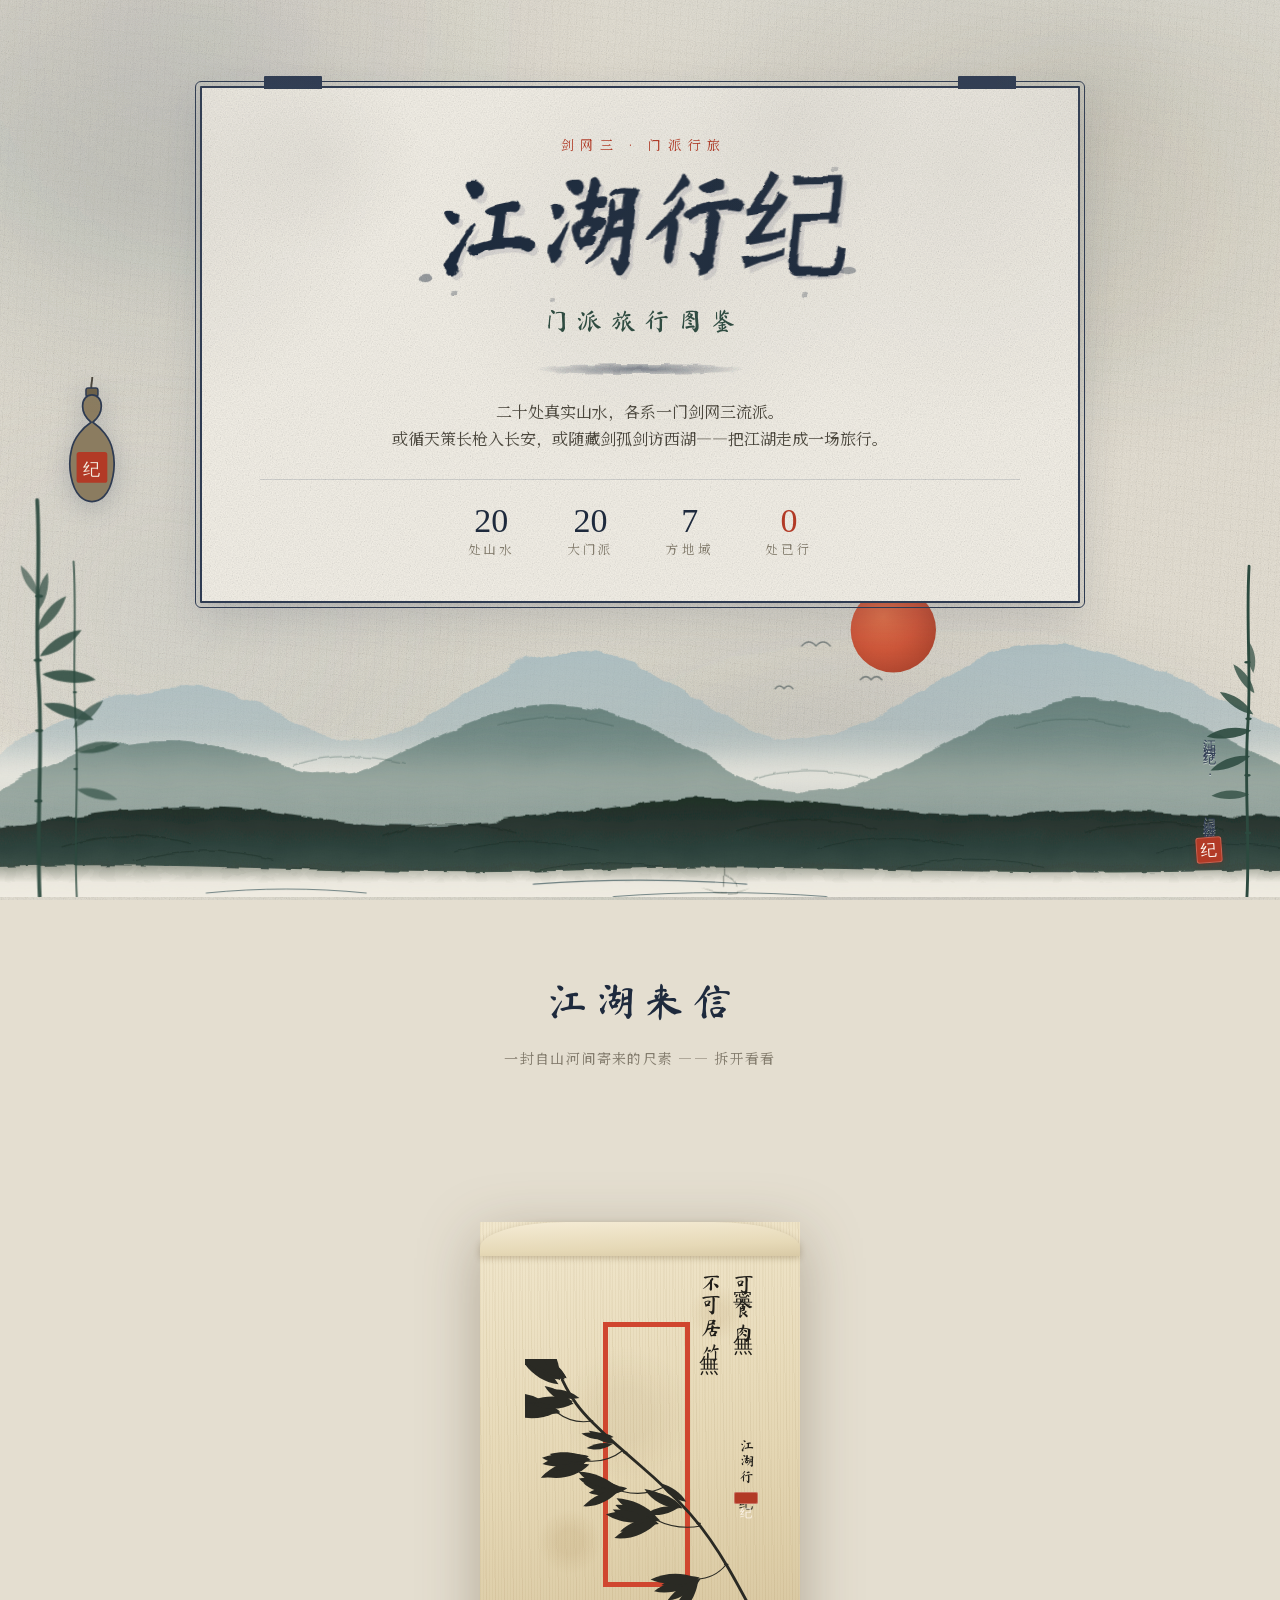
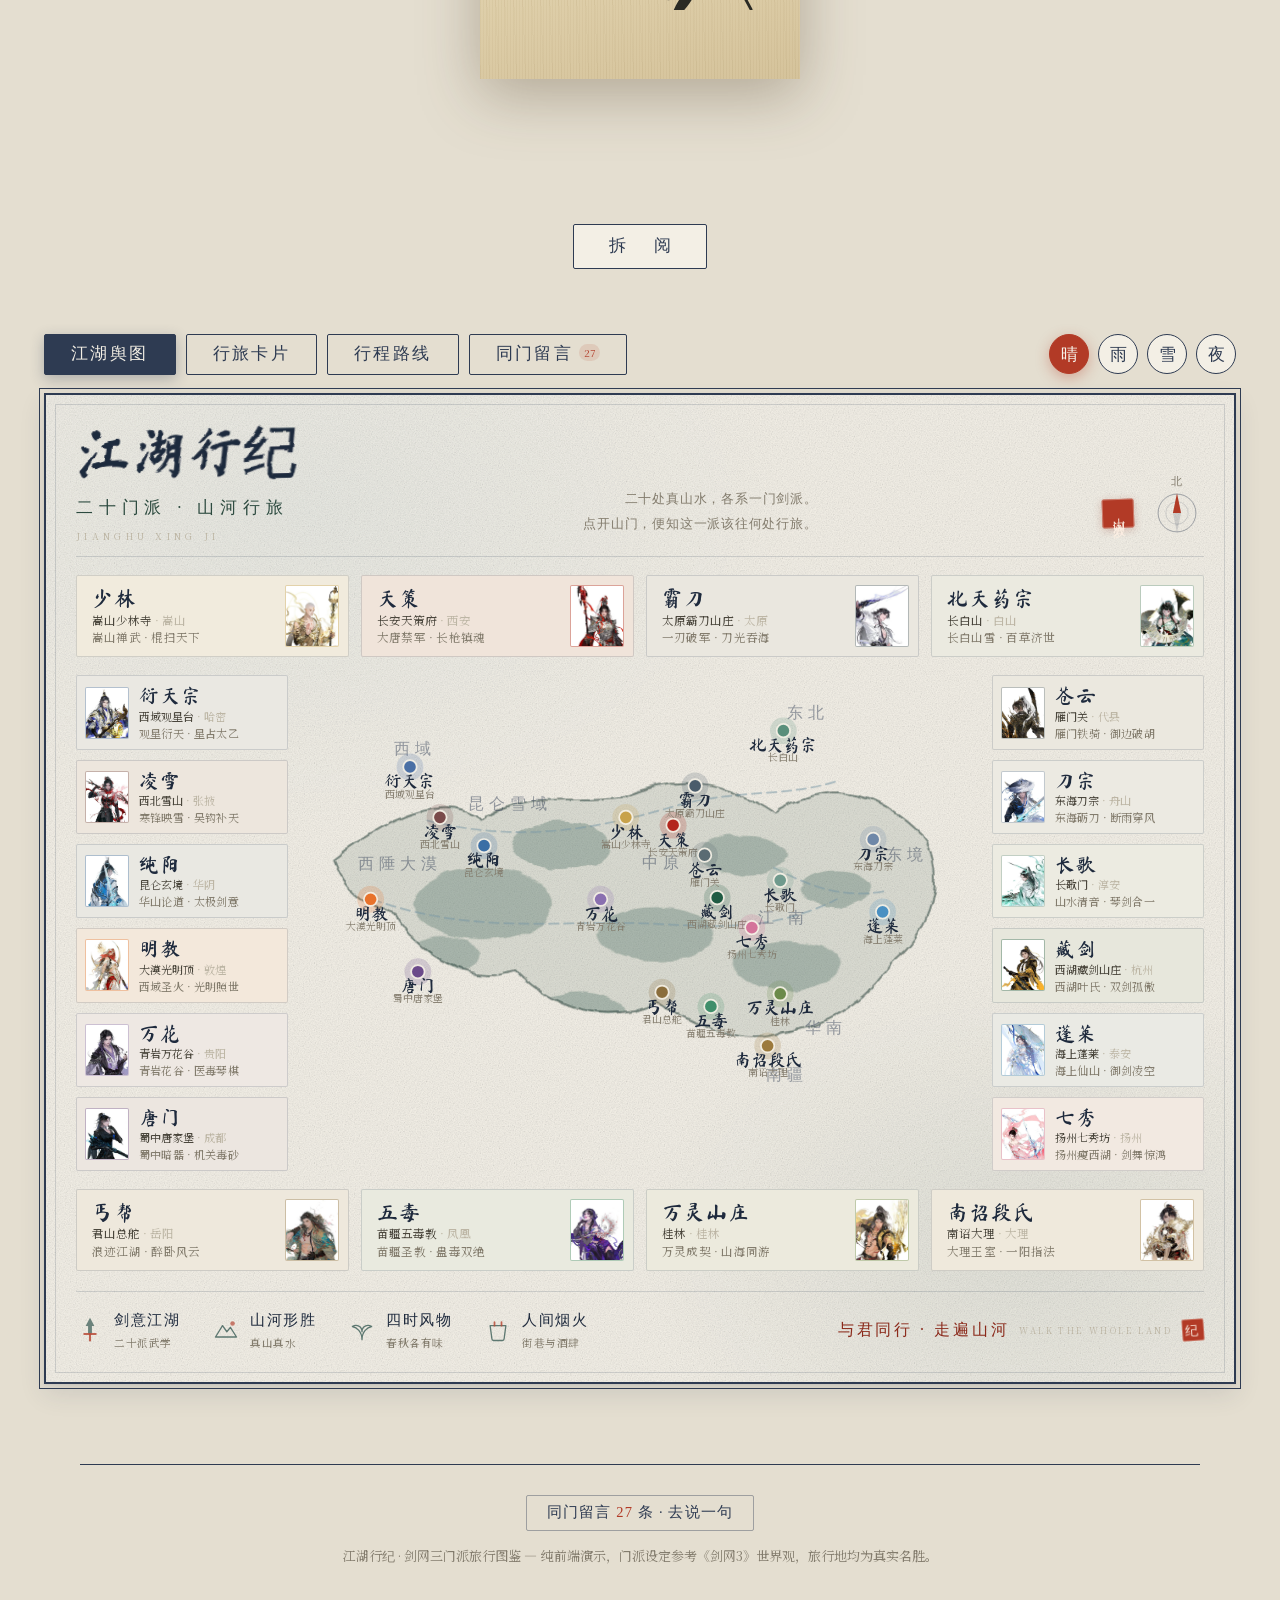
==== index.html @ 39c9c481 "江湖行纪：剑网3 门派旅行图鉴（纯静态站点）" ====
<!DOCTYPE html>
<html lang="zh-CN">
<head>
  <meta charset="UTF-8" />
  <meta name="viewport" content="width=device-width, initial-scale=1.0" />
  <title>江湖行纪 · 剑网三门派旅行图鉴</title>
  <meta name="description" content="各地旅行地指南 × 剑网三门派特色：20 处真实旅行地与 20 个门派的江湖渊源。" />

  <!-- 站点图标：朱砂「江」字印。SVG 为主（矢量、随系统深浅色都清晰），
       PNG 兜底老浏览器与 iOS 主屏图标 -->
  <link rel="icon" href="assets/favicon.svg" type="image/svg+xml" />
  <link rel="icon" href="assets/icon-32.png" sizes="32x32" type="image/png" />
  <link rel="apple-touch-icon" href="assets/icon-180.png" />
  <meta name="theme-color" content="#e6e0d2" />

  <!-- 分享卡：微信 / X / 微博 / Slack 等抓取的第一屏。
       上线后若要被外部平台正确解析，把 og:url 与 og:image 换成带域名的绝对地址。 -->
  <meta property="og:type" content="website" />
  <meta property="og:site_name" content="江湖行纪" />
  <meta property="og:title" content="江湖行纪 · 剑网三门派旅行图鉴" />
  <meta property="og:description" content="二十处真实山水，各系一门剑网三流派。或循天策长枪入长安，或随藏剑孤剑访西湖——把江湖走成一场旅行。" />
  <meta property="og:image" content="assets/share-1200x630.jpg" />
  <meta property="og:image:width" content="1200" />
  <meta property="og:image:height" content="630" />
  <meta property="og:image:alt" content="江湖行纪 · 剑网三门派旅行图鉴" />
  <meta property="og:locale" content="zh_CN" />
  <meta name="twitter:card" content="summary_large_image" />
  <meta name="twitter:title" content="江湖行纪 · 剑网三门派旅行图鉴" />
  <meta name="twitter:description" content="二十处真实山水，各系一门剑网三流派。把江湖走成一场旅行。" />
  <meta name="twitter:image" content="assets/share-1200x630.jpg" />

  <!-- 毛笔笔触字体：已按用字子集化并自托管（见 style.css 顶部 @font-face），无需外链 -->
  <link rel="stylesheet" href="assets/style.css" />
</head>
<body>
  <!-- 天气画布：雨/雪物理粒子 -->
  <canvas id="weather-canvas" aria-hidden="true"></canvas>

  <!-- 纸底：泼墨晕染（不拦截交互，固定于视口） -->
  <div class="ink-bed" aria-hidden="true">
    <span class="blot blot--a"></span>
    <span class="blot blot--b"></span>
    <span class="blot blot--c"></span>
    <span class="blot blot--d"></span>
    <span class="blot blot--e"></span>
  </div>

  <!-- 复用水墨滤镜与图元 -->
  <svg class="ink-filters" width="0" height="0" aria-hidden="true" focusable="false">
    <defs>
      <filter id="inkRough" x="-15%" y="-15%" width="130%" height="130%">
        <feTurbulence type="fractalNoise" baseFrequency="0.021 0.028" numOctaves="4" seed="13" result="t" />
        <feDisplacementMap in="SourceGraphic" in2="t" scale="14" xChannelSelector="R" yChannelSelector="G" />
      </filter>
      <filter id="inkRoughSoft" x="-12%" y="-12%" width="124%" height="124%">
        <feTurbulence type="fractalNoise" baseFrequency="0.045 0.055" numOctaves="3" seed="6" result="t" />
        <feDisplacementMap in="SourceGraphic" in2="t" scale="5" xChannelSelector="R" yChannelSelector="G" />
      </filter>
      <filter id="inkBleed"><feGaussianBlur stdDeviation="9" /></filter>
      <filter id="inkMist"><feGaussianBlur stdDeviation="16" /></filter>
      <!-- 狂墨：标题用，制造飞白与枯笔的不规则边缘 -->
      <filter id="wildInk" x="-16%" y="-16%" width="132%" height="132%">
        <feTurbulence type="fractalNoise" baseFrequency="0.026 0.038" numOctaves="4" seed="17" result="t" />
        <feDisplacementMap in="SourceGraphic" in2="t" scale="6.5" xChannelSelector="R" yChannelSelector="G" />
      </filter>
      <!-- 竹叶：细长尖叶 -->
      <path id="leaf" d="M 0 0 C 24 -14, 58 -16, 84 -3 C 58 9, 24 11, 0 0 Z" />
    </defs>
  </svg>

  <!-- 页头 -->
  <header class="hero">
    <div class="hero__paper" aria-hidden="true"></div>

    <!-- 青绿山水：蓝灰远山 / 云雾留白 / 青绿中景 / 墨绿近坡皴擦 / 孤舟飞鸟 / 朱砂日轮 -->
    <svg class="hero__scene" viewBox="0 0 1440 400" preserveAspectRatio="xMidYMax slice" aria-hidden="true" focusable="false">
      <defs>
        <radialGradient id="gSun" cx="38%" cy="34%" r="72%">
          <stop offset="0" stop-color="#e0663c" />
          <stop offset=".55" stop-color="#cd4a2b" />
          <stop offset="1" stop-color="#a8351d" />
        </radialGradient>
        <linearGradient id="gFar" x1="0" y1="0" x2="0" y2="1">
          <stop offset="0" stop-color="#97b3bd" stop-opacity=".66" />
          <stop offset="1" stop-color="#97b3bd" stop-opacity=".10" />
        </linearGradient>
        <linearGradient id="gMid" x1="0" y1="0" x2="0" y2="1">
          <stop offset="0" stop-color="#4e6c65" stop-opacity=".74" />
          <stop offset="1" stop-color="#4e6c65" stop-opacity=".15" />
        </linearGradient>
        <linearGradient id="gNear" x1="0" y1="0" x2="0" y2="1">
          <stop offset="0" stop-color="#14261f" stop-opacity=".94" />
          <stop offset=".6" stop-color="#14261f" stop-opacity=".72" />
          <stop offset="1" stop-color="#14261f" stop-opacity=".52" />
        </linearGradient>
        <linearGradient id="gWater" x1="0" y1="0" x2="0" y2="1">
          <stop offset="0" stop-color="#e6e0d1" stop-opacity=".58" />
          <stop offset=".35" stop-color="#f3efe5" stop-opacity=".96" />
          <stop offset="1" stop-color="#f3efe5" stop-opacity="1" />
        </linearGradient>
        <linearGradient id="gMist" x1="0" y1="0" x2="0" y2="1">
          <stop offset="0" stop-color="#f3efe5" stop-opacity="0" />
          <stop offset=".48" stop-color="#f3efe5" stop-opacity=".97" />
          <stop offset="1" stop-color="#f3efe5" stop-opacity="0" />
        </linearGradient>

        <!-- ============ 夜航版：同一组山影的夜色，由 body.w-night 切换引用 ============ -->
        <radialGradient id="gSunN" cx="40%" cy="36%" r="70%">
          <stop offset="0" stop-color="#f4f1e2" />
          <stop offset=".62" stop-color="#d8dfdf" />
          <stop offset="1" stop-color="#a9b7bf" />
        </radialGradient>
        <linearGradient id="gFarN" x1="0" y1="0" x2="0" y2="1">
          <stop offset="0" stop-color="#4a5a6e" stop-opacity=".72" />
          <stop offset="1" stop-color="#4a5a6e" stop-opacity=".08" />
        </linearGradient>
        <linearGradient id="gMidN" x1="0" y1="0" x2="0" y2="1">
          <stop offset="0" stop-color="#2f3d4c" stop-opacity=".88" />
          <stop offset="1" stop-color="#2f3d4c" stop-opacity=".16" />
        </linearGradient>
        <linearGradient id="gNearN" x1="0" y1="0" x2="0" y2="1">
          <stop offset="0" stop-color="#0a0e14" stop-opacity=".97" />
          <stop offset=".6" stop-color="#0a0e14" stop-opacity=".82" />
          <stop offset="1" stop-color="#0a0e14" stop-opacity=".62" />
        </linearGradient>
        <linearGradient id="gWaterN" x1="0" y1="0" x2="0" y2="1">
          <stop offset="0" stop-color="#232c37" stop-opacity=".62" />
          <stop offset=".35" stop-color="#1b232c" stop-opacity=".96" />
          <stop offset="1" stop-color="#171e26" stop-opacity="1" />
        </linearGradient>
        <linearGradient id="gMistN" x1="0" y1="0" x2="0" y2="1">
          <stop offset="0" stop-color="#8ea3b6" stop-opacity="0" />
          <stop offset=".48" stop-color="#7e94a8" stop-opacity=".26" />
          <stop offset="1" stop-color="#8ea3b6" stop-opacity="0" />
        </linearGradient>
      </defs>

      <!-- 朱砂日轮（半掩于远山之后） -->
      <circle class="ink-sun" cx="1005" cy="100" r="48" fill="url(#gSun)" />

      <!-- 远山：蓝灰 -->
      <path class="ink-far" fill="url(#gFar)" filter="url(#inkRough)"
        d="M -40 268 C 110 162, 214 132, 330 202 C 424 258, 474 198, 566 146
           C 656 96, 738 142, 828 204 C 906 256, 986 196, 1086 140
           C 1188 84, 1300 138, 1480 230 L 1480 420 L -40 420 Z" />

      <!-- 云雾带（远山与中景之间的大留白） -->
      <path class="ink-mist" fill="url(#gMist)" filter="url(#inkMist)"
        d="M -40 238 C 260 214, 620 262, 900 232 C 1120 208, 1330 240, 1480 224 L 1480 300 L -40 312 Z" />

      <!-- 中景：青绿 -->
      <path class="ink-mid" fill="url(#gMid)" filter="url(#inkRough)"
        d="M -40 302 C 96 220, 196 200, 306 250 C 388 288, 446 236, 546 198
           C 648 158, 730 208, 830 262 C 930 316, 1012 248, 1122 200
           C 1246 146, 1352 198, 1480 276 L 1480 420 L -40 420 Z" />

      <!-- 近坡：墨绿，带皴笔 -->
      <path class="ink-near" fill="url(#gNear)" filter="url(#inkRough)"
        d="M -40 330 C 118 296, 238 290, 358 312 C 502 338, 622 300, 762 292
           C 902 284, 1022 318, 1162 306 C 1302 294, 1402 318, 1480 306
           L 1480 420 L -40 420 Z" />
      <g class="ink-texture" stroke="#14261f" fill="none" stroke-linecap="round" opacity=".42" filter="url(#inkRoughSoft)">
        <path d="M 70 344 C 118 328, 166 328, 214 340" stroke-width="1.7" />
        <path d="M 150 360 C 204 344, 256 346, 306 358" stroke-width="1.3" />
        <path d="M 250 378 C 306 364, 358 366, 410 376" stroke-width="1.1" />
        <path d="M 430 332 C 480 314, 530 314, 580 328" stroke-width="1.7" />
        <path d="M 510 350 C 566 334, 620 336, 672 348" stroke-width="1.2" />
        <path d="M 600 372 C 656 358, 710 360, 762 370" stroke-width="1.1" />
        <path d="M 830 326 C 882 308, 934 310, 986 324" stroke-width="1.7" />
        <path d="M 920 346 C 976 330, 1030 332, 1084 344" stroke-width="1.2" />
        <path d="M 1010 368 C 1066 354, 1120 356, 1174 366" stroke-width="1.1" />
        <path d="M 1220 328 C 1272 312, 1324 314, 1376 326" stroke-width="1.6" />
        <path d="M 1300 350 C 1352 336, 1402 338, 1450 348" stroke-width="1.1" />
      </g>
      <g class="ink-texture ink-texture--mid" stroke="#3d5a53" fill="none" stroke-linecap="round" opacity=".30" filter="url(#inkRoughSoft)">
        <path d="M 330 252 C 372 238, 414 240, 456 250" stroke-width="1.4" />
        <path d="M 560 208 C 604 194, 648 196, 690 208" stroke-width="1.4" />
        <path d="M 848 268 C 892 254, 936 256, 980 268" stroke-width="1.4" />
        <path d="M 1140 210 C 1184 196, 1228 198, 1272 210" stroke-width="1.3" />
      </g>

      <!-- 水面：以大留白为水 -->
      <path class="ink-water" fill="url(#gWater)" filter="url(#inkRoughSoft)"
        d="M -40 368 C 200 356, 420 380, 660 370 C 900 360, 1120 382, 1480 368 L 1480 420 L -40 420 Z" />
      <g class="ink-wave" stroke="#6d7f80" fill="none" stroke-linecap="round" opacity=".38">
        <path d="M 600 386 C 680 380, 760 380, 840 386" stroke-width="1.3" />
        <path d="M 690 400 C 770 394, 850 394, 930 400" stroke-width="1.1" />
        <path d="M 232 396 C 292 390, 352 390, 412 396" stroke-width="1.1" />
      </g>

      <!-- 孤舟 -->
      <g class="ink-boat" opacity=".78" filter="url(#inkRoughSoft)" transform="translate(788,376)">
        <path d="M 0 14 C 15 23, 41 23, 56 14 C 45 21, 11 21, 0 14 Z" fill="#14261f" />
        <path d="M 27 -8 L 27 12" stroke="#14261f" stroke-width="1.5" />
        <path d="M 27 -2 C 38 3, 42 8, 42 13" fill="none" stroke="#14261f" stroke-width="1.1" />
      </g>

      <!-- 飞鸟 -->
      <g class="ink-birds" stroke="#37474a" fill="none" stroke-width="1.8" stroke-linecap="round" opacity=".55">
        <path d="M 902 118 q 8 -9 16 0 M 918 118 q 8 -9 16 0" />
        <path d="M 968 156 q 6 -7 12 0 M 980 156 q 6 -7 12 0" />
        <path d="M 872 166 q 5 -6 10 0 M 882 166 q 5 -6 10 0" />
      </g>
    </svg>

    <!-- 左右竹林 -->
    <svg class="hero__bamboo hero__bamboo--l" viewBox="0 0 240 620" preserveAspectRatio="xMinYMax meet" aria-hidden="true" focusable="false">
      <g class="bamboo-stalk" fill="none" stroke="#2c4a3f" stroke-linecap="round">
        <path d="M 62 620 C 56 500 68 390 60 280 C 54 190 64 96 58 0" stroke-width="6" />
        <path d="M 120 620 C 115 520 124 430 118 340 C 113 262 120 176 115 96" stroke-width="3.2" opacity=".8" />
      </g>
      <g class="bamboo-node" fill="#2c4a3f">
        <ellipse cx="60" cy="470" rx="6.4" ry="2.6" /><ellipse cx="61" cy="360" rx="6.4" ry="2.6" />
        <ellipse cx="59" cy="250" rx="6.4" ry="2.6" /><ellipse cx="61" cy="150" rx="6.4" ry="2.6" />
        <ellipse cx="118" cy="420" rx="3.4" ry="1.5" /><ellipse cx="117" cy="300" rx="3.4" ry="1.5" />
      </g>
      <g class="bamboo-leaf" fill="#2c4a3f">
        <use href="#leaf" transform="translate(66,272) rotate(8)" opacity=".95" />
        <use href="#leaf" transform="translate(62,244) rotate(-30) scale(.92)" opacity=".9" />
        <use href="#leaf" transform="translate(68,318) rotate(20) scale(.98)" opacity=".92" />
        <use href="#leaf" transform="translate(58,204) rotate(-48) scale(.84)" opacity=".84" />
        <use href="#leaf" transform="translate(60,172) rotate(-74) scale(.72)" opacity=".76" />
        <use href="#leaf" transform="translate(60,150) rotate(-118) scale(.66)" opacity=".66" />
        <use href="#leaf" transform="translate(116,392) rotate(-6) scale(.86)" opacity=".8" />
        <use href="#leaf" transform="translate(114,356) rotate(-40) scale(.76)" opacity=".72" />
        <use href="#leaf" transform="translate(120,452) rotate(16) scale(.78)" opacity=".7" />
      </g>
    </svg>
    <svg class="hero__bamboo hero__bamboo--r" viewBox="0 0 240 620" preserveAspectRatio="xMaxYMax meet" aria-hidden="true" focusable="false">
      <g fill="none" stroke="#2c4a3f" stroke-linecap="round">
        <path d="M 178 620 C 184 510 172 400 180 292 C 186 200 176 104 182 0" stroke-width="5.4" />
      </g>
      <g fill="#2c4a3f">
        <ellipse cx="180" cy="500" rx="6" ry="2.5" /><ellipse cx="179" cy="392" rx="6" ry="2.5" />
        <ellipse cx="181" cy="286" rx="6" ry="2.5" /><ellipse cx="179" cy="180" rx="6" ry="2.5" />
      </g>
      <g fill="#2c4a3f" transform="translate(360,0) scale(-1,1)">
        <use href="#leaf" transform="translate(174,308) rotate(10)" opacity=".9" />
        <use href="#leaf" transform="translate(170,278) rotate(-32) scale(.9)" opacity=".84" />
        <use href="#leaf" transform="translate(176,356) rotate(22) scale(.94)" opacity=".86" />
        <use href="#leaf" transform="translate(168,238) rotate(-52) scale(.8)" opacity=".78" />
        <use href="#leaf" transform="translate(170,200) rotate(-80) scale(.7)" opacity=".7" />
        <use href="#leaf" transform="translate(178,428) rotate(4) scale(.84)" opacity=".76" />
      </g>
    </svg>

    <!-- 画心：藏青双线框 + 米色纸 -->
    <div class="hero__panel">
      <span class="hero__tab hero__tab--l" aria-hidden="true"></span>
      <span class="hero__tab hero__tab--r" aria-hidden="true"></span>
      <div class="hero__inner">
        <p class="hero__kicker">剑网三 · 门派行旅</p>
        <div class="hero__titlewrap">
          <h1 class="hero__title">
            <span class="hero__title-ink ink-write is-ready" data-text="江湖行纪" aria-label="江湖行纪"><span class="ink-g" aria-hidden="true">江</span><span class="ink-g" aria-hidden="true">湖</span><span class="ink-g" aria-hidden="true">行</span><span class="ink-g" aria-hidden="true">纪</span></span>
          </h1>
          <!-- 飞白墨点 -->
          <span class="hero__splatter" aria-hidden="true"><i></i><i></i><i></i><i></i><i></i><i></i></span>
        </div>
        <p class="hero__sub">门派旅行图鉴</p>
        <div class="hero__rule" aria-hidden="true"></div>
        <p class="hero__lede">
          二十处真实山水，各系一门剑网三流派。<br />
          或循天策长枪入长安，或随藏剑孤剑访西湖——把江湖走成一场旅行。
        </p>
        <ul class="hero__stats" id="stats"></ul>
      </div>
    </div>

    <!-- 葫芦印挂饰 -->
    <svg class="hero__gourd" viewBox="0 0 96 172" aria-hidden="true" focusable="false">
      <path class="gourd-cord" d="M48 -6 C 50 4, 45 11, 48 17" fill="none" />
      <rect class="gourd-cork" x="41" y="13" width="14" height="10" rx="2.5" />
      <path class="gourd-body" d="M48 21 C 42 21, 37 26, 37 34 C 37 42, 42 49, 47 53
          C 38 59, 27 71, 24 85 C 19 105, 24 130, 34 140 C 42 148, 54 148, 62 140
          C 72 130, 77 105, 72 85 C 69 71, 58 59, 49 53 C 54 49, 59 42, 59 34 C 59 26, 54 21, 48 21 Z" />
      <rect class="gourd-seal" x="30" y="88" width="36" height="36" rx="3" />
      <text class="gourd-seal-text" x="48" y="115" text-anchor="middle">纪</text>
    </svg>

    <!-- 画角题款 + 闲章 -->
    <div class="hero__colophon" aria-hidden="true">
      <span class="hero__colophon-text">江湖行纪 · 门派行旅图</span>
      <span class="hero__seal">纪</span>
    </div>
  </header>

  <!-- 江湖来信：拆封 · 尺素 -->
  <section class="letter" id="letter">
    <div class="letter__head">
      <h2 class="letter__title">江湖来信</h2>
      <p class="letter__hint">一封自山河间寄来的尺素 —— 拆开看看</p>
    </div>

    <div class="letter__stage">
      <!-- 信封：竖长封套，朱红长方框 + 墨竹 + 竖排题字 + 朱砂小印 -->
      <button class="envelope" type="button" id="envelope" aria-label="拆开这封信">
        <span class="envelope__body"></span>
        <span class="envelope__inside"></span>
        <span class="envelope__frame"></span>
        <svg class="envelope__bamboo" viewBox="0 0 470 530" aria-hidden="true" focusable="false">
          <g fill="none" stroke="#2a2a24" stroke-linecap="round">
            <path d="M 462 528 Q 430 468 413 439 Q 396 410 376 381 Q 356 352 333 326 Q 310 300 284 275 Q 258 250 230 226 Q 202 202 176 179 Q 150 156 129 135 Q 108 114 94 95 Q 80 76 72 60 L 64 44" stroke-width="6" />
            <path d="M 356 352 Q 306.24 361.164 260.934 338.639" stroke-width="2.4" />
            <path d="M 278.8 270 Q 236.713 290.512 191.282 279.199" stroke-width="2.4" />
            <path d="M 191.6 192.8 Q 157.56 219.206 114.699 214.851" stroke-width="2.4" />
            <path d="M 124.8 130.8 Q 85.0283 137.374 52.9981 112.898" stroke-width="2.4" />
            <path d="M 409.6 433.2 Q 385.156 462.924 346.684 463.886" stroke-width="2.4" />
          </g>
          <g fill="#2a2a24">
            <ellipse cx="409.6" cy="433.2" rx="5" ry="2.2" />
            <ellipse cx="351.4" cy="346.8" rx="5" ry="2.2" />
            <ellipse cx="278.8" cy="270" rx="5" ry="2.2" />
            <ellipse cx="196.8" cy="197.4" rx="5" ry="2.2" />
            <ellipse cx="124.8" cy="130.8" rx="5" ry="2.2" />
            <ellipse cx="80" cy="76" rx="5" ry="2.2" />
          </g>
          <g fill="#2a2a24">
            <use href="#leaf" transform="translate(72.5 39.1) rotate(-140.7) scale(1.1)" />
            <use href="#leaf" transform="translate(70.7 37.3) rotate(-143.4) scale(1.21)" />
            <use href="#leaf" transform="translate(58.9 43.4) rotate(-146.9) scale(1.03)" />
            <use href="#leaf" transform="translate(56 53.4) rotate(-143.2) scale(1.12)" />
            <use href="#leaf" transform="translate(56.9 35.8) rotate(-148.4) scale(1.05)" />
            <use href="#leaf" transform="translate(69.7 42.5) rotate(-148.9) scale(1.43)" />
            <use href="#leaf" transform="translate(65 35.6) rotate(-151.6) scale(1.23)" />
            <use href="#leaf" transform="translate(73.4 40.4) rotate(-145) scale(1.22)" />
            <use href="#leaf" transform="translate(58.9 44.9) rotate(-110.8) scale(1.39)" />
            <use href="#leaf" transform="translate(270.3 340.2) rotate(-158.9) scale(1.19)" />
            <use href="#leaf" transform="translate(259 336.3) rotate(-172.8) scale(1.23)" />
            <use href="#leaf" transform="translate(253.9 345.5) rotate(-159.3) scale(1.05)" />
            <use href="#leaf" transform="translate(267.8 347.8) rotate(-160.8) scale(1.12)" />
            <use href="#leaf" transform="translate(256.9 335.4) rotate(-199.5) scale(0.91)" />
            <use href="#leaf" transform="translate(265 342.9) rotate(-198.8) scale(1.16)" />
            <use href="#leaf" transform="translate(262.7 332.8) rotate(-152.9) scale(1.11)" />
            <use href="#leaf" transform="translate(193.5 278.4) rotate(-162.2) scale(1.17)" />
            <use href="#leaf" transform="translate(200.9 272.3) rotate(-184.6) scale(0.97)" />
            <use href="#leaf" transform="translate(184.9 277.6) rotate(-159.3) scale(0.84)" />
            <use href="#leaf" transform="translate(183.2 276.9) rotate(-202.1) scale(0.98)" />
            <use href="#leaf" transform="translate(194.2 278.8) rotate(-162.3) scale(0.84)" />
            <use href="#leaf" transform="translate(184.6 280.2) rotate(-164.5) scale(0.93)" />
            <use href="#leaf" transform="translate(190.9 274.1) rotate(-164.5) scale(0.86)" />
            <use href="#leaf" transform="translate(183.5 274.8) rotate(-154.5) scale(1.11)" />
            <use href="#leaf" transform="translate(120 204.9) rotate(-187.6) scale(1.18)" />
            <use href="#leaf" transform="translate(108.5 209.9) rotate(-202.1) scale(1.17)" />
            <use href="#leaf" transform="translate(124.5 212.9) rotate(-175.3) scale(1.23)" />
            <use href="#leaf" transform="translate(113.8 216.8) rotate(-198.9) scale(1)" />
            <use href="#leaf" transform="translate(121.6 210.9) rotate(-170.8) scale(1.01)" />
            <use href="#leaf" transform="translate(121.1 222.4) rotate(-195.2) scale(1.08)" />
            <use href="#leaf" transform="translate(43.6 105.9) rotate(-153.1) scale(0.95)" />
            <use href="#leaf" transform="translate(48.2 113.6) rotate(-176.8) scale(1.2)" />
            <use href="#leaf" transform="translate(60.1 114.6) rotate(-157.8) scale(1.2)" />
            <use href="#leaf" transform="translate(59.7 110.7) rotate(-164.2) scale(0.92)" />
            <use href="#leaf" transform="translate(47.6 106.2) rotate(-173.2) scale(1.04)" />
            <use href="#leaf" transform="translate(50.2 104.2) rotate(-182.3) scale(1.17)" />
            <use href="#leaf" transform="translate(353.7 460.7) rotate(-188.8) scale(0.98)" />
            <use href="#leaf" transform="translate(339.9 459.8) rotate(-181.1) scale(1.07)" />
            <use href="#leaf" transform="translate(347 466.2) rotate(-192.6) scale(1.1)" />
            <use href="#leaf" transform="translate(350.5 464.8) rotate(-178.7) scale(0.93)" />
            <use href="#leaf" transform="translate(355.6 463) rotate(-211.3) scale(0.99)" />
            <use href="#leaf" transform="translate(350.1 469.7) rotate(-232.3) scale(1.19)" />
            <use href="#leaf" transform="translate(325.1 300.9) rotate(-142.5) scale(0.79)" />
            <use href="#leaf" transform="translate(309.4 312.5) rotate(-188.9) scale(0.83)" />
            <use href="#leaf" transform="translate(309.5 315.2) rotate(-148.3) scale(0.99)" />
            <use href="#leaf" transform="translate(317.4 315) rotate(-145.9) scale(0.73)" />
            <use href="#leaf" transform="translate(164.1 166) rotate(-169.6) scale(0.72)" />
            <use href="#leaf" transform="translate(172.2 164.6) rotate(-170.8) scale(0.66)" />
            <use href="#leaf" transform="translate(170.1 179.2) rotate(-186.8) scale(0.66)" />
            <use href="#leaf" transform="translate(173.7 178.5) rotate(-151) scale(0.72)" />
            <use href="#leaf" transform="translate(87.8 93.6) rotate(-179.8) scale(0.99)" />
            <use href="#leaf" transform="translate(100.1 82.4) rotate(-162.5) scale(0.81)" />
            <use href="#leaf" transform="translate(86.7 89.3) rotate(-175.5) scale(0.97)" />
            <use href="#leaf" transform="translate(87.2 95.3) rotate(-145.7) scale(0.85)" />
          </g>
        </svg>
        <span class="envelope__inscribe"><i>寧可食無肉</i><i>不可居無竹</i></span>
        <span class="envelope__sign">江湖行纪<b>纪</b></span>
        <span class="envelope__flap"></span>
      </button>

      <!-- 信笺 -->
      <article class="missive" id="missive" aria-label="江湖行纪来信" aria-hidden="true">
        <span class="missive__paper" aria-hidden="true"></span>
        <span class="missive__frame" aria-hidden="true"></span>
        <div class="missive__text">
          <p class="missive__body">江湖行纪启　前者偶得舆图一册，凡二十处真山水，各系一门剑派，皆在四海之内。或循天策长枪入长安，看长河落日；或随藏剑孤剑访西湖，听小桥流水；或携五毒之笛渡苗疆，共千蝶绕身。山河为笺，门派为印，不敢自秘，敬付君前。愿君行遍江湖，遇山见山，遇水见水，各得其所。<small class="missive__note">凡二十门，遍布西北·华北·华东·华中·西南·华南·东北七方</small></p>
          <p class="missive__sign">大唐 · 江湖行纪　谨启<span class="missive__seal" aria-hidden="true"><i>江湖</i><i>行纪</i></span></p>
        </div>
      </article>
    </div>

    <button class="letter__btn" type="button" id="letter-btn" aria-expanded="false" aria-controls="missive">拆　阅</button>
  </section>

  <!-- 视图切换 + 天气系统 -->
  <nav class="viewswitch" id="viewswitch">
    <div class="viewswitch__group">
      <button class="vbtn is-on" data-view="map">江湖舆图</button>
      <button class="vbtn" data-view="cards">行旅卡片</button>
      <button class="vbtn" data-view="routes">行程路线</button>
      <button class="vbtn" data-view="comments">同门留言<span class="vbtn__n" id="cmt-total">0</span></button>
    </div>
    <div class="weather" id="weather" role="group" aria-label="天气系统">
      <button class="wbtn is-on" data-weather="sunny" title="晴">晴</button>
      <button class="wbtn" data-weather="rain" title="雨">雨</button>
      <button class="wbtn" data-weather="snow" title="雪">雪</button>
      <button class="wbtn wbtn--night" data-weather="night" title="夜">夜</button>
    </div>
  </nav>

  <!-- 地图视图 -->
  <section class="mapview" id="mapview">
    <div class="atlas">
      <!-- 题名 -->
      <header class="atlas__head">
        <div class="atlas__titlewrap">
          <h2 class="atlas__title"><span class="atlas__title-ink ink-write" data-text="江湖行纪" aria-label="江湖行纪"><span class="ink-g" aria-hidden="true">江</span><span class="ink-g" aria-hidden="true">湖</span><span class="ink-g" aria-hidden="true">行</span><span class="ink-g" aria-hidden="true">纪</span></span></h2>
          <p class="atlas__sub">二十门派 · 山河行旅</p>
          <p class="atlas__rom">JIANGHU XING JI</p>
        </div>
        <p class="atlas__lede">二十处真山水，各系一门剑派。<br />点开山门，便知这一派该往何处行旅。</p>
        <div class="atlas__marks">
          <span class="atlas__stamp">山河入梦</span>
          <span class="atlas__compass" aria-hidden="true">
            <svg viewBox="0 0 60 60" focusable="false">
              <circle class="cmp-ring" cx="30" cy="30" r="21" />
              <circle class="cmp-ring cmp-ring--thin" cx="30" cy="30" r="12.5" />
              <path class="cmp-needle" d="M30 8 L34.5 30 L30 52 L25.5 30 Z" />
              <path class="cmp-north" d="M30 8 L34.5 30 L25.5 30 Z" />
            </svg>
            <b>北</b>
          </span>
        </div>
      </header>

      <!-- 北地四派 -->
      <div class="atlas__band" id="atlas-top" aria-label="北地门派"></div>

      <!-- 西陲六派 -->
      <div class="atlas__col" id="atlas-left" aria-label="西陲门派"></div>

      <!-- 舆图 -->
      <div class="atlas__map">
        <svg id="map-svg" viewBox="26 104 848 452" role="group" aria-label="剑网三江湖舆图"></svg>
      </div>

      <!-- 东境六派 -->
      <div class="atlas__col" id="atlas-right" aria-label="东境门派"></div>

      <!-- 南疆四派 -->
      <div class="atlas__band" id="atlas-bot" aria-label="南疆门派"></div>

      <!-- 图注：四美 + 落款 -->
      <footer class="atlas__foot">
        <ul class="atlas__badges">
          <li>
            <svg viewBox="0 0 32 32" aria-hidden="true" focusable="false"><path d="M16 2 L21 11.5 L18.2 11.5 L18.2 20 L13.8 20 L13.8 11.5 L11 11.5 Z" class="bd-solid" /><path d="M9.5 20.6 H22.5" class="bd-hilt bd-thick" /><path d="M16 21 V28" class="bd-hilt bd-thick" /></svg>
            <b>剑意江湖</b><span>二十派武学</span>
          </li>
          <li>
            <svg viewBox="0 0 32 32" aria-hidden="true" focusable="false"><path d="M4 24 L12 11 L17 18 L21 13 L28 24 Z" /><circle cx="23.5" cy="8.5" r="2.6" class="bd-dot" /></svg>
            <b>山河形胜</b><span>真山真水</span>
          </li>
          <li>
            <svg viewBox="0 0 32 32" aria-hidden="true" focusable="false"><path d="M16 27 C16 18, 10 13, 5 12 C10 9, 16 12, 16 18 C16 12, 22 9, 27 12 C22 13, 16 18, 16 27 Z" /></svg>
            <b>四时风物</b><span>春秋各有味</span>
          </li>
          <li>
            <svg viewBox="0 0 32 32" aria-hidden="true" focusable="false"><path d="M7 11 h18 l-2 15 a2 2 0 0 1 -2 2 h-10 a2 2 0 0 1 -2 -2 Z" /><path d="M12 7 v4 M20 7 v4" class="bd-hilt" /></svg>
            <b>人间烟火</b><span>街巷与酒肆</span>
          </li>
        </ul>
        <p class="atlas__sign">与君同行 · 走遍山河<small>WALK THE WHOLE LAND</small><span class="atlas__seal">纪</span></p>
      </footer>
    </div>
  </section>

  <!-- 行程视图：自拟行程 + 现成行程 -->
  <section class="routesview" id="routesview" hidden>
    <div class="routes-head">
      <h2 class="routes-title">江湖程途</h2>
      <p class="routes-sub">JIANGHU CHENGTU · 行程</p>
      <p class="routes-hint">九条现成线路可以照走；也可以自己从二十处去处里点几处，按点选的先后串成一条只属于你的线路。</p>
    </div>

    <!-- 自拟行程：点选 → 排序 → 存下 -->
    <section class="mk" id="mk" aria-labelledby="mk-title">
      <header class="mk-head">
        <h3 class="mk-title" id="mk-title">自拟行程</h3>
        <p class="mk-sub">MAKE YOUR OWN · 自己拣去处</p>
        <p class="mk-count" id="mk-count"></p>
      </header>

      <div class="mk-body">
        <!-- 左：草稿 -->
        <div class="mk-draft">
          <div class="mk-draft__head">
            <span class="mk-label">我的路线</span>
            <span class="mk-stat" id="mk-stat">尚无去处</span>
          </div>
          <ol class="mk-chain" id="mk-chain" aria-label="已选去处，按先后排列"></ol>
          <p class="mk-empty" id="mk-empty">还没有去处。从二十处里点选，点选的先后就是行程的次序。</p>

          <div class="mk-fields">
            <label class="mk-field">
              <span>行程名</span>
              <input id="mk-name" type="text" maxlength="12" placeholder="不填则按首末二城取名" />
            </label>
            <label class="mk-field">
              <span>一句话</span>
              <input id="mk-hook" type="text" maxlength="46" placeholder="留给同行者的一句话（可空）" />
            </label>
          </div>

          <div class="mk-acts">
            <button class="mk-save" id="mk-save" type="button" disabled>存下此程</button>
            <button class="mk-clear" id="mk-clear" type="button" disabled>重来</button>
            <button class="mk-cancel" id="mk-cancel" type="button" hidden>取消修改</button>
          </div>
          <p class="mk-note" id="mk-note">每城按留一晚推算，天数自己长出来；城市之间的车次船班未计入。</p>
        </div>

        <!-- 右：二十处挑选格 -->
        <div class="mk-pick">
          <div class="mk-pick__head">
            <span class="mk-label">二十处去处</span>
            <span class="mk-pick__hint">点一次加入，再点一次移出</span>
          </div>
          <div class="mk-grid" id="mk-grid" role="group" aria-label="点选去处"></div>
        </div>
      </div>

      <div class="mk-saved" id="mk-saved" aria-live="polite"></div>
    </section>

    <!-- 现成行程 -->
    <div class="routes-sec">
      <header class="sec-head">
        <h3 class="sec-title">现成行程</h3>
        <p class="sec-sub">九条线路，把二十处去处串成能照着走的日程</p>
      </header>
      <div class="routes-filter" id="routes-filter" role="group" aria-label="按行程天数筛选"></div>
      <div class="routes-list" id="routes-list" aria-live="polite"></div>
    </div>
  </section>

  <!-- 同门留言：全站留言板 -->
  <section class="cmtview" id="cmtview" hidden>
    <header class="cmt-head">
      <h2 class="cmt-title">江湖客话</h2>
      <p class="cmt-sub">JIANGHU KEHUA · 同门留言</p>
      <p class="cmt-lede">走过的人留一句路引，未走的人来问一声。<br />二十处去处的留言都归在这本簿子里。</p>
      <ul class="cmt-stats" id="cmt-stats"></ul>
    </header>

    <div class="cmt-body">
      <!-- 左：落款 -->
      <aside class="cmt-side">
        <form class="cmt-form" id="cmt-form" novalidate>
          <p class="cmt-form__head"><span>落　款</span><small>一百四十字以内</small></p>
          <label class="cmt-field">
            <span>名号</span>
            <input id="cmt-name" name="name" type="text" maxlength="10"
                   autocomplete="nickname" placeholder="你的江湖名号" />
          </label>
          <label class="cmt-field">
            <span>门派</span>
            <select id="cmt-school" name="school"></select>
          </label>
          <label class="cmt-field">
            <span>何处</span>
            <select id="cmt-city" name="city"></select>
          </label>
          <label class="cmt-field cmt-field--area">
            <span>留言</span>
            <textarea id="cmt-text" name="text" rows="4" maxlength="140"
                      placeholder="路怎么走、什么时候去、值不值得……"></textarea>
          </label>
          <div class="cmt-form__foot">
            <span class="cmt-form__count"><b>0</b>/140</span>
            <span class="cmt-form__hint" id="cmt-hint" role="status" aria-live="polite"></span>
            <button class="cmt-form__send" type="submit">落　款</button>
          </div>
        </form>
        <p class="cmt-note">留言只存在这台设备的浏览器里，不上传、他人看不到。若要人人可见，需另接一个后端。</p>
      </aside>

      <!-- 右：留言流 -->
      <div class="cmt-main">
        <div class="cmt-toolbar">
          <div class="cmt-scope" id="cmt-scope" role="group" aria-label="留言范围">
            <button class="cmt-chip is-on" data-scope="all" aria-pressed="true">全部</button>
            <button class="cmt-chip" data-scope="mine" aria-pressed="false">我写的</button>
            <button class="cmt-chip" data-scope="liked" aria-pressed="false">我赞过</button>
          </div>
          <div class="cmt-sort" id="cmt-sort" role="group" aria-label="排序">
            <button class="cmt-sortbtn is-on" data-sort="new" aria-pressed="true">最新</button>
            <button class="cmt-sortbtn" data-sort="hot" aria-pressed="false">最热</button>
          </div>
        </div>
        <div class="cmt-cities" id="cmt-cities" role="group" aria-label="按去处筛选"></div>
        <ol class="cmt-list" id="cmt-list" aria-live="polite"></ol>
      </div>
    </div>
  </section>

  <!-- 卡片视图 -->
  <section class="cardsview" id="cardsview" hidden>
  <section class="board" id="board">
    <div class="board__bar">
      <div class="search">
        <span class="search__icon" aria-hidden="true">⌕</span>
        <input id="search" type="search" placeholder="搜城市、古称、门派或门派诗…" autocomplete="off" />
      </div>
      <p class="board__count" id="count"></p>
      <div class="board__journey" id="journey" aria-live="polite"></div>
    </div>
    <div class="filters" id="filters"></div>
  </section>

  <!-- 卡片网格 -->
  <main class="grid" id="grid" aria-live="polite"></main>
  <p class="empty" id="empty" hidden>江湖辽阔，暂无符合此条件的去处。试试放宽筛选。</p>
  </section>

  <footer class="foot">
    <p class="foot__cta">
      <button class="foot__btn" type="button" data-goto="comments">同门留言 <b id="foot-cmt-n">0</b> 条 · 去说一句</button>
    </p>
    <p>江湖行纪 · 剑网三门派旅行图鉴 — 纯前端演示，门派设定参考《剑网3》世界观，旅行地均为真实名胜。</p>
  </footer>

  <!-- 详情弹层 -->
  <div class="modal" id="modal" hidden role="dialog" aria-modal="true" aria-labelledby="m-city">
    <div class="modal__mask" data-close></div>
    <div class="modal__panel" id="modal-panel" role="document"></div>
  </div>

  <script src="assets/data.js"></script>
  <script src="assets/map.js"></script>
  <script src="assets/app.js"></script>
  <script src="assets/weather.js"></script>
  <script src="assets/letter.js"></script>
</body>
</html>
---- assets/style.css ----
/* =========================================================================
 * 江湖行纪 · 剑网三门派旅行图鉴  —  样式（藏青水墨本）
 * 参考调性：旧纸米色 + 深藏青双线框 + 青绿/蓝灰山水 + 亮朱砂点染
 *   · 纸：暖白旧宣，带做旧水渍与纤维
 *   · 框：藏青双线（内向粗线 + 外向细线，线间透出纸色）
 *   · 山：蓝灰远山 → 青绿中景 → 墨绿近坡
 *   · 印：朱砂只用于印章、题签、强调，面积取小
 * 双线框统一用 border(粗) + outline(细) + outline-offset 绘制，
 * 不占布局、不随容器滚动跑位。
 * ========================================================================= */

/* 字体：按站点实际用字（1193 字）子集化后自托管，不再请求 fonts.googleapis.com。
   Noto Serif SC 覆盖全部正文；Ma Shan Zheng 只在系统无行楷时兜底（Windows 会用华文行楷，
   不会下载这个文件）。font-display: swap，字体未到位先用系统字体渲染，不阻塞首屏。 */
@font-face {
  font-family: "Noto Serif SC";
  font-style: normal;
  font-weight: 400;
  font-display: swap;
  src: url("fonts/NotoSerifSC.woff2") format("woff2");
}
@font-face {
  font-family: "Ma Shan Zheng";
  font-style: normal;
  font-weight: 400;
  font-display: swap;
  src: url("fonts/MaShanZheng.woff2") format("woff2");
}

:root {
  /* ---------- 纸：暖白旧宣 ---------- */
  --paper:        #e4ded0;
  --paper-2:      #ece7db;
  --paper-panel:  #f3efe5;   /* 画心纸 */
  --paper-card:   #f4f0e6;   /* 卡片纸面 */
  --paper-deep:   #d4cebf;
  --paper-bar:    rgba(229, 223, 209, .94);

  /* ---------- 藏青：框架主色 ---------- */
  --indigo:        #2e3b52;
  --indigo-deep:   #1e2a3d;
  --indigo-soft:   rgba(46, 59, 82, .38);
  --indigo-faint:  rgba(46, 59, 82, .17);
  --indigo-wash:   rgba(46, 59, 82, .07);

  /* ---------- 墨分五色 ---------- */
  --ink-jiao:  #16150f;
  --ink-nong:  #26241d;
  --ink-zhong: #4a463c;
  --ink-dan:   #837c6d;
  --ink-qing:  #bdb6a5;

  /* ---------- 青绿 / 蓝灰（山水） ---------- */
  --jade-deep:  #18302a;
  --jade:       #2c4a3f;
  --jade-mid:   #4e6c65;
  --jade-light: #8c9d9b;
  --mist-blue:  #97b3bd;
  --mist-blue-2:#b9c8ce;

  /* ---------- 朱砂 ---------- */
  --seal:        #b23a26;
  --seal-bright: #cd4a2b;
  --seal-deep:   #8b2a1b;
  --seal-soft:   rgba(178, 58, 38, .12);
  --ember:       #c9622c;    /* 暖橘：极少量提亮 */
  --rule:        #d0462f;    /* 信笺朱红格线（版框 / 界行） */
  --rule-soft:   rgba(208, 70, 47, .78);

  /* ---------- 双线框 ---------- */
  --frame-outer: 1.5px;
  --frame-gap:   4px;
  --frame-inner: 2.5px;

  /* ---------- 派生 ---------- */
  --ink: var(--ink-nong);
  --ink-soft: var(--ink-zhong);
  --line: var(--indigo-soft);
  --line-soft: var(--indigo-faint);
  --accent: #6b4a8a;                        /* 由 JS 按门派注入 */
  --shadow:      0 1px 2px rgba(46, 59, 82, .07), 0 10px 24px rgba(46, 59, 82, .12);
  --shadow-lift: 0 3px 7px rgba(46, 59, 82, .10), 0 20px 44px rgba(46, 59, 82, .20);

  /* ---------- 字体 ---------- */
  /* 狂墨：标题专用，行楷打底（本机自带华文行楷，缺失时回退 Google 行草） */
  --font-wild:  "STXingkai", "华文行楷", "Ma Shan Zheng", "Kaiti SC", "STKaiti", "KaiTi", serif;
  /* 毛笔：题名 / 城市 / 门派等展示级文字 */
  --font-brush: "STXingkai", "华文行楷", "Ma Shan Zheng", "Kaiti SC", "STKaiti", "KaiTi", serif;
  --font-serif: "Noto Serif SC", "Songti SC", "STSong", "SimSun", serif;
  /* 楷：界面按钮、标签等需要清晰度的地方 */
  --font-kai:   "Kaiti SC", "STKaiti", "KaiTi", serif;

  /* ---------- 纸面颗粒 ---------- */
  --grain: url("data:image/svg+xml,%3Csvg%20xmlns='http://www.w3.org/2000/svg'%20width='200'%20height='200'%3E%3Cfilter%20id='n'%3E%3CfeTurbulence%20type='fractalNoise'%20baseFrequency='0.82'%20numOctaves='4'%20stitchTiles='stitch'/%3E%3CfeColorMatrix%20type='saturate'%20values='0'/%3E%3C/filter%3E%3Crect%20width='200'%20height='200'%20filter='url(%23n)'%20opacity='0.36'/%3E%3C/svg%3E");
}

* { box-sizing: border-box; }

html { scroll-behavior: smooth; }

/* =========================================================================
 * 纸：暖白旧宣 —— 做旧水渍 + 纤维 + 颗粒 + 极淡青绿墨韵
 * ========================================================================= */
body {
  margin: 0;
  font-family: var(--font-serif);
  color: var(--ink-nong);
  background-color: var(--paper);
  background-image:
    /* 做旧水渍 */
    radial-gradient(1100px 560px at 86% -10%, rgba(151, 179, 189, .16), transparent 62%),
    radial-gradient(820px 620px at 2% 16%, rgba(140, 157, 155, .13), transparent 60%),
    radial-gradient(1240px 880px at 52% 114%, rgba(78, 108, 101, .10), transparent 64%),
    radial-gradient(520px 420px at 18% 62%, rgba(46, 59, 82, .05), transparent 68%),
    radial-gradient(420px 340px at 72% 34%, rgba(140, 128, 100, .07), transparent 68%),
    /* 宣纸纤维 */
    repeating-linear-gradient(93deg, rgba(120, 112, 94, .036) 0 1px, transparent 1px 8px),
    repeating-linear-gradient(7deg, rgba(120, 112, 94, .026) 0 1px, transparent 1px 12px),
    /* 纸面颗粒 */
    var(--grain);
  background-attachment: fixed;
  line-height: 1.72;
  -webkit-font-smoothing: antialiased;
  transition: filter .8s ease;
}
body.w-rain { filter: saturate(.80) brightness(.97) hue-rotate(-4deg); }
body.w-snow { filter: saturate(.66) brightness(1.03); }

/* =========================================================================
 * 夜航：第四种天气 —— 纸转深、墨转淡、月出山影、萤火隐现
 * 做法：整体翻转语义变量（纸 / 藏青 / 墨分五色 / 朱砂），再用少量规则
 *      修补硬编码处。比按组件逐个写暗色样式可靠，也不会漏掉页面下半部分。
 * ========================================================================= */
body.w-night {
  /* 纸 → 夜纸 */
  --paper:        #151a21;
  --paper-2:      #1a2028;
  --paper-panel:  #1e252d;
  --paper-card:   #1c232b;
  --paper-deep:   #10151b;
  --paper-bar:    rgba(21, 26, 33, .94);

  /* 藏青 → 月色淡墨（线框与字都转浅） */
  --indigo:       #93a6bb;
  --indigo-deep:  #e3e9ef;
  --indigo-soft:  rgba(147, 166, 187, .40);
  --indigo-faint: rgba(147, 166, 187, .20);
  --indigo-wash:  rgba(147, 166, 187, .10);

  /* 墨分五色 → 夜里的五层亮 */
  --ink-jiao:  #f4f2ea;
  --ink-nong:  #e5e2d8;
  --ink-zhong: #c1bdb0;
  --ink-dan:   #928d7d;
  --ink-qing:  #6b6759;

  /* 山水 */
  --jade-deep:  #0b1210;
  --jade:       #26433a;
  --jade-mid:   #4a6861;
  --jade-light: #8c9d9b;
  --mist-blue:  #6e8b96;

  /* 朱砂：夜里提亮，才立得住 */
  --seal:        #e2573a;
  --seal-bright: #f4703f;
  --seal-deep:   #a63620;
  --seal-soft:   rgba(226, 87, 58, .16);
  --rule:        #c9543c;
  --rule-soft:   rgba(201, 84, 60, .78);

  --shadow:      0 1px 2px rgba(0, 0, 0, .42), 0 10px 26px rgba(0, 0, 0, .50);
  --shadow-lift: 0 3px 8px rgba(0, 0, 0, .52), 0 22px 46px rgba(0, 0, 0, .62);

  background-color: #0f141a;
  background-image:
    /* 月华 */
    radial-gradient(1100px 620px at 84% -6%, rgba(226, 233, 236, .10), transparent 62%),
    radial-gradient(760px 520px at 6% 12%, rgba(120, 150, 175, .07), transparent 60%),
    radial-gradient(1000px 720px at 52% 112%, rgba(60, 90, 100, .10), transparent 66%),
    /* 一点暖灯气 */
    radial-gradient(460px 360px at 50% 44%, rgba(226, 87, 58, .045), transparent 70%),
    repeating-linear-gradient(93deg, rgba(255, 255, 255, .014) 0 1px, transparent 1px 8px),
    repeating-linear-gradient(7deg, rgba(255, 255, 255, .010) 0 1px, transparent 1px 12px),
    var(--grain);
}

/* 山影换夜色：渐变 stop 只能换引用，不能改色 */
body.w-night .ink-sun  { fill: url(#gSunN); filter: drop-shadow(0 0 26px rgba(238, 244, 246, .50)) drop-shadow(0 0 64px rgba(198, 218, 232, .28)); }
body.w-night .ink-far  { fill: url(#gFarN); }
body.w-night .ink-mid  { fill: url(#gMidN); }
body.w-night .ink-near { fill: url(#gNearN); }
body.w-night .ink-mist { fill: url(#gMistN); }
body.w-night .ink-water { fill: url(#gWaterN); }

body.w-night .hero__paper {
  background:
    radial-gradient(620px 380px at 84% 8%, rgba(226, 233, 236, .09), transparent 66%),
    radial-gradient(700px 420px at 18% 30%, rgba(90, 120, 145, .07), transparent 70%),
    radial-gradient(760px 460px at 50% 98%, rgba(40, 70, 80, .10), transparent 72%);
}
body.w-night .blot {
  background: radial-gradient(circle at 42% 38%, rgba(150, 175, 200, .13), rgba(150, 175, 200, .03) 60%, transparent 74%);
}
body.w-night .atlas {
  background-image:
    radial-gradient(700px 460px at 22% 12%, rgba(147, 166, 187, .10), transparent 68%),
    radial-gradient(560px 400px at 82% 86%, rgba(70, 110, 120, .13), transparent 68%),
    var(--grain);
}
/* 夜间：卡的染色要压住，否则门派色在深底上发荧光 */
body.w-night .pcard { background: color-mix(in srgb, var(--accent) 12%, var(--paper-card)); }
body.w-night .pcard:hover, body.w-night .pcard.is-active {
  background: color-mix(in srgb, var(--accent) 22%, var(--paper-card));
}
/* 疆域与河川在夜里要提亮，否则整块大陆糊成一片黑 */
body.w-night .map-land { fill: rgba(116, 150, 168, .12); }
/* 夜里疆域的边线要反过来提亮，否则深描边糊在深底上等于没有 */
body.w-night .map-land-edge { stroke: rgba(158, 192, 210, .56); }
body.w-night .map-relief { fill: rgba(120, 160, 184, .22); }
body.w-night .map-land-edge {
  fill: none; stroke: rgba(24, 48, 42, .52); stroke-width: 2.4; stroke-linejoin: round;
  filter: url(#inkRough); pointer-events: none;
  animation: fadeIn 1.2s ease .3s both;
}
.map-river { stroke: rgba(140, 176, 196, .46); }
body.w-night .map-area { fill: rgba(186, 206, 220, .40); }
body.w-night .map-sub { fill: var(--ink-dan); }

/* 照片压暗，像月光下的实景 */
body.w-night .card__img { filter: saturate(.60) brightness(.70) contrast(1.06); }
body.w-night .card:hover .card__img { filter: saturate(.74) brightness(.82) contrast(1.06); }
body.w-night .card__media::after {
  background:
    radial-gradient(120% 100% at 50% 120%, rgba(6, 10, 14, .52), transparent 58%),
    linear-gradient(180deg, rgba(10, 16, 22, .30), transparent 34%);
}
body.w-night .card__schoolname { color: rgba(240, 244, 246, .95); }
body.w-night .card__mark--wish { background: rgba(226, 232, 238, .16); box-shadow: inset 0 0 0 1px rgba(246, 241, 229, .82); }

/* 信笺：整页最亮的一处，如灯下展读 */
body.w-night .missive { filter: drop-shadow(0 0 46px rgba(240, 192, 122, .22)) drop-shadow(0 16px 44px rgba(0, 0, 0, .55)); }
body.w-night .missive__paper { filter: brightness(.90) saturate(.92) sepia(.05); }

/* 副题原本是深青绿，夜里必须换月色青，否则等于消失 */
body.w-night .hero__sub { color: #9fb7ac; }
body.w-night .hero__kicker { color: var(--seal-bright); }

/* 「夜」按钮自己就是一轮月 */
body.w-night .wbtn--night.is-on {
  background: #e8eef1; color: #1b2430; border-color: #e8eef1;
  box-shadow: 0 0 0 3px rgba(232, 238, 241, .18), 0 4px 18px rgba(232, 238, 241, .34);
}

#weather-canvas { position: fixed; inset: 0; z-index: 80; pointer-events: none; }
.ink-filters { position: absolute; width: 0; height: 0; overflow: hidden; }

.hero, .letter, .viewswitch, .mapview, .cardsview, .foot { position: relative; z-index: 1; }

/* =========================================================================
 * 泼墨底：远处化开的墨
 * ========================================================================= */
.ink-bed { position: fixed; inset: 0; z-index: 0; pointer-events: none; overflow: hidden; }
.blot {
  position: absolute; display: block;
  border-radius: 52% 48% 44% 56% / 46% 54% 46% 54%;
  background: radial-gradient(circle at 42% 38%, rgba(46, 59, 82, .16), rgba(46, 59, 82, .04) 60%, transparent 74%);
  filter: url(#inkRough) blur(32px);
}
.blot--a { top: -14vh; left: -10vw;  width: 62vw; height: 46vh; opacity: .55; }
.blot--b { top: 4vh;   right: -14vw; width: 56vw; height: 42vh; opacity: .46;
           background: radial-gradient(circle at 50% 50%, rgba(78, 108, 101, .20), rgba(78, 108, 101, .05) 62%, transparent 76%); }
.blot--c { top: 46vh;  left: -16vw;  width: 58vw; height: 44vh; opacity: .40;
           background: radial-gradient(circle at 50% 50%, rgba(151, 179, 189, .22), rgba(151, 179, 189, .05) 62%, transparent 76%); }
.blot--d { bottom: -18vh; right: -8vw; width: 68vw; height: 48vh; opacity: .50; }
.blot--e { top: 26vh;  left: 32vw;   width: 40vw; height: 34vh; opacity: .26; }

/* =========================================================================
 * 页头：旧纸 + 竹林 + 双线框画心 + 葫芦印 + 青绿山水
 * ========================================================================= */
.hero {
  position: relative; overflow: hidden;
  padding: clamp(48px, 7vw, 86px) 24px clamp(182px, 23vw, 306px);
  text-align: center;
}
.hero__paper {
  position: absolute; inset: 0; z-index: 0; pointer-events: none;
  background:
    radial-gradient(620px 380px at 16% 22%, rgba(151, 179, 189, .10), transparent 68%),
    radial-gradient(520px 340px at 84% 16%, rgba(178, 138, 92, .07), transparent 70%),
    radial-gradient(700px 420px at 50% 96%, rgba(78, 108, 101, .08), transparent 70%);
}

/* --- 青绿山水 --- */
.hero__scene {
  display: block; position: absolute; z-index: 1;
  left: 0; right: 0; bottom: 0;
  width: 100%; height: clamp(220px, 27vw, 360px);
}
.ink-sun {
  opacity: .9; transform-origin: 1005px 100px;
  animation: sunFloat 10s ease-in-out infinite;
  transition: opacity .8s ease, filter .8s ease;
}
body.w-rain .ink-sun { opacity: .14; filter: blur(7px) grayscale(.4); }
body.w-snow .ink-sun { opacity: .36; filter: blur(3px) saturate(.55); }
.ink-far  { opacity: 0; animation: inkFade 1.6s ease .15s forwards; }
.ink-mid  { opacity: 0; animation: inkFade 1.6s ease .35s forwards; }
.ink-near { opacity: 0; animation: inkFade 1.6s ease .55s forwards; }
.ink-mist { opacity: 0; animation: inkFade 2.2s ease .75s forwards; }
.ink-texture, .ink-wave, .ink-boat, .ink-birds { opacity: 0; animation: inkFade 1.4s ease 1s forwards; }
.ink-texture { animation-name: inkFadeSoft; }
.ink-boat { animation-name: inkFadeSoft; animation-delay: 1.2s; }
.ink-birds { animation-name: birdGlide; animation-duration: 2.4s; animation-delay: 1s; animation-fill-mode: forwards; }

/* --- 竹林 --- */
.hero__bamboo { position: absolute; z-index: 2; bottom: 0; height: 100%; pointer-events: none; }
.hero__bamboo--l { left: 0; width: clamp(96px, 12vw, 190px); }
.hero__bamboo--r { right: 0; width: clamp(84px, 10vw, 168px); }
.bamboo-stalk, .bamboo-node, .bamboo-leaf { opacity: 0; animation: bambooIn 1.2s ease both; }
.bamboo-stalk { animation-delay: .35s; }
.bamboo-node  { animation-delay: .55s; }
.bamboo-leaf  { animation-delay: .75s; }
.hero__bamboo--r .bamboo-stalk { animation-delay: .45s; }
.hero__bamboo--r .bamboo-node  { animation-delay: .65s; }
.hero__bamboo--r .bamboo-leaf  { animation-delay: .85s; }

/* --- 画心：藏青双线框 --- */
.hero__panel {
  position: relative; z-index: 3;
  max-width: 880px; margin: 0 auto;
  padding: clamp(28px, 4vw, 46px) clamp(22px, 4.5vw, 66px) clamp(24px, 3.4vw, 40px);
  background-color: var(--paper-panel);
  background-image: var(--grain);
  border: var(--frame-inner) solid var(--indigo);
  outline: var(--frame-outer) solid var(--indigo);
  outline-offset: var(--frame-gap);
  border-radius: 1px;
  box-shadow: 0 14px 40px rgba(46, 59, 82, .16), 0 2px 4px rgba(46, 59, 82, .06);
  opacity: 0; animation: panelIn .9s ease .1s both;
}
/* 顶部书签小签 */
.hero__tab {
  position: absolute; top: calc(-1 * (var(--frame-inner) + 10px));
  width: 58px; height: 13px; background: var(--indigo); border-radius: 1px 1px 0 0;
  opacity: 0; animation: fadeIn .6s ease 1.1s both;
}
.hero__tab--l { left: clamp(24px, 5vw, 62px); }
.hero__tab--r { right: clamp(24px, 5vw, 62px); }

.hero__inner { position: relative; }
.hero__kicker {
  letter-spacing: .5em; font-size: 13px; color: var(--seal);
  margin: 0 0 14px; text-indent: .5em;
  opacity: 0; animation: fadeInUp .7s ease .35s both;
}
/* --- 标题：狂墨处理（行楷打底 + 侧掠 + 加锋 + 渗墨 + 飞白 + 墨点） --- */
.hero__titlewrap { position: relative; display: inline-block; }
.hero__title {
  margin: 0; font-weight: 400;
  opacity: 0; animation: fadeInDown .9s ease .2s both;
}
.hero__title-ink {
  display: inline-block;
  font-family: var(--font-wild);
  font-size: clamp(54px, 10.5vw, 104px);
  line-height: 1.06;
  letter-spacing: -.015em;
  color: var(--indigo-deep);
  /* 侧掠：整体前倾，带出攻击性 */
  transform: skewX(-6.5deg) rotate(-1.1deg) scaleY(1.1);
  transform-origin: 50% 78%;
  /* 加锋：描边垫在字面之下，只加粗不改形 */
  -webkit-text-stroke: 1.4px var(--indigo-deep);
  paint-order: stroke fill;
  /* 渗墨：枯笔、飞白的不规则边缘 */
  filter: url(#wildInk);
  /* 飞白：斜向细纹透出纸色（两道不同角度交错，避免规律感） */
  -webkit-mask-image:
    repeating-linear-gradient(102deg, #000 0 15px, rgba(0, 0, 0, .58) 15px 16.3px, #000 16.3px 26px),
    repeating-linear-gradient(74deg, #000 0 23px, rgba(0, 0, 0, .74) 23px 24.4px, #000 24.4px 41px);
  mask-image:
    repeating-linear-gradient(102deg, #000 0 15px, rgba(0, 0, 0, .58) 15px 16.3px, #000 16.3px 26px),
    repeating-linear-gradient(74deg, #000 0 23px, rgba(0, 0, 0, .74) 23px 24.4px, #000 24.4px 41px);
  text-shadow: .045em .04em 0 rgba(46, 59, 82, .12);
}

/* --- 狂墨的动态：逐字落笔 → 墨点溅开 → 常在墨韵 ---
 * 结构：.ink-write〔整串，管 filter/飞白/倾侧〕> .ink-g×4〔单字，管落笔〕
 * 单字只用 clip-path + transform，父级的渗墨与飞白照旧作用在整串上，笔锋不被拆散。
 */
.ink-write { position: relative; }
.ink-g {
  display: inline-block;
  transform-origin: 50% 88%;
}
/* 字粒序号：落笔次序从左到右，每字晚 120ms */
.ink-g:nth-of-type(1) { --i: 0; }
.ink-g:nth-of-type(2) { --i: 1; }
.ink-g:nth-of-type(3) { --i: 2; }
.ink-g:nth-of-type(4) { --i: 3; }

.is-ready .ink-g {
  animation: inkStroke .62s cubic-bezier(.2, .72, .24, 1) calc(380ms + var(--i) * 120ms) both;
}
/* 图册题名是「滚到哪里才写」，不必等首屏节奏，起笔更利落 */
.atlas__title-ink.is-ready .ink-g {
  animation-delay: calc(var(--i) * 110ms);
}
/* 笔锋自上而下压过：一道微斜的湿边从字顶推到字底，收笔时微微回弹。
 * 用 clip-path 而不是 mask —— Chromium 里 -webkit-text-stroke 画在 mask 之外，
 * 用 mask 会留下「只有轮廓没有墨」的空心字；几何裁剪才能连描边一起裁。
 * 斜边 + 父级 wildInk 位移滤镜，硬线会被打散成洇开的墨迹。 */
@keyframes inkStroke {
  0% {
    opacity: 0;
    transform: translateY(-.05em) scale(.975);
    -webkit-clip-path: polygon(-8% -10%, 108% -10%, 106% -16%, -6% -6%);
    clip-path: polygon(-8% -10%, 108% -10%, 106% -16%, -6% -6%);
  }
  28% { opacity: 1; }
  78% { transform: translateY(.006em) scale(1.003); }
  100% {
    opacity: 1;
    transform: none;
    -webkit-clip-path: polygon(-8% -10%, 108% -10%, 106% 112%, -6% 106%);
    clip-path: polygon(-8% -10%, 108% -10%, 106% 112%, -6% 106%);
  }
}

/* 墨未干：一道极淡的湿润反光，自左向右缓慢掠过笔画 */
.ink-write::after {
  content: attr(data-text);
  position: absolute; inset: 0;
  color: transparent;
  /* 描边是继承属性：不清掉的话，这层复制文字会带着 1.4px 轮廓一直显形，变成空心字 */
  -webkit-text-stroke-width: 0;
  -webkit-text-stroke-color: transparent;
  text-shadow: none;
  background-image: linear-gradient(103deg,
    rgba(255, 255, 255, 0) 47%,
    rgba(220, 240, 248, .34) 50%,
    rgba(255, 255, 255, 0) 53%);
  background-size: 250% 100%;
  background-repeat: no-repeat;
  background-position: 140% 0;
  -webkit-background-clip: text; background-clip: text;
  pointer-events: none;
  mix-blend-mode: screen;
  animation: inkSheen 13s cubic-bezier(.42, 0, .58, 1) 2.5s infinite;
}
@keyframes inkSheen {
  0%, 70% { background-position: 140% 0; }
  100% { background-position: -40% 0; }
}

/* 整串常在：极缓的墨韵呼吸（只动 transform，走合成，不重绘笔锋） */
.hero__title-ink.is-ready { animation: inkBreath 7.5s ease-in-out 1.6s infinite; }
@keyframes inkBreath {
  0%, 100% { transform: skewX(-6.5deg) rotate(-1.1deg) scaleY(1.1); }
  50% { transform: skewX(-6.85deg) rotate(-1.3deg) scaleY(1.104); }
}

/* 首页标题滚出视口后休眠，别让反光白烧电 */
body.hero-far .hero__title-ink,
body.hero-far .hero__title-ink::after { animation-play-state: paused; }

/* 飞白墨点 */
.hero__splatter { position: absolute; inset: -8% -5%; pointer-events: none; }
.hero__splatter i {
  position: absolute; display: block; background: var(--indigo-deep);
  border-radius: 52% 48% 56% 44% / 50% 54% 46% 50%;
  filter: url(#inkRoughSoft);
  box-shadow: 0 0 0 .5px rgba(30, 42, 61, .35);
  animation: splat .66s cubic-bezier(.18, .9, .3, 1.15) var(--d, 1.05s) both;
}
/* 末字收笔时溅开，比字落稍晚，像笔尾甩出的墨 */
@keyframes splat {
  0%   { opacity: 0; transform: scale(.15) translateY(-8px); }
  55%  { opacity: 1; }
  100% { transform: none; }
}
.hero__splatter i:nth-child(1) { width: 13px; height: 8px;  left: 1%;   bottom: 6%;  opacity: .42; --d: 1.02s; }
.hero__splatter i:nth-child(2) { width: 6px;  height: 4px;  left: 8%;   bottom: -4%; opacity: .30; --d: 1.16s; }
.hero__splatter i:nth-child(3) { width: 4px;  height: 3px;  left: 30%;  bottom: -9%; opacity: .22; --d: 1.28s; }
.hero__splatter i:nth-child(4) { width: 16px; height: 7px;  right: 2%;  bottom: 12%; opacity: .36; --d: 1.09s; }
.hero__splatter i:nth-child(5) { width: 5px;  height: 5px;  right: 13%; bottom: -6%; opacity: .26; --d: 1.22s; }
.hero__splatter i:nth-child(6) { width: 7px;  height: 4px;  right: 6%;  top: 4%;     opacity: .22; --d: 1.34s; }

/* 副题：同族行楷，收敛处理，与标题形成动静对比 */
.hero__sub {
  margin: 18px 0 0;
  font-family: var(--font-brush);
  font-size: clamp(16px, 2.3vw, 25px);
  font-weight: 400; letter-spacing: .34em; text-indent: .34em;
  color: var(--jade);
  opacity: 0; animation: fadeInUp .7s ease .45s both;
}
.hero__rule {
  width: clamp(120px, 20vw, 220px); height: 10px; margin: 22px auto 0;
  background: radial-gradient(60% 100% at 50% 50%, rgba(46, 59, 82, .58), rgba(46, 59, 82, .16) 62%, transparent 78%);
  filter: url(#inkRoughSoft);
  border-radius: 50%;
  opacity: 0; animation: fadeInUp .7s ease .55s both;
}
.hero__lede {
  margin: 24px auto 0; max-width: 620px; color: var(--ink-zhong); font-size: 16px;
  opacity: 0; animation: fadeInUp .7s ease .62s both;
}
.hero__stats {
  list-style: none; display: flex; gap: clamp(18px, 5vw, 52px);
  justify-content: center; padding: 22px 0 0; margin: 26px 0 0;
  border-top: 1px solid var(--indigo-faint);
}
.hero__stats li { display: flex; flex-direction: column; align-items: center; opacity: 0; animation: fadeInUp .6s ease both; }
.hero__stats li:nth-child(1) { animation-delay: .76s; }
.hero__stats li:nth-child(2) { animation-delay: .89s; }
.hero__stats li:nth-child(3) { animation-delay: 1.02s; }
.hero__stats b {
  font-family: var(--font-kai); font-weight: 400;
  font-size: 34px; color: var(--indigo-deep); line-height: 1.1;
}
.hero__stats span { font-size: 12.5px; color: var(--ink-dan); letter-spacing: .22em; }

/* --- 葫芦印挂饰 --- */
.hero__gourd {
  position: absolute; z-index: 3;
  left: clamp(10px, 4vw, 64px); top: 42%;
  width: clamp(62px, 6.4vw, 92px); height: auto;
  filter: drop-shadow(0 6px 12px rgba(46, 59, 82, .24));
  opacity: 0; animation: gourdSway 9s ease-in-out 1.4s infinite, fadeIn 1s ease 1.2s both;
  transform-origin: 50% 0;
}
.gourd-cord { stroke: #4a463c; stroke-width: 2.2; }
.gourd-cork { fill: #6d6149; stroke: var(--indigo); stroke-width: 1.8; }
.gourd-body { fill: #8b7c60; stroke: var(--indigo); stroke-width: 2; stroke-linejoin: round; }
.gourd-seal { fill: var(--seal); }
.gourd-seal-text { font-family: var(--font-kai); font-size: 20px; fill: #f4efe2; }

/* --- 画角题款 + 闲章 --- */
.hero__colophon {
  position: absolute; z-index: 3;
  right: clamp(18px, 4.5vw, 76px); bottom: clamp(14px, 3vw, 34px);
  display: flex; flex-direction: column; align-items: center; gap: 10px;
  opacity: 0; animation: fadeIn .9s ease 1.6s both;
}
.hero__colophon-text {
  writing-mode: vertical-rl; text-orientation: upright;
  font-family: var(--font-kai); font-size: 13px; letter-spacing: .34em;
  color: var(--indigo); text-shadow: 0 1px 0 rgba(255, 255, 255, .55);
}
.hero__seal, .card__school, .m-head__school, .m-seal, .m-portrait.is-none::before {
  background: var(--seal);
}
.hero__seal {
  width: 26px; height: 26px; display: grid; place-items: center;
  font-family: var(--font-kai); font-size: 16px; line-height: 1; color: #fdfbf6;
  border-radius: 3px; transform: rotate(-4deg);
  box-shadow: inset 0 0 0 1px rgba(255, 255, 255, .22), 0 2px 6px rgba(139, 42, 27, .34);
}

/* =========================================================================
 * 江湖来信：信封 → 拆封 → 古籍信笺（做旧 · 烧毁）
 * 版式取自古籍刻本：厚黑版框 + 界行 + 竖排正文 + 双行夹注 + 朱砂印
 * ========================================================================= */
.letter {
  position: relative; z-index: 1;
  max-width: 1240px; margin: 0 auto;
  padding: clamp(38px, 5.5vw, 72px) 24px clamp(20px, 3vw, 40px);
  text-align: center;
}
.letter__head { margin-bottom: clamp(22px, 3.4vw, 40px); }
.letter__title {
  font-family: var(--font-brush); font-weight: 400;
  font-size: clamp(26px, 3.4vw, 40px); letter-spacing: .2em; text-indent: .2em;
  margin: 0; color: var(--indigo-deep);
}
.letter__hint { margin: 10px 0 0; color: var(--ink-dan); font-size: 14px; letter-spacing: .1em; }

/* 舞台：信封与信笺同格叠放 */
.letter__stage {
  position: relative; display: grid; place-items: center;
  min-height: min(78vh, 680px);
  perspective: 1500px;
}
.envelope, .missive { grid-area: 1 / 1; }

/* ---------- 信封：竖长封套 ---------- */
.envelope {
  position: relative; display: block;
  width: min(320px, 70vw); aspect-ratio: .70;
  padding: 0; border: 0; cursor: pointer; background: transparent;
  transform-style: preserve-3d; z-index: 3;
  filter: drop-shadow(0 16px 30px rgba(70, 52, 24, .32));
  transition: transform .75s cubic-bezier(.2,.72,.2,1), opacity .5s ease, visibility 0s linear 0s;
}
/* 封套纸：细密竖纹 + 做旧 */
.envelope__body {
  position: absolute; inset: 0; display: block;
  background-color: #e6d9b9;
  background-image:
    repeating-linear-gradient(90deg, rgba(150, 124, 76, .075) 0 1px, transparent 1px 3px),
    repeating-linear-gradient(88deg, rgba(150, 124, 76, .05) 0 1px, transparent 1px 9px),
    radial-gradient(circle at 28% 70%, rgba(152, 118, 62, .13) 0 12px, transparent 32px),
    radial-gradient(circle at 74% 20%, rgba(152, 118, 62, .10) 0 10px, transparent 28px),
    radial-gradient(circle at 46% 42%, rgba(120, 92, 48, .06) 0 26px, transparent 66px),
    linear-gradient(168deg, #f1e7cd 0%, #e5d7b4 54%, #d5c39b 100%),
    var(--grain);
}
/* 封口内的信纸：开盖后露出 */
.envelope__inside {
  position: absolute; left: 7%; right: 7%; top: 0; height: 13%; z-index: 4; display: block;
  background: linear-gradient(180deg, #faf6ea, #efe7d2);
  opacity: 0; transition: opacity .32s ease .18s;
}
.letter.is-open .envelope__inside { opacity: 1; }
/* 朱红长方框 */
.envelope__frame {
  position: absolute; left: 38.5%; top: 22%; width: 27%; height: 58%; z-index: 1; display: block;
  border: clamp(3px, 1.3vw, 5px) solid var(--rule);
}
/* 墨竹：压在朱红框之上 */
.envelope__bamboo {
  position: absolute; left: 14%; top: 30%; width: 74%; height: 55%; z-index: 2; display: block;
}
/* 竖排题字 */
.envelope__inscribe {
  position: absolute; right: 13%; top: 11%; z-index: 3;
  writing-mode: vertical-rl;
  display: flex; flex-direction: column; align-items: flex-start;
  height: 34%;
  font-family: var(--font-brush); font-size: clamp(15px, 5.2vw, 20px);
  letter-spacing: .12em; color: #201e19;
}
.envelope__inscribe i { display: block; font-style: normal; margin-left: .34em; }
/* 落款 + 朱砂小印 */
.envelope__sign {
  position: absolute; right: 13%; top: 47.5%; z-index: 3;
  writing-mode: vertical-rl;
  font-family: var(--font-brush); font-size: clamp(11px, 3.6vw, 14px);
  letter-spacing: .1em; color: #201e19;
}
.envelope__sign b {
  display: inline-block; font-weight: 400; font-size: .86em;
  color: #fdf5ec; background: var(--seal);
  padding: 5px 3.5px; margin-top: .5em; border-radius: 2px;
  box-shadow: inset 0 0 0 1px rgba(255, 245, 236, .3);
}
/* 顶部圆头封盖 */
.envelope__flap {
  position: absolute; left: 0; right: 0; top: 0; height: 7.6%; z-index: 5; display: block;
  border-radius: 27% 27% 0 0 / 74% 74% 0 0;
  background-color: #ece1c5;
  background-image: linear-gradient(178deg, #f5ecd6, #e6d9b7 68%, #d9caa6);
  box-shadow: 0 2px 6px rgba(110, 86, 46, .32);
  transform-origin: 50% 100%;
  transition: transform .66s cubic-bezier(.36,.05,.22,1);
}
.letter.is-open .envelope__flap { transform: rotateX(-168deg); }
.envelope:hover { transform: translateY(-5px); }
.envelope:focus-visible { outline: 2px solid var(--seal); outline-offset: 6px; }

/* 拆封后信封退场（淡出完成后彻底隐藏，避免键盘还能 Tab 到） */
.letter.is-open .envelope {
  transform: translateY(52%) scale(.82); opacity: 0; pointer-events: none; visibility: hidden;
  transition: transform .7s cubic-bezier(.2,.72,.2,1) .82s, opacity .5s ease .9s, visibility 0s linear 1.45s;
}

/* ---------- 信笺 ---------- */
.missive {
  position: relative; z-index: 1; --col: 36px;
  width: min(412px, 84vw); aspect-ratio: .7;
  opacity: 0; pointer-events: none;
  transform: translateY(26%) scale(.6) rotate(-1.5deg);
  transition: transform .85s cubic-bezier(.18,.76,.2,1) .3s, opacity .5s ease .32s;
  filter: drop-shadow(0 18px 34px rgba(44, 28, 12, .36));
}
.letter.is-open .missive {
  opacity: 1; transform: none; pointer-events: auto; z-index: 4;
}
/* 纸：做旧（霉斑 + 水渍 + 纤维，无烧毁） */
.missive__paper {
  position: absolute; inset: 0; display: block;
  background-color: #efe6cf;
  background-image:
    /* 泛黄斑 / 水渍 */
    radial-gradient(circle at 22% 26%, rgba(152, 118, 62, .13) 0 9px, transparent 24px),
    radial-gradient(circle at 66% 15%, rgba(152, 118, 62, .10) 0 13px, transparent 30px),
    radial-gradient(circle at 78% 58%, rgba(152, 118, 62, .09) 0 11px, transparent 26px),
    radial-gradient(circle at 38% 74%, rgba(152, 118, 62, .08) 0 15px, transparent 32px),
    radial-gradient(circle at 14% 62%, rgba(152, 118, 62, .07) 0 18px, transparent 38px),
    radial-gradient(circle at 88% 34%, rgba(152, 118, 62, .06) 0 12px, transparent 30px),
    radial-gradient(circle at 52% 40%, rgba(120, 92, 48, .05) 0 30px, transparent 70px),
    /* 四边轻微泛黄（旧纸边缘更重） */
    linear-gradient(90deg, rgba(150, 118, 66, .10), transparent 14% 86%, rgba(150, 118, 66, .10)),
    linear-gradient(180deg, rgba(150, 118, 66, .09), transparent 12% 88%, rgba(150, 118, 66, .11)),
    /* 纤维 */
    repeating-linear-gradient(92deg, rgba(122, 98, 58, .04) 0 1px, transparent 1px 7px),
    repeating-linear-gradient(4deg, rgba(122, 98, 58, .03) 0 1px, transparent 1px 11px),
    /* 纸基 */
    linear-gradient(158deg, #faf5ea 0%, #f4eddb 40%, #ebe1c9 72%, #dfd0b2 100%);
}
/* 版框：朱红双边（外细内粗）—— 取自红格信笺 */
.missive__frame {
  position: absolute; inset: clamp(11px, 3.4%, 19px); display: block; pointer-events: none;
  border: 1.5px solid var(--rule);
}
.missive__frame::after {
  content: ""; position: absolute; inset: clamp(7px, 2.4%, 13px);
  border: clamp(2px, .8vw, 3.5px) solid var(--rule);
}
/* 正文：竖排 + 朱红界行，铺满版框内区 */
.missive__text {
  position: absolute; inset: clamp(11px, 3.4%, 19px);
  writing-mode: vertical-rl;
  display: flex; flex-direction: column;
  padding: clamp(18px, 4.2vw, 28px);
  font-family: var(--font-kai); font-size: 17px; line-height: var(--col);
  letter-spacing: .1em; color: #221f18;
  text-align: justify; text-justify: inter-character;
  background-image: repeating-linear-gradient(to left,
    var(--rule-soft) 0 1px, transparent 1px var(--col));
  background-origin: content-box; background-clip: content-box;
}
.missive__body { margin: 0; }
.missive__note { font-size: .68em; line-height: .62em; letter-spacing: .04em; color: #4a4234; }
.missive__sign {
  margin: 0 0 0 1.1em; font-family: var(--font-brush); font-size: 19px;
  color: #1c1a14; letter-spacing: .16em;
}
/* 朱砂印：跟在落款之后，在竖排流里自然落到该列下方 */
.missive__seal {
  display: inline-block; writing-mode: horizontal-tb; text-align: center;
  margin-top: .6em; padding: 4px 3px;
  background: var(--seal); border-radius: 2px;
  box-shadow: inset 0 0 0 1.2px rgba(255, 250, 240, .34);
  transform: rotate(-3deg);
  font-family: var(--font-kai); font-size: 12px; line-height: 1.08;
  letter-spacing: .02em; color: #fbeee2;
}
.missive__seal i { display: block; font-style: normal; }

/* 拆阅按钮 */
.letter__btn {
  margin: clamp(18px, 3vw, 34px) auto 0;
  font-family: var(--font-kai); font-size: 17px; letter-spacing: .3em; text-indent: .3em;
  padding: 9px 30px 11px; border-radius: 2px; cursor: pointer;
  border: 1.5px solid var(--indigo); background: var(--paper-panel); color: var(--indigo);
  transition: .2s ease;
}
.letter__btn:hover { background: var(--indigo); color: var(--paper-panel); }

@media (max-width: 640px) {
  .letter__stage { min-height: 500px; }
  .missive { width: min(430px, 90vw); --col: 28px; }
  .missive__text { font-size: 14px; padding: 14px; }
  .missive__sign { font-size: 16px; }
  .missive__note { font-size: .66em; }
  .missive__seal { font-size: 11px; padding: 3px 2px; }
}

/* =========================================================================
 * 视图切换 + 天气
 * ========================================================================= */
.viewswitch {
  display: flex; flex-wrap: wrap; justify-content: space-between; align-items: center;
  gap: 10px; row-gap: 12px;
  padding: 26px 24px 4px; max-width: 1240px; margin: 0 auto;
}
.viewswitch__group { display: flex; gap: 10px; }
.vbtn {
  font-family: var(--font-kai); font-size: 17px; letter-spacing: .14em;
  padding: 7px 26px 9px; border-radius: 2px; cursor: pointer;
  border: 1px solid var(--indigo); background: transparent; color: var(--indigo);
  transition: .2s ease;
}
.vbtn:hover { background: var(--indigo-wash); color: var(--indigo-deep); }
.vbtn.is-on {
  background: var(--indigo); color: var(--paper-panel); border-color: var(--indigo);
  box-shadow: 0 4px 14px rgba(46, 59, 82, .3);
}

.weather { display: flex; gap: 9px; }
.wbtn {
  width: 40px; height: 40px; border-radius: 50%;
  font-family: var(--font-kai); font-size: 17px; line-height: 1;
  color: var(--indigo); cursor: pointer;
  border: 1.5px solid var(--indigo); background: var(--paper-panel);
  transition: .2s ease;
}
.wbtn:hover { background: var(--indigo-wash); transform: translateY(-2px); }
.wbtn.is-on {
  background: var(--seal); color: #f7f3ea; border-color: var(--seal);
  box-shadow: 0 4px 14px rgba(178, 58, 38, .34);
  animation: sealStamp .35s ease;
}

/* =========================================================================
 * 江湖舆图 · 图版
 * 取旅行图册的版式：中央手绘疆域，四方环列山门，下压图注与落款
 * ========================================================================= */
.mapview { max-width: 1240px; margin: 0 auto; padding: 14px 24px 40px; }

.atlas {
  position: relative;
  display: grid;
  grid-template-columns: 212px minmax(0, 1fr) 212px;
  grid-template-areas:
    "head head head"
    "top  top  top"
    "left map  right"
    "bot  bot  bot"
    "foot foot foot";
  gap: 18px;
  padding: clamp(18px, 2.4vw, 30px);
  background-color: var(--paper-panel);
  background-image:
    radial-gradient(700px 460px at 22% 12%, rgba(151, 179, 189, .13), transparent 68%),
    radial-gradient(560px 400px at 82% 86%, rgba(78, 108, 101, .11), transparent 68%),
    var(--grain);
  border: var(--frame-inner) solid var(--indigo);
  outline: var(--frame-outer) solid var(--indigo);
  outline-offset: var(--frame-gap);
  box-shadow: var(--shadow);
}
/* 内细框：图册的双线边 */
.atlas::before {
  content: ""; position: absolute; inset: 9px; pointer-events: none;
  border: 1px solid var(--indigo-faint);
}
.atlas > * { position: relative; z-index: 1; }

/* ---------- 题名 ---------- */
.atlas__head {
  grid-area: head;
  display: flex; align-items: flex-end; justify-content: space-between; gap: 22px;
  padding-bottom: 12px; border-bottom: 1px solid var(--indigo-faint);
}
.atlas__title { margin: 0; font-weight: 400; }
.atlas__title-ink {
  display: inline-block;
  font-family: var(--font-wild);
  font-size: clamp(34px, 4.2vw, 54px); line-height: 1.06; letter-spacing: .03em;
  color: var(--indigo-deep);
  transform: skewX(-6.5deg) rotate(-1.2deg) scaleY(1.06);
  transform-origin: 50% 78%;
  -webkit-text-stroke: .9px var(--indigo-deep);
  paint-order: stroke fill;
  filter: url(#wildInk);
}
.atlas__sub {
  margin: 10px 0 0; font-family: var(--font-kai);
  font-size: clamp(14px, 1.5vw, 17px); letter-spacing: .34em; color: var(--jade);
}
.atlas__rom {
  margin: 6px 0 0; font-family: var(--font-serif);
  font-size: 9.5px; letter-spacing: .46em; color: var(--ink-qing);
}
.atlas__lede {
  margin: 0 0 8px; max-width: 320px; text-align: right;
  font-family: var(--font-kai); font-size: 13px; line-height: 1.95;
  letter-spacing: .06em; color: var(--ink-dan);
}
.atlas__marks { display: flex; align-items: center; gap: 16px; padding-bottom: 4px; flex: none; }
.atlas__stamp {
  writing-mode: vertical-rl; text-orientation: upright;
  font-family: var(--font-kai); font-size: 12.5px; letter-spacing: .22em;
  color: #fbeee2; background: var(--seal);
  padding: 9px 5px; border-radius: 2px;
  box-shadow: inset 0 0 0 1px rgba(255, 250, 240, .34), 0 2px 8px rgba(139, 42, 27, .26);
  transform: rotate(-2deg);
}
.atlas__compass { position: relative; width: 54px; height: 54px; color: var(--indigo); flex: none; }
.atlas__compass svg { width: 100%; height: 100%; display: block; }
.cmp-ring { fill: none; stroke: currentColor; stroke-width: 1.1; opacity: .42; }
.cmp-ring--thin { stroke-width: .7; opacity: .26; }
.cmp-needle { fill: var(--indigo-faint); }
.cmp-north { fill: var(--seal); }
.atlas__compass b {
  position: absolute; left: 50%; top: -13px; transform: translateX(-50%);
  font-family: var(--font-kai); font-weight: 400; font-size: 10.5px; color: var(--ink-dan);
}

/* ---------- 环绕卡容器 ---------- */
.atlas__band { grid-column: 1 / -1; display: grid; gap: 12px; }
#atlas-top { grid-area: top; grid-template-columns: repeat(4, minmax(0, 1fr)); }
#atlas-bot { grid-area: bot; grid-template-columns: repeat(4, minmax(0, 1fr)); }
.atlas__col { display: grid; gap: 10px; align-content: start; }
#atlas-left { grid-area: left; }
#atlas-right { grid-area: right; }

/* ---------- 门派卡 ---------- */
.pcard {
  position: relative; display: grid;
  grid-template-columns: 44px minmax(0, 1fr); align-items: center; gap: 10px;
  padding: 8px 11px 8px 8px; text-align: left; cursor: pointer;
  border: 1px solid var(--indigo-faint); border-radius: 2px;
  background: color-mix(in srgb, var(--accent) 6%, var(--paper-card));
  font-family: var(--font-serif); color: var(--ink-nong);
  opacity: 0; transform: translateY(10px);
  animation: cardRise .5s cubic-bezier(.2, .7, .3, 1) forwards;
  transition: border-color .2s ease, box-shadow .2s ease, background .2s ease, transform .2s ease;
}
.pcard__ava {
  width: 44px; height: 52px; border-radius: 2px; overflow: hidden;
  display: grid; place-items: center; flex: none;
  background: color-mix(in srgb, var(--accent) 16%, var(--paper-panel));
  border: 1px solid color-mix(in srgb, var(--accent) 26%, transparent);
}
.pcard__ava img { width: 100%; height: 100%; object-fit: cover; object-position: top center; display: block; }
.pcard__ava i {
  font-style: normal; font-family: var(--font-kai); font-size: 17px;
  color: color-mix(in srgb, var(--accent) 72%, #000);
}
.pcard__body { display: grid; gap: 2px; min-width: 0; }
/* 上下两排横向更宽，字号与缩略都放大一档，免得显得空 */
#atlas-top .pcard, #atlas-bot .pcard {
  grid-template-columns: minmax(0, 1fr) 54px; padding: 9px 9px 9px 15px;
}
#atlas-top .pcard__ava, #atlas-bot .pcard__ava { width: 54px; height: 62px; order: 2; }
#atlas-top .pcard__body, #atlas-bot .pcard__body { order: 1; }
#atlas-top .pcard__name, #atlas-bot .pcard__name { font-size: 21px; }
#atlas-top .pcard__place, #atlas-top .pcard__tag,
#atlas-bot .pcard__place, #atlas-bot .pcard__tag { font-size: 11.5px; }

.pcard__name {
  font-family: var(--font-brush); font-size: 20px; line-height: 1.12; white-space: nowrap;
  color: var(--indigo-deep); letter-spacing: .04em;
}
.pcard__place, .pcard__tag {
  font-size: 11px; line-height: 1.36;
  overflow: hidden; text-overflow: ellipsis; white-space: nowrap;
}
.pcard__place { color: var(--ink-zhong); }
.pcard__tag { color: var(--ink-dan); }
.pcard__place em { font-style: normal; color: var(--ink-qing); }
.pcard__place em::before { content: " · "; }
.pcard__tag { letter-spacing: .02em; }
.pcard:hover, .pcard:focus-visible, .pcard.is-active {
  border-color: color-mix(in srgb, var(--accent) 58%, var(--indigo));
  background: color-mix(in srgb, var(--accent) 14%, var(--paper-card));
  box-shadow: 0 9px 22px -12px color-mix(in srgb, var(--accent) 78%, transparent);
  transform: translateY(-2px);
  outline: none;
}
.pcard:focus-visible { outline: 2px solid var(--indigo-soft); outline-offset: 2px; }
.pcard:hover .pcard__name, .pcard.is-active .pcard__name { color: var(--seal); }

/* ---------- 舆图 ---------- */
.atlas__map { grid-area: map; position: relative; min-width: 0; display: block; }
#map-svg { width: 100%; height: auto; display: block; position: relative; z-index: 1; }

@keyframes cardRise {
  from { opacity: 0; transform: translateY(10px); }
  to   { opacity: 1; transform: translateY(0); }
}
#map-svg { display: block; width: 100%; height: 100%; position: relative; z-index: 1; }

/* 疆域：青绿淡墨化开的大陆 */
/* 地形：晕开的墨块，深者近山、浅者近泽 */
.map-reliefs { pointer-events: none; }
.map-relief {
  fill: rgba(58, 96, 84, .30);
  filter: url(#inkRough);
  animation: fadeIn 1.8s ease .6s both;
}
.map-land {
  fill: rgba(96, 126, 116, .16);
  stroke: none;
  filter: url(#inkRough);
  opacity: 0; animation: fadeIn 1.2s ease .3s forwards;
}
.map-land-edge {
  fill: none; stroke: rgba(24, 48, 42, .52); stroke-width: 2.4; stroke-linejoin: round;
  filter: url(#inkRough); pointer-events: none;
  animation: fadeIn 1.2s ease .3s both;
}
.map-river {
  fill: none; stroke: rgba(120, 151, 166, .55); stroke-width: 2.2;
  stroke-linecap: round; stroke-dasharray: 12 7;
}
.map-area {
  font-family: var(--font-kai); font-size: 20px; fill: rgba(46, 59, 82, .46);
  letter-spacing: .32em; opacity: 0; animation: fadeIn 1.2s ease forwards;
}

.map-routes { pointer-events: none; }
.map-route {
  fill: none; stroke: rgba(178, 58, 38, .32); stroke-width: 1.5;
  stroke-linecap: round; stroke-dasharray: 7 5;
  transition: stroke .2s ease, stroke-width .2s ease;
}
.map-route.is-active { stroke: rgba(178, 58, 38, .95); stroke-width: 2.4; }

.map-node { cursor: pointer; outline: none; opacity: 0; transform-origin: center; }
.map-node.is-loaded { animation: nodePop .6s ease forwards; }
.map-halo { opacity: .20; transition: opacity .2s ease, r .2s ease; transform-origin: center;
  animation: haloPulse 2.8s ease-in-out infinite; }
.map-dot { stroke: rgba(244, 240, 230, .94); stroke-width: 2.2; transition: r .2s ease; }
.map-label { font-family: var(--font-brush); font-size: 22px; fill: var(--indigo-deep);
  text-anchor: middle; transition: fill .2s ease; }
.map-sub { font-family: var(--font-serif); font-size: 12.5px; fill: var(--ink-dan);
  text-anchor: middle; opacity: .9; }
.map-node:hover .map-halo, .map-node.is-active .map-halo { opacity: .52; }
.map-node:hover .map-dot, .map-node.is-active .map-dot { r: 11; }
.map-node:hover .map-label, .map-node.is-active .map-label { fill: var(--seal); }



/* ---------- 图注 ---------- */
.atlas__foot {
  grid-area: foot;
  display: flex; align-items: center; justify-content: space-between;
  gap: 20px 28px; flex-wrap: wrap;
  padding-top: 16px; margin-top: 2px; border-top: 1px solid var(--indigo-faint);
}
.atlas__badges {
  display: flex; flex-wrap: wrap; gap: 12px clamp(14px, 2.6vw, 32px);
  list-style: none; margin: 0; padding: 0;
}
.atlas__badges li {
  display: grid; grid-template-columns: 28px auto; grid-template-rows: auto auto;
  column-gap: 10px; align-items: center; align-content: center;
}
.atlas__badges svg {
  grid-row: 1 / 3; width: 28px; height: 28px;
  fill: none; stroke: var(--jade-mid); stroke-width: 1.5;
  stroke-linejoin: round; stroke-linecap: round; opacity: .9;
}
.atlas__badges .bd-solid { fill: var(--jade-mid); stroke: none; opacity: .9; }
.atlas__badges .bd-hilt { stroke: var(--seal); stroke-width: 2; opacity: .85; }
.atlas__badges .bd-thick { stroke-width: 2.4; }
.atlas__badges .bd-dot { fill: var(--seal); stroke: none; opacity: .7; }
.atlas__badges b {
  font-family: var(--font-kai); font-weight: 400; font-size: 15px;
  letter-spacing: .1em; color: var(--indigo-deep);
}
.atlas__badges span { font-size: 10.5px; color: var(--ink-dan); letter-spacing: .05em; }

.atlas__sign {
  margin: 0; display: flex; align-items: center; gap: 10px;
  font-family: var(--font-kai); font-size: 16px; letter-spacing: .18em; color: var(--seal-deep);
}
.atlas__sign small {
  font-family: var(--font-serif); font-size: 8.5px; letter-spacing: .28em; color: var(--ink-qing);
}
.atlas__seal {
  width: 22px; height: 22px; display: grid; place-items: center;
  background: var(--seal); color: #fbeee2; border-radius: 2px;
  font-family: var(--font-kai); font-size: 13px; line-height: 1;
  transform: rotate(-4deg);
  box-shadow: inset 0 0 0 1px rgba(255, 250, 240, .28);
}

/* 图版降级：窄屏改为「题名 → 疆域 → 卡片流 → 图注」 */
@media (max-width: 1120px) {
  .atlas {
    grid-template-columns: repeat(auto-fill, minmax(198px, 1fr));
    grid-template-areas: none;
    grid-template-rows: auto;
    gap: 12px;
  }
  .atlas__head, .atlas__map, .atlas__foot { grid-area: auto; }
  .atlas__head { grid-column: 1 / -1; order: -3; }
  .atlas__map { grid-column: 1 / -1; order: -2; }
  .atlas__foot { grid-column: 1 / -1; order: 9; }
  .atlas__band, .atlas__col { display: contents; }
  .pcard { opacity: 1; transform: none; animation: none; }
}
@media (max-width: 640px) {
  .atlas { grid-template-columns: repeat(2, minmax(0, 1fr)); padding: 16px 14px; }
  .atlas__head { gap: 12px; }
  .atlas__marks, .atlas__lede { display: none; }
  /* 疆域按原比例缩小后地名会小到看不清，改为可横滑，保住点位可读 */
  .atlas__map { overflow-x: auto; overflow-y: hidden; -webkit-overflow-scrolling: touch; }
  #map-svg { width: 560px; max-width: none; }
  .pcard,
  #atlas-top .pcard, #atlas-bot .pcard { grid-template-columns: 34px minmax(0, 1fr); gap: 7px; padding: 7px 8px; }
  .pcard__ava, #atlas-top .pcard__ava, #atlas-bot .pcard__ava { width: 34px; height: 42px; order: 0; }
  .pcard__body, #atlas-top .pcard__body, #atlas-bot .pcard__body { order: 0; }
  .pcard__name, #atlas-top .pcard__name, #atlas-bot .pcard__name { font-size: 16px; }
  .pcard__place {
    white-space: normal; overflow: visible; text-overflow: clip; font-size: 10.5px;
  }
  /* 手机上只留山门，城市名挤不下 */
  .pcard__place em { display: none; }
  .pcard__tag { display: none; }
  .atlas__foot { justify-content: center; }
  .atlas__sign { font-size: 14px; }
}

/* =========================================================================
 * 筛栏
 * ========================================================================= */
.board {
  position: sticky; top: 0; z-index: 20;
  padding: 16px 24px 14px;
  background: var(--paper-bar);
  backdrop-filter: blur(7px); -webkit-backdrop-filter: blur(7px);
  border-top: 1.5px solid var(--indigo);
  border-bottom: 1.5px solid var(--indigo);
}
.board__bar { max-width: 1120px; margin: 0 auto 12px; display: flex; align-items: center; gap: 16px; flex-wrap: wrap; }
.search { position: relative; flex: 1 1 280px; max-width: 460px; }
.search__icon { position: absolute; left: 13px; top: 50%; transform: translateY(-50%);
  font-size: 18px; color: var(--indigo); opacity: .7; }
.search input {
  width: 100%; padding: 10px 14px 10px 38px;
  border: 1px solid var(--indigo); border-radius: 2px;
  background: var(--paper-panel); color: var(--ink-nong);
  font-family: var(--font-serif); font-size: 15px; outline: none;
  transition: border-color .2s ease, box-shadow .2s ease;
}
.search input::placeholder { color: var(--ink-qing); }
.search input:focus { border-color: var(--seal); box-shadow: 0 0 0 3px var(--seal-soft); }
.board__count { margin: 0; color: var(--ink-dan); font-size: 14px; letter-spacing: .06em; }

.filters { max-width: 1120px; margin: 0 auto; display: flex; gap: 18px 26px; flex-wrap: wrap; }
.fgroup { display: flex; flex-direction: column; gap: 8px; position: relative; }
.fgroup__label { font-size: 12px; letter-spacing: .28em; color: var(--indigo); opacity: .8; }
.chips {
  display: flex; gap: 8px; flex-wrap: wrap;
  max-height: 34px; overflow: hidden; transition: max-height .35s ease;
}
.fgroup:hover .chips { max-height: 320px; }
.fgroup::after {
  content: ""; pointer-events: none; position: absolute; left: 0; right: 0; bottom: 0; height: 11px;
  background: linear-gradient(180deg, transparent, var(--paper-bar));
  opacity: 1; transition: opacity .25s ease;
}
.fgroup:hover::after { opacity: 0; }
.chip {
  border: 1px solid var(--indigo-soft); background: transparent; color: var(--ink-zhong);
  padding: 5px 12px 6px; border-radius: 2px;
  font-family: var(--font-serif); font-size: 14px; cursor: pointer;
  transition: .18s ease; position: relative;
}
.chip:hover { border-color: var(--indigo); background: var(--indigo-wash); color: var(--indigo-deep); }
.chip .n { font-size: 11px; color: var(--ink-dan); margin-left: 5px; font-family: var(--font-serif); }
.chip[aria-pressed="true"] { background: var(--indigo); color: var(--paper-panel); border-color: var(--indigo); }
.chip[aria-pressed="true"] .n { color: rgba(244, 240, 230, .62); }

/* =========================================================================
 * 我的行旅：已行 / 愿往 两方小印
 * ========================================================================= */
.fgroup--journey .fgroup__label { color: var(--seal); opacity: .92; }
.fgroup--journey .chip[aria-pressed="true"] { background: var(--seal); border-color: var(--seal); }

/* 卡片角上的印记：歪一点，像手盖的 */
.card__mark {
  position: absolute; z-index: 3; right: 10px; top: 47px;
  width: 30px; height: 30px; border-radius: 2px;
  display: flex; flex-direction: column; align-items: center; justify-content: center;
  font-family: var(--font-kai); font-size: 10.5px; line-height: 1.1;
  pointer-events: none; user-select: none;
}
.card__mark i { font-style: normal; display: block; }
.card__mark--done {
  color: #fdf7ef; background: var(--seal); transform: rotate(-6deg);
  box-shadow: inset 0 0 0 1px rgba(255, 255, 255, .3), 0 2px 9px rgba(20, 30, 40, .44);
}
.card__mark--wish {
  color: #f6f1e5; background: rgba(46, 59, 82, .44); transform: rotate(4deg);
  box-shadow: inset 0 0 0 1px rgba(246, 241, 229, .72);
}

/* 卡片区进度 */
.board__journey {
  display: flex; align-items: center; gap: 13px; margin-left: auto;
  font-size: 13px; letter-spacing: .06em; color: var(--ink-dan);
}
.board__journey .jr { white-space: nowrap; }
.board__journey .jr--hint { color: var(--ink-dan); letter-spacing: .08em; }
.board__journey .jr b {
  font-family: var(--font-kai); font-weight: 400; font-size: 18px;
  color: var(--seal); margin-right: 3px;
}
.jrbar {
  position: relative; display: block; width: 88px; height: 4px;
  background: var(--indigo-faint); overflow: hidden;
}
.jrbar i { display: block; height: 100%; width: 0; background: var(--seal); transition: width .5s ease; }

/* 卷首第四项统计 */
.hero__stats li:nth-child(4) { animation-delay: 1.15s; }
.hero__stats-j b { color: var(--seal) !important; }

/* 详情弹层：落印 */
.m-journey {
  display: flex; align-items: center; gap: 11px; flex-wrap: wrap;
  padding: 14px 26px 0;
}
.m-journey__label { font-size: 12px; letter-spacing: .26em; color: var(--indigo); opacity: .82; }
.m-seal-btn {
  width: 34px; height: 34px; border-radius: 2px; padding: 0;
  display: flex; flex-direction: column; align-items: center; justify-content: center;
  font-family: var(--font-kai); font-size: 12px; line-height: 1.08;
  background: transparent; cursor: pointer; transition: .2s ease;
}
.m-seal-btn i { font-style: normal; }
.m-seal-btn--done { border: 1px solid var(--seal); color: var(--seal); }
.m-seal-btn--done:hover { background: var(--seal-soft); }
.m-seal-btn--done[aria-pressed="true"] {
  background: var(--seal); color: #fdf7ef; border-color: var(--seal);
  box-shadow: 0 3px 12px rgba(178, 58, 38, .32); transform: rotate(-5deg);
}
.m-seal-btn--wish { border: 1px dashed var(--indigo); color: var(--indigo); }
.m-seal-btn--wish:hover { background: var(--indigo-wash); }
.m-seal-btn--wish[aria-pressed="true"] {
  background: var(--indigo); color: var(--paper-panel);
  border-style: solid; transform: rotate(4deg);
}
.m-journey__hint { font-size: 12px; color: var(--ink-qing); letter-spacing: .05em; }

/* =========================================================================
 * 卡片：藏青双线画框里的纸片
 * ========================================================================= */
.grid {
  max-width: 1120px; margin: 40px auto 12px; padding: 0 24px;
  display: grid; gap: 36px 30px;
  grid-template-columns: repeat(auto-fill, minmax(282px, 1fr));
}
.card {
  position: relative; display: flex; flex-direction: column;
  container-type: inline-size;   /* 卡片按自身宽度自适应，见下方 @container */
  background-color: var(--paper-card);
  background-image: var(--grain);
  border: var(--frame-inner) solid var(--indigo);
  outline: var(--frame-outer) solid var(--indigo);
  outline-offset: var(--frame-gap);
  border-radius: 1px; overflow: hidden;
  box-shadow: var(--shadow);
  cursor: pointer; text-align: left;
  transition: transform .3s ease, box-shadow .3s ease, opacity .3s ease;
  opacity: 0; transform: translateY(16px);
}
.card.is-in { opacity: 1; transform: translateY(0); }
.card:hover { transform: translateY(-7px); box-shadow: var(--shadow-lift); }
.card:focus-visible { outline-color: var(--seal); }

/* 媒体区：照片裱贴在纸面内 */
.card__media {
  position: relative; aspect-ratio: 16 / 10; overflow: hidden; margin: 9px 9px 0;
  background: linear-gradient(150deg, color-mix(in srgb, var(--accent) 62%, var(--indigo-deep)) 0%,
    color-mix(in srgb, var(--accent) 30%, var(--jade-deep)) 100%);
  border: 1px solid var(--indigo-faint);
}
.card__media::after {
  content: ""; position: absolute; inset: 0; pointer-events: none;
  background:
    radial-gradient(120% 100% at 50% 120%, rgba(24, 48, 42, .34), transparent 58%),
    linear-gradient(180deg, rgba(46, 59, 82, .16), transparent 34%);
  mix-blend-mode: multiply;
}
.card__img { width: 100%; height: 100%; object-fit: cover; display: block;
  filter: saturate(.86) contrast(1.05); transition: transform .5s ease; }
.card:hover .card__img { transform: scale(1.045); }
.card__img.is-broken { display: none; }

/* 门派题名：右下毛笔字 */
.card__schoolname {
  position: absolute; z-index: 2; right: 12px; bottom: 4px;
  font-family: var(--font-brush); font-size: 30px; line-height: 1;
  letter-spacing: .08em; color: rgba(250, 247, 238, .96);
  text-shadow: 0 2px 7px rgba(20, 30, 40, .78), 0 0 16px rgba(20, 30, 40, .45);
  pointer-events: none; user-select: none; white-space: nowrap;
}
/* 引首章 */
.card__school {
  position: absolute; z-index: 2; left: 10px; top: 10px;
  font-family: var(--font-kai); font-size: 13px; letter-spacing: .06em; line-height: 1.15;
  color: #fdfbf6; padding: 4px 8px; border-radius: 3px; max-width: 4.6em;
  box-shadow: inset 0 0 0 1px rgba(255, 255, 255, .24), 0 2px 7px rgba(20, 30, 40, .34);
}
/* 门派定位：素墨小签 */
.card__role {
  position: absolute; z-index: 2; right: 10px; top: 10px;
  font-size: 12px; letter-spacing: .06em; color: #f4f0e6;
  background: rgba(46, 59, 82, .72); border: 1px solid rgba(244, 240, 230, .3);
  padding: 3px 9px 4px; border-radius: 2px;
}
.card__ava {
  position: absolute; z-index: 2; left: 10px; bottom: 10px;
  width: 52px; height: 52px; border-radius: 50%;
  object-fit: cover; object-position: top center;
  border: 2px solid rgba(244, 240, 230, .92);
  box-shadow: 0 3px 10px rgba(20, 30, 40, .42), 0 0 0 4px color-mix(in srgb, var(--accent) 46%, transparent);
  background: var(--paper-card);
}

.card__body { padding: 15px 15px 19px; display: flex; gap: 12px; flex: 1; }
.card__main { display: flex; flex-direction: column; gap: 7px; flex: 1 1 auto; min-width: 0; }
/* 城市名与古称：永远横向单行，不因栏宽收紧而折行 */
.card__head { display: flex; align-items: baseline; gap: 8px; flex-wrap: nowrap; }
.card__city {
  font-family: var(--font-brush); font-weight: 400; font-size: 28px;
  margin: 0; letter-spacing: .06em; color: var(--indigo-deep);
  flex: 0 0 auto; white-space: nowrap;
}
.card__alias {
  font-size: 13px; color: var(--ink-dan);
  flex: 0 1 auto; min-width: 0; white-space: nowrap;
  overflow: hidden; text-overflow: ellipsis;
}
.card__meta { font-size: 12.5px; color: var(--ink-dan); letter-spacing: .06em; margin: 0; }
.card__blurb { font-size: 14px; color: var(--ink-zhong); margin: 0; line-height: 1.72; }
.card__spots { list-style: none; padding: 0; margin: 8px 0 0; display: flex; flex-wrap: wrap; gap: 6px; }
.card__spots li {
  font-size: 12px; color: var(--ink-dan);
  background: var(--indigo-wash); border: 1px solid var(--indigo-faint);
  padding: 3px 9px; border-radius: 2px;
}

/* 门派诗：右侧竖排题跋（字号收窄以让出主栏宽度） */
.card__vverse {
  flex: none; margin: 0; max-height: 208px; overflow: hidden;
  writing-mode: vertical-rl;
  font-family: var(--font-kai); font-size: 14px; line-height: 1.95;
  letter-spacing: .14em; color: var(--ink-nong);
  border-right: 2px solid color-mix(in srgb, var(--accent) 62%, var(--indigo));
  padding-right: 10px;
  white-space: pre-line;
}

/* 卡片变窄时整体缩一号，保住「城市名 + 古称」横排不折行、不截断 */
@container (max-width: 340px) {
  .card__body { padding: 14px 13px 18px; gap: 11px; }
  .card__city { font-size: 25px; }
  .card__alias { font-size: 12px; }
  .card__vverse { font-size: 13px; line-height: 1.76; }
}
@container (max-width: 300px) {
  .card__city { font-size: 23px; }
  .card__vverse { font-size: 12px; line-height: 1.7; letter-spacing: .1em; }
}

/* =========================================================================
 * 空状态 / 页脚
 * ========================================================================= */
.empty { text-align: center; color: var(--ink-dan); padding: 64px 20px; font-size: 16px; }
.foot {
  max-width: 1120px; margin: 40px auto 0; padding: 30px 24px 54px;
  border-top: 1.5px solid var(--indigo);
  color: var(--ink-dan); font-size: 13px; text-align: center;
}

/* =========================================================================
 * 存储不可用提示：只在沙箱预览 / 隐私模式下出现，可关掉
 * ========================================================================= */
.store-tip {
  position: fixed; left: 22px; bottom: 22px; z-index: 55;
  display: flex; flex-direction: column; gap: 10px;
  max-width: min(520px, calc(100vw - 44px));
  padding: 15px 16px 14px 18px;
  background-color: var(--paper-card); background-image: var(--grain);
  border: 1px solid var(--line); border-left: 3px solid var(--seal);
  box-shadow: 0 8px 26px rgba(28, 38, 56, .16);
}
.store-tip__tx {
  margin: 0; font-size: 13px; line-height: 1.9;
  /* 不用 --ink-soft：它是 :root 里 var(--ink-zhong) 算好的别名，夜间覆盖跟不上 */
  color: var(--ink-zhong);
  letter-spacing: .01em; min-width: 0;
}
.store-tip__tx b { font-weight: 400; color: var(--indigo); }
.store-tip__x {
  align-self: flex-end;
  font-family: var(--font-kai); font-size: 12.5px; letter-spacing: .1em;
  padding: 4px 12px 5px; border: 1px solid var(--line); border-radius: 1px;
  background: transparent; color: var(--ink-dan); cursor: pointer;
  white-space: nowrap; transition: .18s ease;
}
.store-tip__x:hover { border-color: var(--indigo); color: var(--indigo); background: var(--indigo-wash); }

/* =========================================================================
 * 详情弹层：展开一卷画
 * ========================================================================= */
.modal { position: fixed; inset: 0; z-index: 60; display: flex; align-items: center; justify-content: center; }
.modal[hidden] { display: none; }
.modal__mask { position: absolute; inset: 0; background: rgba(24, 30, 42, .62);
  backdrop-filter: blur(3px); -webkit-backdrop-filter: blur(3px); }
.modal__panel {
  position: relative; z-index: 1;
  width: min(860px, 94vw); max-height: 88vh; overflow: auto;
  overscroll-behavior: contain;
  background-color: var(--paper-card); background-image: var(--grain);
  border: var(--frame-inner) solid var(--indigo);
  outline: var(--frame-outer) solid var(--indigo);
  outline-offset: var(--frame-gap);
  border-radius: 1px;
  box-shadow: 0 30px 80px rgba(20, 28, 40, .48);
  animation: pop .28s ease;
  display: grid; grid-template-columns: 252px 1fr;
}
/* 左侧立绘列 */
.m-portrait {
  position: relative; overflow: hidden; min-height: 100%;
  background: linear-gradient(180deg, color-mix(in srgb, var(--accent) 22%, var(--paper-card)) 0%,
    color-mix(in srgb, var(--accent) 8%, var(--paper-card)) 100%);
  border-right: 1px solid var(--indigo-faint);
}
.m-portrait img {
  position: absolute; inset: 0; width: 100%; height: 100%;
  object-fit: cover; object-position: top center; display: block;
  opacity: .46; filter: saturate(.88) contrast(1.04);
  animation: portraitIn .5s ease;
}
@keyframes portraitIn { from { opacity: 0; transform: translateY(12px); } to { opacity: .46; transform: none; } }
.m-portrait__bg {
  position: absolute; inset: 0; pointer-events: none;
  background:
    radial-gradient(circle at 50% 12%, color-mix(in srgb, var(--accent) 22%, transparent), transparent 62%),
    var(--grain);
}
.m-portrait__veil {
  position: absolute; inset: 0; pointer-events: none;
  background: linear-gradient(180deg,
    color-mix(in srgb, var(--accent) 14%, rgba(244, 240, 230, .32)) 0%,
    rgba(244, 240, 230, .05) 40%,
    color-mix(in srgb, var(--jade-deep) 72%, rgba(20, 28, 40, .5)) 100%);
}
.m-portrait__verse {
  position: absolute; left: 0; right: 0; bottom: 20px; margin: 0;
  padding: 0 16px; text-align: center;
  font-family: var(--font-brush); font-size: 21px; line-height: 1.78;
  letter-spacing: .1em; color: #fdfbf6; white-space: pre-line;
  text-shadow: 0 2px 7px rgba(12, 20, 26, .8), 0 0 20px rgba(12, 20, 26, .45);
}
.m-portrait__verse::after {
  content: ""; display: block; width: 42px; height: 2px; margin: 11px auto 0;
  background: linear-gradient(90deg, transparent, rgba(253, 251, 246, .8), transparent);
}
.m-portrait.is-none { background: linear-gradient(180deg, color-mix(in srgb, var(--accent) 42%, var(--paper-card)),
  color-mix(in srgb, var(--accent) 12%, var(--paper-card))); }
.m-portrait.is-none::before {
  content: "印"; position: absolute; left: 50%; top: 34%; transform: translate(-50%, -50%) rotate(-6deg);
  width: 74px; height: 74px; display: grid; place-items: center;
  font-family: var(--font-kai); font-size: 38px; color: #fdfbf6;
  border-radius: 5px;
  box-shadow: inset 0 0 0 1px rgba(255, 255, 255, .22), 0 6px 16px rgba(139, 42, 27, .42);
}.m-wrap { min-width: 0; }
@keyframes pop { from { transform: translateY(14px) scale(.985); opacity: 0; } to { transform: none; opacity: 1; } }
.m-head { position: relative; padding: 22px 26px 16px; border-bottom: 1.5px solid var(--indigo); }
.m-head__city { font-family: var(--font-brush); font-weight: 400; font-size: 36px;
  margin: 0; letter-spacing: .05em; color: var(--indigo-deep); }
.m-head__sub { font-size: 13px; color: var(--ink-dan); margin: 7px 0 0; letter-spacing: .05em; }
.m-head__school {
  display: inline-flex; align-items: center; gap: 8px; margin-top: 13px;
  font-family: var(--font-kai); font-size: 15px; color: #fdfbf6;
  padding: 4px 14px 5px; border-radius: 3px;
  box-shadow: inset 0 0 0 1px rgba(255, 255, 255, .2);
}
.m-head__school .r { font-size: 12px; background: rgba(255, 255, 255, .24); padding: 1px 8px; border-radius: 2px; }
.m-body { padding: 20px 26px 28px; }
.m-seal {
  position: absolute; right: 62px; top: 20px;
  width: 52px; height: 52px; display: grid; place-items: center;
  font-family: var(--font-kai); font-size: 26px; color: #fdfbf6;
  border-radius: 4px; transform: rotate(-6deg);
  box-shadow: inset 0 0 0 1px rgba(255, 255, 255, .22), 0 4px 14px rgba(139, 42, 27, .42);
}
.m-section { margin: 0 0 18px; }
.m-section h3 {
  display: flex; align-items: center; gap: 9px;
  font-size: 14px; letter-spacing: .22em; color: var(--indigo);
  margin: 0 0 7px; font-weight: 700;
}
.m-section h3::before {
  content: ""; width: 9px; height: 9px; flex: none;
  background: var(--seal); transform: rotate(45deg) scale(.72);
}
.m-section p { margin: 0; font-size: 15px; color: var(--ink-zhong); line-height: 1.78; }
.m-spots { list-style: none; padding: 0; margin: 6px 0 0; display: grid; gap: 7px; }
.m-spots li { font-size: 14px; color: var(--ink-nong); padding-left: 19px; position: relative; }
.m-spots li::before {
  content: ""; position: absolute; left: 2px; top: .62em;
  width: 6px; height: 6px; background: color-mix(in srgb, var(--accent) 70%, var(--jade));
  transform: rotate(45deg);
}

/* 编入行程：把这一处丢进自拟行程的草稿 */
.m-trip {
  padding: 14px 16px 16px;
  background: var(--paper-2); border: 1px solid var(--line-soft);
  border-left: 2px solid var(--seal); border-radius: 1px;
}
.m-trip p { font-size: 13.5px; color: var(--ink-soft); }
.m-trip__btn {
  margin-top: 12px; font-family: var(--font-kai); font-size: 14.5px;
  letter-spacing: .12em; padding: 7px 18px 8px; border-radius: 1px; cursor: pointer;
  border: 1px solid var(--seal); background: transparent; color: var(--seal);
  transition: .2s ease;
}
.m-trip__btn:hover { background: var(--seal); color: #fdfbf6; }
.m-trip__btn.is-on {
  border-color: var(--seal-soft); background: var(--seal-soft); color: var(--seal);
}
.m-trip__btn.is-on:hover { border-color: var(--seal); background: var(--seal); color: #fdfbf6; }
.modal__close {
  position: absolute; right: 14px; top: 14px; z-index: 3;
  width: 34px; height: 34px; border-radius: 50%;
  border: 1.5px solid var(--indigo); background: var(--paper-panel);
  color: var(--indigo); font-size: 18px; cursor: pointer; line-height: 1;
  transition: .18s ease;
}
.modal__close:hover { background: var(--seal); color: #fff; border-color: var(--seal); }

/* 锁滚动期间关掉雨雪滤镜：body 上的 filter 会让 body 成为 fixed 后代的包含块，
   弹层于是按整页高度居中，跑到视口外（只在 modal 打开的这一小会儿，透过遮罩看不出来） */
body.is-locked { filter: none; }
body.is-locked .modal { transition: none; }
@media (max-width: 720px) {
  .modal__panel { grid-template-columns: 1fr; width: min(720px, 94vw); }
  .m-portrait { height: 240px; min-height: 240px; border-right: none; border-bottom: 1px solid var(--indigo-faint); }
  .m-portrait__verse { font-size: 17px; bottom: 12px; }
}

/* =========================================================================
 * 动效
 * ========================================================================= */
@keyframes fadeIn { from { opacity: 0; } to { opacity: 1; } }
@keyframes fadeInDown { from { opacity: 0; transform: translateY(-18px); } to { opacity: 1; transform: none; } }
@keyframes fadeInUp { from { opacity: 0; transform: translateY(14px); } to { opacity: 1; transform: none; } }
@keyframes inkFade { from { opacity: 0; transform: translateY(14px); } to { opacity: 1; transform: none; } }
@keyframes inkFadeSoft { from { opacity: 0; } to { opacity: .34; } }
@keyframes panelIn { from { opacity: 0; transform: translateY(20px) scale(.985); } to { opacity: 1; transform: none; } }
@keyframes bambooIn { from { opacity: 0; transform: translateY(26px); } to { opacity: .92; transform: none; } }
@keyframes gourdSway {
  0%, 100% { transform: rotate(-3deg); }
  50%      { transform: rotate(3deg); }
}
@keyframes birdGlide {
  from { opacity: 0; transform: translate(-26px, 10px); }
  to   { opacity: .55; transform: none; }
}
@keyframes inkDrift {
  0%   { transform: scale(1) translate(0, 0); opacity: .75; }
  50%  { transform: scale(1.08) translate(-12px, 8px); opacity: 1; }
  100% { transform: scale(1) translate(0, 0); opacity: .75; }
}
@keyframes float {
  0%, 100% { transform: translateY(0) rotate(0deg); }
  50%      { transform: translateY(-10px) rotate(2deg); }
}
@keyframes nodePop {
  0%   { opacity: 0; transform: scale(0) translateY(10px); }
  70%  { transform: scale(1.15) translateY(-3px); }
  100% { opacity: 1; transform: scale(1) translateY(0); }
}
@keyframes haloPulse {
  0%, 100% { opacity: .16; transform: scale(1); }
  50%      { opacity: .30; transform: scale(1.25); }
}
@keyframes slideIn { from { opacity: 0; transform: translateX(14px); } to { opacity: 1; transform: translateX(0); } }
@keyframes sunFloat {
  0%, 100% { transform: translateY(0); }
  50%      { transform: translateY(-7px); }
}
@keyframes sealStamp {
  0%   { transform: scale(1.32); opacity: 0; }
  100% { transform: scale(1); opacity: 1; }
}

.mapview, .cardsview { animation: fadeIn .5s ease; }

/* =========================================================================
 * 响应式
 * ========================================================================= */
@media (max-width: 1100px) {
  .hero__gourd { display: none; }
}
@media (max-width: 900px) {
  .hero__colophon { display: none; }
  .hero__bamboo--r { display: none; }
  .hero__bamboo--l { opacity: .8; }
}
@media (max-width: 640px) {
  .grid { grid-template-columns: 1fr; padding: 0 16px; gap: 30px; }
  .hero__stats { gap: 24px; }
  .board { padding: 14px 16px 12px; }
  .hero__panel { padding-left: 20px; padding-right: 20px; }
  .hero__tab { width: 40px; height: 11px; }
}

/* =========================================================================
 * 现成行程：可照走的线路
 * ========================================================================= */
.routesview { max-width: 1120px; margin: 0 auto; padding: 18px 24px 48px; }
.routes-head { text-align: center; margin-bottom: 24px; }
.routes-title {
  font-family: var(--font-brush); font-size: 30px; letter-spacing: .22em;
  margin: 0; color: var(--indigo-deep); text-indent: .22em;
}
.routes-hint { max-width: 620px; margin: 10px auto 0; color: var(--ink-dan); font-size: 14.5px; line-height: 1.85; }
.routes-sub {
  margin: 7px 0 0; text-align: center; text-indent: .34em;
  font-size: 10.5px; letter-spacing: .34em; color: var(--ink-qing);
}

/* --- 自拟行程：一张摊开的草图纸 --- */
.mk {
  position: relative; margin: 0 0 40px; padding: 26px 28px 24px;
  background-color: var(--paper-2); background-image: var(--grain);
  border: 1px solid var(--indigo-soft);
  box-shadow: var(--shadow);
  scroll-margin-top: 96px;
}
/* 左上角一道朱红角签，像草图纸折过的角 */
.mk::before {
  content: ""; position: absolute; top: -1px; left: -1px;
  width: 56px; height: 3px; background: var(--seal); opacity: .78;
}
.mk-head { display: flex; align-items: baseline; flex-wrap: wrap; gap: 12px; }
.mk-title {
  font-family: var(--font-brush); font-size: 24px; letter-spacing: .18em;
  margin: 0; color: var(--indigo-deep);
}
.mk-sub { margin: 0; font-size: 10.5px; letter-spacing: .26em; color: var(--ink-qing); }
.mk-count {
  margin: 0 0 0 auto; font-family: var(--font-kai); font-size: 12.5px;
  color: var(--seal); letter-spacing: .1em;
}

.mk-body {
  display: grid; grid-template-columns: minmax(0, 1.06fr) minmax(0, 1fr);
  gap: 28px; margin-top: 20px;
}
.mk-label { font-family: var(--font-kai); font-size: 12px; letter-spacing: .22em; color: var(--ink-dan); }

/* 左：草稿串 */
.mk-draft { min-width: 0; padding-right: 26px; border-right: 1px dashed var(--line-soft); }
.mk-draft__head { display: flex; align-items: baseline; justify-content: space-between; gap: 12px; }
.mk-stat { font-family: var(--font-serif); font-size: 12.5px; color: var(--ink-soft); letter-spacing: .04em; }

.mk-chain { list-style: none; margin: 12px 0 0; padding: 0; display: grid; gap: 7px; }
.mkc {
  display: grid; grid-template-columns: 18px 22px minmax(0, 1fr) auto;
  align-items: center; gap: 9px;
  padding: 7px 9px 7px 6px;
  background: var(--paper-card); border: 1px solid var(--line-soft);
  border-left: 2px solid var(--c);
  animation: fadeIn .24s ease both;
}
.mkc__no { font-family: var(--font-serif); font-size: 11px; color: var(--ink-qing); text-align: right; }
.mkc__mark {
  width: 22px; height: 22px; display: grid; place-items: center;
  font-style: normal; font-family: var(--font-kai); font-size: 13px;
  color: #fdfbf6; background: var(--c); border-radius: 1px;
}
.mkc__city {
  display: flex; align-items: baseline; gap: 7px; min-width: 0;
  font-size: 14px; color: var(--indigo-deep); letter-spacing: .04em;
}
.mkc__city em { font-style: normal; font-size: 10.5px; color: var(--ink-dan); letter-spacing: .06em; }
.mkc__acts { display: flex; gap: 2px; }
.mkc__acts button {
  width: 22px; height: 22px; display: grid; place-items: center;
  border: 1px solid transparent; border-radius: 1px; background: transparent;
  color: var(--ink-soft); font-family: var(--font-serif); font-size: 12.5px; line-height: 1;
  cursor: pointer; opacity: .72; transition: .16s ease;
}
.mkc:hover .mkc__acts button { opacity: 1; }
.mkc__acts button:hover:not(:disabled) {
  border-color: var(--indigo-soft); background: var(--indigo-wash); color: var(--indigo);
}
.mkc__acts button:disabled { opacity: .2; cursor: default; }
.mkc__acts [data-rm]:hover { border-color: var(--seal-soft); background: var(--seal-soft); color: var(--seal); }

.mk-empty {
  margin: 12px 0 0; padding: 24px 16px; text-align: center;
  border: 1px dashed var(--indigo-soft);
  font-size: 13px; line-height: 1.85; color: var(--ink-qing);
}
.mk-empty[hidden] { display: none; }

.mk-fields { display: grid; grid-template-columns: 1fr 1.3fr; gap: 10px; margin-top: 16px; }
.mk-field { display: grid; gap: 5px; min-width: 0; }
.mk-field > span { font-family: var(--font-kai); font-size: 11.5px; letter-spacing: .18em; color: var(--ink-dan); }
.mk-field input {
  width: 100%; padding: 8px 10px 9px;
  font-family: var(--font-serif); font-size: 13.5px; color: var(--ink-nong);
  background: var(--paper-panel); border: 1px solid var(--line); border-radius: 1px;
  outline: none; transition: border-color .2s ease;
}
.mk-field input::placeholder { color: var(--ink-qing); }
.mk-field input:focus { border-color: var(--indigo); box-shadow: 0 0 0 2px var(--indigo-wash); }

.mk-acts { display: flex; flex-wrap: wrap; align-items: center; gap: 8px; margin-top: 16px; }
.mk-save, .mk-clear, .mk-cancel {
  font-family: var(--font-kai); font-size: 14.5px; letter-spacing: .16em;
  padding: 8px 20px 9px; border-radius: 1px; cursor: pointer; transition: .2s ease;
  border: 1px solid var(--indigo); background: var(--indigo); color: var(--paper-panel);
}
.mk-save:hover:not(:disabled) { background: var(--indigo-deep); border-color: var(--indigo-deep); }
.mk-save:disabled { opacity: .3; cursor: default; }
.mk-clear, .mk-cancel { background: transparent; color: var(--indigo); border-color: var(--indigo-soft); }
.mk-clear:hover:not(:disabled) { background: var(--indigo-wash); }
.mk-clear:disabled { opacity: .32; cursor: default; }
.mk-cancel { color: var(--seal); border-color: var(--seal-soft); }
.mk-cancel:hover { background: var(--seal-soft); }

.mk-note { margin: 10px 0 0; font-size: 12px; line-height: 1.75; color: var(--ink-qing); letter-spacing: .02em; }
.mk-note.is-err { color: var(--seal); }
/* 存下了、但只活在这一窗：不是报错，得看得见 */
.mk-note.is-vol { color: var(--indigo); }

/* 右：二十处挑选格 */
.mk-pick { min-width: 0; }
.mk-pick__head { display: flex; align-items: baseline; justify-content: space-between; gap: 12px; }
.mk-pick__hint { font-size: 11.5px; color: var(--ink-qing); letter-spacing: .04em; }
.mk-grid {
  display: grid; grid-template-columns: repeat(auto-fill, minmax(88px, 1fr));
  gap: 7px; margin-top: 12px;
}
.pk {
  position: relative; display: grid; grid-template-columns: 20px minmax(0, 1fr);
  align-items: center; gap: 2px 7px; padding: 8px 9px; text-align: left;
  background: var(--paper-card); border: 1px solid var(--line-soft); border-radius: 1px;
  font-family: inherit; cursor: pointer; transition: .18s ease;
}
.pk:hover { border-color: var(--indigo-soft); background: var(--indigo-wash); }
.pk__mark {
  width: 20px; height: 20px; display: grid; place-items: center; grid-row: span 2;
  font-style: normal; font-family: var(--font-kai); font-size: 12px;
  color: #fdfbf6; background: var(--c); border-radius: 1px; opacity: .82;
}
.pk__city {
  font-size: 13px; color: var(--indigo-deep); letter-spacing: .04em;
  white-space: nowrap; overflow: hidden; text-overflow: ellipsis;
}
.pk__school {
  font-size: 10px; color: var(--ink-qing); letter-spacing: .04em;
  white-space: nowrap; overflow: hidden; text-overflow: ellipsis;
}
.pk.is-on { border-color: var(--seal); background: var(--seal-soft); }
.pk.is-on .pk__mark { opacity: 1; }
.pk__no {
  position: absolute; top: -5px; right: -5px;
  min-width: 16px; height: 16px; padding: 0 3px;
  display: grid; place-items: center;
  font-family: var(--font-serif); font-size: 10px; font-weight: 400; line-height: 1;
  color: #fdfbf6; background: var(--seal); border-radius: 8px;
  box-shadow: 0 1px 3px rgba(46, 59, 82, .22);
}

/* 已存的自拟行程 */
.mk-saved { margin-top: 26px; padding-top: 22px; border-top: 1px dashed var(--line-soft); }
.mk-saved__head { display: flex; align-items: baseline; justify-content: space-between; gap: 12px; margin-bottom: 16px; }
.mk-saved__hint { font-size: 11.5px; color: var(--ink-qing); letter-spacing: .04em; }
.mk-saved__empty {
  margin: 0; padding: 22px 18px; text-align: center;
  border: 1px dashed var(--line-soft);
  font-size: 13px; line-height: 1.85; color: var(--ink-qing);
}
.mk-saved .routes-list { gap: 20px; }

/* 现成行程小节 */
.routes-sec { margin-top: 6px; }
.sec-head { text-align: center; margin: 0 0 20px; padding-top: 26px; border-top: 1px solid var(--line-soft); }
.sec-title {
  font-family: var(--font-brush); font-size: 22px; letter-spacing: .2em;
  margin: 0; color: var(--indigo-deep);
}
.sec-sub { margin: 6px 0 0; font-size: 12.5px; color: var(--ink-qing); letter-spacing: .06em; }

.routes-filter { display: flex; flex-wrap: wrap; gap: 9px; justify-content: center; margin: 0 0 28px; }
.rchip {
  font-family: var(--font-kai); font-size: 15px; letter-spacing: .1em;
  padding: 6px 16px 7px; border-radius: 2px; cursor: pointer;
  border: 1px solid var(--indigo-soft); background: transparent; color: var(--indigo);
  transition: .2s ease;
}
.rchip:hover { background: var(--indigo-wash); border-color: var(--indigo-soft); }
.rchip[aria-pressed="true"] {
  background: var(--indigo); color: var(--paper-panel); border-color: var(--indigo);
  box-shadow: 0 3px 12px rgba(46, 59, 82, .26);
}
.rchip .n { font-family: var(--font-serif); font-size: 11px; opacity: .58; margin-left: 6px; }

.routes-list { display: grid; gap: 26px; }

.rt {
  position: relative; display: grid; grid-template-columns: 96px 1fr;
  background-color: var(--paper-card); background-image: var(--grain);
  border: var(--frame-inner) solid var(--indigo);
  outline: var(--frame-outer) solid var(--indigo);
  outline-offset: var(--frame-gap);
  border-radius: 1px;
  box-shadow: var(--shadow);
  transition: box-shadow .3s ease, transform .3s ease;
}
.rt:hover { box-shadow: var(--shadow-lift); transform: translateY(-2px); }

/* 编号：竖排毛笔字，压在左侧一条细分隔线上 */
.rt__no {
  display: flex; justify-content: center; padding-top: 30px;
  font-family: var(--font-brush); font-size: 44px; line-height: 1;
  color: var(--seal); opacity: .55;
  border-right: 1px solid var(--line-soft);
}
.rt__main { padding: 24px 28px 22px; min-width: 0; }

.rt__head { display: flex; align-items: baseline; gap: 14px; flex-wrap: wrap; }
.rt__name {
  font-family: var(--font-brush); font-size: 26px; letter-spacing: .14em;
  margin: 0; color: var(--indigo-deep);
}
.rt__sub { font-size: 13px; color: var(--ink-dan); letter-spacing: .1em; }
.rt__hook { margin: 11px 0 0; font-size: 15px; color: var(--ink-zhong); line-height: 1.8; }

.rt__meta {
  display: flex; flex-wrap: wrap; align-items: baseline; gap: 6px 22px;
  list-style: none; padding: 0; margin: 14px 0 0;
  font-size: 13.5px; color: var(--ink-soft);
}
.rt__days { display: flex; align-items: baseline; gap: 2px; }
.rt__days b {
  font-family: var(--font-serif); font-size: 22px; font-weight: 400;
  color: var(--seal); line-height: 1;
}
.rt__k { color: var(--ink-dan); margin-right: 6px; letter-spacing: .1em; }

/* 城市链：点名字可跳去该处详情 */
.rt__chain {
  display: flex; flex-wrap: wrap; align-items: center; gap: 4px;
  margin-top: 18px; padding-top: 16px; border-top: 1px dashed var(--line-soft);
}
.rt__city {
  display: flex; flex-direction: column; align-items: center; gap: 4px;
  padding: 5px 9px; border: 0; border-radius: 2px; background: transparent;
  font-family: inherit; cursor: pointer; transition: background .2s ease;
}
.rt__city:hover, .rt__city:focus-visible { background: var(--indigo-wash); }
.rt__mark {
  width: 26px; height: 26px; display: grid; place-items: center;
  font-style: normal; font-family: var(--font-kai); font-size: 15px;
  color: #fdfbf6; background: var(--c); border-radius: 2px;
  box-shadow: inset 0 0 0 1px rgba(255, 255, 255, .2);
}
.rt__city b { font-size: 14px; font-weight: 400; color: var(--indigo-deep); letter-spacing: .04em; }
.rt__city em { font-style: normal; font-size: 11px; color: var(--ink-dan); letter-spacing: .04em; }
.rt__arrow { color: var(--ink-qing); font-size: 15px; padding: 0 2px; }

.rt__toggle {
  position: absolute; top: 24px; right: 28px;
  display: inline-flex; align-items: center; gap: 9px;
  padding: 7px 16px 8px; border: 1px solid var(--indigo-soft); border-radius: 2px;
  background: transparent; color: var(--indigo); cursor: pointer;
  font-family: var(--font-kai); font-size: 15px; letter-spacing: .14em;
  transition: .2s ease;
}
.rt__toggle:hover { border-color: var(--indigo); background: var(--indigo-wash); }
.rt__toggle i {
  width: 0; height: 0; border-left: 4px solid transparent; border-right: 4px solid transparent;
  border-top: 5px solid currentColor; transition: transform .25s ease;
}
.rt.is-open .rt__toggle i { transform: rotate(180deg); }

/* 我存的行程：朱线框 + 印章编号 + 操作条 */
.rt--mine { border-color: var(--seal); outline-color: var(--seal-soft); }
.rt--mine .rt__no { font-size: 34px; color: var(--seal); opacity: .8; padding-top: 34px; }
.rt__tag {
  font-family: var(--font-kai); font-size: 10.5px; letter-spacing: .18em;
  color: var(--seal); background: var(--seal-soft);
  border: 1px solid var(--seal-soft); border-radius: 1px;
  padding: 1px 6px 2px;
}
/* 自拟卡没有右上角的空位，把「逐日行程」与操作条排到末尾同一行 */
.rt--mine .rt__toggle { position: static; margin-top: 20px; margin-right: 8px; vertical-align: top; }
.rt--mine .rt__acts { display: inline-flex; gap: 4px; margin-top: 20px; vertical-align: top; }
.rt__acts button {
  font-family: var(--font-kai); font-size: 12.5px; letter-spacing: .1em;
  padding: 7px 10px 8px; border: 1px solid transparent; background: transparent;
  color: var(--ink-dan); border-radius: 1px; cursor: pointer; transition: .18s ease;
}
.rt__acts button:hover { border-color: var(--indigo-soft); background: var(--indigo-wash); color: var(--indigo); }
.rt__acts [data-del-route]:hover,
.rt__acts [data-del-route].is-ask { border-color: var(--seal-soft); background: var(--seal-soft); color: var(--seal); }

/* 逐日行程 */
.rt__plan {
  margin-top: 16px; padding-top: 18px; border-top: 1px solid var(--line-soft);
  animation: fadeIn .32s ease both;
}
.plan { list-style: none; padding: 0; margin: 0; display: grid; gap: 16px; }
.plan__day { display: grid; grid-template-columns: 74px 1fr; gap: 3px 16px; align-items: start; }
.plan__d {
  grid-row: span 2; font-family: var(--font-kai); font-size: 15px;
  letter-spacing: .12em; color: var(--seal); padding-top: 1px;
}
.plan__where { font-size: 12.5px; color: var(--ink-dan); letter-spacing: .08em; }
.plan__items { grid-column: 2; list-style: none; padding: 0; margin: 4px 0 0; display: grid; gap: 5px; }
.plan__items li { position: relative; padding-left: 14px; font-size: 14px; line-height: 1.72; color: var(--ink-zhong); }
.plan__items li::before {
  content: ""; position: absolute; left: 0; top: .64em;
  width: 5px; height: 5px; background: color-mix(in srgb, var(--seal) 55%, var(--jade));
  transform: rotate(45deg);
}
.rt__tips {
  margin: 20px 0 0; padding: 12px 16px;
  background: var(--indigo-wash); border-left: 2px solid var(--seal-soft);
  font-size: 13.5px; line-height: 1.8; color: var(--ink-soft);
}
.rt__tips span {
  display: block; font-size: 11px; letter-spacing: .22em;
  color: var(--seal); margin-bottom: 4px;
}

/* =========================================================================
 * 同门留言：详情弹层内的留言区
 * ========================================================================= */
.m-comments { margin-top: 4px; }
.m-section--cm { margin-top: 24px; padding-top: 20px; border-top: 1px solid var(--line-soft); }
.cm__count {
  font-family: var(--font-serif); font-size: 11px; letter-spacing: 0;
  color: var(--paper-panel); background: var(--seal);
  border-radius: 9px; padding: 1px 7px;
}

.cm-form {
  margin: 12px 0 20px; padding: 13px 14px 12px;
  background: var(--paper-2); border: 1px solid var(--line);
  box-shadow: 0 1px 0 rgba(255, 255, 255, .45) inset;
}
.cm-form__row { display: flex; gap: 10px; }
.cm-form__name {
  flex: 1; min-width: 0; padding: 7px 10px;
  background: var(--paper-card); border: 1px solid var(--indigo-faint); border-radius: 2px;
  font-family: inherit; font-size: 14px; color: var(--ink-nong); outline: none;
  transition: border-color .2s ease;
}
.cm-form__name::placeholder { color: var(--ink-qing); }
.cm-form__name:focus { border-color: var(--indigo); }
.cm-form__name.is-err { border-color: var(--seal); background: var(--seal-soft); }
.cm-form__school {
  padding: 6px 8px; border: 1px solid var(--indigo-faint); border-radius: 2px;
  background: var(--paper-card); color: var(--indigo);
  font-family: inherit; font-size: 13.5px; cursor: pointer;
}
.cm-form__text {
  display: block; width: 100%; margin-top: 10px; padding: 9px 10px;
  background: var(--paper-card); border: 1px solid var(--indigo-faint); border-radius: 2px;
  font-family: inherit; font-size: 14px; line-height: 1.7; color: var(--ink-nong);
  outline: none; resize: vertical; transition: border-color .2s ease;
}
.cm-form__text::placeholder { color: var(--ink-qing); }
.cm-form__text:focus { border-color: var(--indigo); }
.cm-form__foot { display: flex; align-items: center; gap: 10px; margin-top: 8px; }
.cm-form__count {
  font-size: 11.5px; color: var(--ink-qing);
  font-variant-numeric: tabular-nums; letter-spacing: .02em;
}
.cm-form__hint { flex: 1; min-width: 0; font-size: 12px; color: var(--jade); letter-spacing: .04em; }
.cm-form__hint.is-bad { color: var(--seal); }
.cm-form__send {
  padding: 6px 18px 7px; border: 1px solid var(--indigo); border-radius: 2px;
  background: var(--indigo); color: var(--paper-panel); cursor: pointer;
  font-family: var(--font-kai); font-size: 15px; letter-spacing: .1em;
  transition: .2s ease;
}
.cm-form__send:hover { background: var(--indigo-deep); border-color: var(--indigo-deep); }
.cm-form__send:active { transform: translateY(1px); }

.cm-list { list-style: none; padding: 0; margin: 0; }
.cm {
  display: grid; grid-template-columns: 32px 1fr; gap: 12px;
  padding: 14px 0; border-bottom: 1px dashed var(--indigo-faint);
}
.cm:last-child { border-bottom: 0; padding-bottom: 4px; }
.cm__ava {
  width: 32px; height: 32px; display: grid; place-items: center;
  border-radius: 50%; background: var(--c); color: #fdfbf6;
  font-family: var(--font-kai); font-size: 14px;
  box-shadow: inset 0 0 0 1px rgba(255, 255, 255, .22);
}
.cm__body { min-width: 0; }
.cm__top { display: flex; align-items: baseline; gap: 8px; flex-wrap: wrap; margin: 0; }
.cm__name { font-size: 14px; font-weight: 400; color: var(--ink-nong); }
.cm--mine .cm__name::after { content: "· 我"; font-size: 11px; color: var(--seal); margin-left: 4px; }
.cm__school {
  font-size: 11px; color: var(--paper-panel); background: var(--indigo-soft);
  padding: 1px 6px; border-radius: 2px; letter-spacing: .04em;
}
.cm__time { font-size: 11.5px; color: var(--ink-qing); margin-left: auto; }
.cm__text { margin: 6px 0 0; font-size: 14.5px; line-height: 1.78; color: var(--ink-zhong); white-space: pre-wrap; overflow-wrap: anywhere; }
.cm__acts { display: flex; align-items: center; gap: 16px; margin: 8px 0 0; }
.cm__like, .cm__del {
  padding: 0; border: 0; background: none; cursor: pointer;
  font-family: inherit; font-size: 12.5px; letter-spacing: .04em;
  color: var(--ink-qing); transition: color .2s ease;
}
.cm__like b { font-weight: 400; font-variant-numeric: tabular-nums; }
.cm__like:hover, .cm__like.is-on { color: var(--seal); }
.cm__del:hover, .cm__del.is-ask { color: var(--seal); }
.cm__del.is-ask { text-decoration: underline; }
.cm-empty { padding: 22px 0; text-align: center; font-size: 13.5px; color: var(--ink-qing); }
.cm-note { margin: 12px 0 0; font-size: 11.5px; color: var(--ink-qing); letter-spacing: .02em; }

/* =========================================================================
 * 江湖客话：全站留言板
 * 左「落款」信笺（sticky）+ 右「留言流」（范围 / 排序 / 去处筛选 / 卡片）
 * ========================================================================= */
.cmtview { max-width: 1120px; margin: 0 auto; padding: 18px 24px 48px; }

.cmt-head { text-align: center; margin-bottom: 30px; }
.cmt-title {
  font-family: var(--font-brush); font-size: 34px; letter-spacing: .2em;
  margin: 0; color: var(--indigo-deep); text-indent: .2em;
}
.cmt-sub {
  margin: 7px 0 0; font-size: 10.5px; letter-spacing: .3em;
  color: var(--ink-dan); text-transform: uppercase;
}
.cmt-lede { max-width: 580px; margin: 13px auto 0; font-size: 14.5px; line-height: 1.85; color: var(--ink-dan); }
.cmt-stats {
  display: flex; flex-wrap: wrap; justify-content: center; gap: 6px 32px;
  list-style: none; padding: 15px 0 0; margin: 16px 0 0;
  border-top: 1px solid var(--line-soft);
}
.cmt-stats li { display: flex; align-items: baseline; gap: 6px; }
.cmt-stats b {
  font-family: var(--font-serif); font-size: 21px; font-weight: 400;
  color: var(--seal); font-variant-numeric: tabular-nums; line-height: 1;
}
.cmt-stats span { font-size: 12px; color: var(--ink-dan); letter-spacing: .08em; }

.cmt-body {
  display: grid; grid-template-columns: 318px minmax(0, 1fr);
  gap: 40px; align-items: start;
}
.cmt-side { position: sticky; top: 88px; }

/* ---- 落款：一张信笺 ---- */
.cmt-form {
  padding: 20px 20px 16px;
  background-color: var(--paper-card); background-image: var(--grain);
  border: var(--frame-inner) solid var(--indigo);
  outline: var(--frame-outer) solid var(--indigo);
  outline-offset: var(--frame-gap);
  border-radius: 1px; box-shadow: var(--shadow);
}
.cmt-form__head { display: flex; align-items: baseline; justify-content: space-between; margin: 0 0 15px; }
.cmt-form__head span {
  font-family: var(--font-brush); font-size: 22px; letter-spacing: .16em;
  color: var(--indigo-deep);
}
.cmt-form__head small { font-size: 10.5px; color: var(--ink-qing); letter-spacing: .06em; }

.cmt-field { display: block; margin-bottom: 12px; }
.cmt-field > span {
  display: block; margin-bottom: 5px;
  font-size: 11.5px; letter-spacing: .18em; color: var(--ink-dan);
}
.cmt-field input, .cmt-field select, .cmt-field textarea {
  display: block; width: 100%; padding: 7px 10px;
  background: var(--paper-panel); border: 1px solid var(--indigo-faint); border-radius: 2px;
  font-family: inherit; font-size: 14px; line-height: 1.62; color: var(--ink-nong);
  outline: none; transition: border-color .2s ease;
}
.cmt-field select { cursor: pointer; }
.cmt-field input::placeholder, .cmt-field textarea::placeholder { color: var(--ink-qing); }
.cmt-field input:focus, .cmt-field select:focus, .cmt-field textarea:focus { border-color: var(--indigo); }
.cmt-field input.is-err { border-color: var(--seal); background: var(--seal-soft); }
.cmt-field--area textarea { resize: vertical; min-height: 104px; }

.cmt-form__foot { display: flex; align-items: center; gap: 8px; margin-top: 10px; }
.cmt-form__count { font-size: 11px; color: var(--ink-qing); font-variant-numeric: tabular-nums; }
.cmt-form__hint { flex: 1; min-width: 0; font-size: 11.5px; color: var(--jade); letter-spacing: .04em; }
.cmt-form__hint.is-bad { color: var(--seal); }
.cmt-form__send {
  padding: 6px 18px 7px; border: 1px solid var(--indigo); border-radius: 2px;
  background: var(--indigo); color: var(--paper-panel); cursor: pointer;
  font-family: var(--font-kai); font-size: 15px; letter-spacing: .1em;
  transition: .2s ease;
}
.cmt-form__send:hover { background: var(--indigo-deep); border-color: var(--indigo-deep); }
.cmt-form__send:active { transform: translateY(1px); }
.cmt-note { margin: 14px 2px 0; font-size: 11.5px; line-height: 1.75; color: var(--ink-qing); }

/* ---- 工具条 ---- */
.cmt-toolbar {
  display: flex; align-items: center; justify-content: space-between;
  gap: 12px; flex-wrap: wrap;
  padding-bottom: 11px; border-bottom: 1.5px solid var(--indigo);
}
.cmt-scope, .cmt-sort { display: flex; gap: 6px; }
.cmt-chip, .cmt-sortbtn {
  padding: 4px 13px 5px; border: 1px solid transparent; border-radius: 2px;
  background: transparent; color: var(--ink-dan); cursor: pointer;
  font-family: var(--font-kai); font-size: 14.5px; letter-spacing: .1em;
  transition: .2s ease;
}
.cmt-chip:hover, .cmt-sortbtn:hover { color: var(--indigo); border-color: var(--indigo-faint); }
.cmt-chip.is-on, .cmt-sortbtn.is-on {
  background: var(--indigo); color: var(--paper-panel); border-color: var(--indigo);
}
.cmt-sortbtn { font-size: 13.5px; letter-spacing: .08em; color: var(--ink-qing); }

/* ---- 去处筛选：横向可滑 ---- */
.cmt-cities {
  display: flex; gap: 7px; overflow-x: auto; overscroll-behavior-x: contain;
  padding: 13px 0 15px; scrollbar-width: thin;
}
.cmt-cities::-webkit-scrollbar { height: 4px; }
.cmt-cities::-webkit-scrollbar-thumb { background: var(--indigo-faint); border-radius: 2px; }
.cmt-citychip {
  flex: 0 0 auto; white-space: nowrap;
  padding: 3px 11px 4px; border: 1px solid var(--indigo-faint); border-radius: 2px;
  background: transparent; color: var(--ink-soft); cursor: pointer;
  font-family: var(--font-kai); font-size: 13px; letter-spacing: .06em;
  transition: .2s ease;
}
.cmt-citychip:hover { border-color: var(--indigo-soft); background: var(--indigo-wash); }
.cmt-citychip.is-on {
  border-color: var(--seal); color: var(--seal); background: var(--seal-soft);
}
.cmt-citychip .n {
  font-family: var(--font-serif); font-size: 10.5px; opacity: .6; margin-left: 5px;
}

/* ---- 留言卡 ---- */
.cmt-list { list-style: none; padding: 0; margin: 0; display: grid; gap: 11px; }
.cc {
  display: grid; grid-template-columns: 38px minmax(0, 1fr); gap: 14px;
  padding: 15px 18px 14px;
  background-color: var(--paper-card); background-image: var(--grain);
  border: 1px solid var(--indigo-faint); border-left: 3px solid var(--c);
  border-radius: 1px;
  transition: box-shadow .25s ease, border-color .25s ease, transform .25s ease;
}
.cc:hover { box-shadow: var(--shadow); transform: translateY(-1px); }
.cc__ava {
  width: 38px; height: 38px; display: grid; place-items: center;
  border-radius: 50%; background: var(--c); color: #fdfbf6;
  font-family: var(--font-kai); font-size: 16px;
  box-shadow: inset 0 0 0 1px rgba(255, 255, 255, .22);
}
.cc__body { min-width: 0; }
.cc__top { display: flex; align-items: baseline; gap: 8px; flex-wrap: wrap; margin: 0; }
.cc__name { font-size: 14.5px; font-weight: 400; color: var(--ink-nong); }
.cc--mine .cc__name::after { content: "· 我"; font-size: 11px; color: var(--seal); margin-left: 4px; }
.cc__school {
  font-size: 11px; color: var(--paper-panel); background: var(--indigo-soft);
  padding: 1px 6px; border-radius: 2px; letter-spacing: .04em;
}
/* 夜里 --paper-panel 转深，压在浅色半透明底上会糊成一片，单独提亮 */
body.w-night .cc__school { background: rgba(147, 166, 187, .18); color: var(--ink-nong); }
.cc__at {
  padding: 0 8px 1px; border: 1px solid var(--indigo-faint); border-radius: 2px;
  background: transparent; color: var(--indigo); cursor: pointer;
  font-family: var(--font-kai); font-size: 12px; letter-spacing: .06em;
  transition: .2s ease;
}
.cc__at:hover { background: var(--indigo-wash); border-color: var(--indigo-soft); }
.cc__at--all { color: var(--seal); border-color: var(--seal-soft); background: var(--seal-soft); cursor: default; }
body.w-night .cc__at--all {
  color: var(--seal-bright);
  border-color: rgba(226, 87, 58, .46);
  background: rgba(226, 87, 58, .22);
}
/* 自拟行程：夜里的门派小字与提示压得太暗，提一档 */
body.w-night .pk__school,
body.w-night .mkc__city em,
body.w-night .mk-pick__hint { color: var(--ink-dan); }
.cc__time { font-size: 11.5px; color: var(--ink-qing); margin-left: auto; }
.cc__text {
  margin: 7px 0 0; font-size: 14.5px; line-height: 1.8; color: var(--ink-zhong);
  white-space: pre-wrap; overflow-wrap: anywhere;
}
.cc__acts { display: flex; align-items: center; gap: 16px; margin: 9px 0 0; }
.cc__like, .cc__del {
  padding: 0; border: 0; background: none; cursor: pointer;
  font-family: inherit; font-size: 12.5px; letter-spacing: .04em;
  color: var(--ink-qing); transition: color .2s ease;
}
.cc__like b { font-weight: 400; font-variant-numeric: tabular-nums; }
.cc__like:hover, .cc__like.is-on { color: var(--seal); }
.cc__del:hover, .cc__del.is-ask { color: var(--seal); }
.cc__del.is-ask { text-decoration: underline; }
.cc-empty {
  padding: 46px 20px; text-align: center;
  border: 1px dashed var(--indigo-faint); border-radius: 2px;
  font-size: 13.5px; color: var(--ink-qing); letter-spacing: .04em;
}

/* 视图按钮上的条数角标 */
.vbtn__n {
  display: inline-block; min-width: 16px; margin-left: 6px;
  padding: 0 4px; border-radius: 9px;
  font-family: var(--font-serif); font-size: 10px; line-height: 15px;
  letter-spacing: 0; text-align: center; vertical-align: 2px;
  color: var(--seal); background: var(--seal-soft); border: 1px solid transparent;
  font-variant-numeric: tabular-nums;
}
.vbtn.is-on .vbtn__n {
  color: var(--paper-panel); background: rgba(255, 255, 255, .2);
}

/* 页脚入口 */
.foot__cta { margin: 0 0 14px; }
.foot__btn {
  padding: 7px 20px 8px; border: 1px solid var(--indigo-soft); border-radius: 2px;
  background: transparent; color: var(--indigo); cursor: pointer;
  font-family: var(--font-kai); font-size: 14.5px; letter-spacing: .08em;
  transition: .2s ease;
}
.foot__btn:hover { background: var(--indigo); color: var(--paper-panel); border-color: var(--indigo); }
.foot__btn b { font-weight: 400; color: var(--seal); font-variant-numeric: tabular-nums; }
.foot__btn:hover b { color: var(--paper-panel); }

@media (max-width: 980px) {
  .cmt-body { grid-template-columns: minmax(0, 1fr); gap: 26px; }
  .cmt-side { position: static; }
  .cmt-form { max-width: 540px; margin: 0 auto; }
  .cmt-note { max-width: 540px; margin-left: auto; margin-right: auto; text-align: center; }
  /* 编造台：两栏合成一栏，草稿在上、挑选格在下 */
  .mk-body { grid-template-columns: minmax(0, 1fr); gap: 24px; }
  .mk-draft {
    padding-right: 0; border-right: 0;
    padding-bottom: 22px; border-bottom: 1px dashed var(--line-soft);
  }
  .mk-grid { grid-template-columns: repeat(auto-fill, minmax(96px, 1fr)); }
}

@media (max-width: 720px) {
  .viewswitch { flex-direction: column; align-items: center; gap: 14px; }
  .viewswitch__group { flex-wrap: wrap; justify-content: center; }
  .vbtn { padding: 6px 16px 7px; font-size: 15.5px; letter-spacing: .1em; }
  .weather { justify-content: center; }
  .rt { grid-template-columns: 1fr; }
  .rt__no {
    justify-content: flex-start; padding: 0 0 0 22px;
    font-size: 30px; border-right: 0; border-bottom: 1px solid var(--line-soft);
    margin: 18px 22px 0; padding-bottom: 8px; opacity: .5;
  }
  .rt__main { padding: 16px 22px 22px; }
  .rt__toggle { position: static; margin-top: 16px; }
  .plan__day { grid-template-columns: 62px 1fr; }
  .cm-form__row { flex-direction: column; }
  .cm__time { margin-left: 0; width: 100%; }
  .cmt-title { font-size: 28px; }
  .cmt-stats { gap: 6px 20px; }
  .cc { grid-template-columns: 32px minmax(0, 1fr); gap: 10px; padding: 13px 14px 12px; }
  .cc__ava { width: 32px; height: 32px; font-size: 14px; }
  .cc__time { font-size: 11px; }
  .cmt-toolbar { justify-content: flex-start; }
  .mk { padding: 20px 18px 18px; }
  .mk-title { font-size: 21px; }
  .mk-count { margin-left: 0; }
  .mk-fields { grid-template-columns: 1fr; }
  .mk-draft__head { flex-direction: column; align-items: flex-start; gap: 3px; }
  .mk-saved__head { flex-wrap: wrap; gap: 4px 12px; }
  .rt--mine .rt__toggle { margin-top: 16px; }
  .rt--mine .rt__acts { margin-top: 16px; }
}
@media (max-width: 640px) {
  .routesview { padding: 14px 16px 40px; }
  .rt__chain { gap: 2px; }
  .rt__city { padding: 4px 6px; }
  .mk { padding: 18px 14px 16px; }
  .mk-grid { grid-template-columns: repeat(3, 1fr); gap: 6px; }
  .pk { padding: 7px; gap: 2px 6px; grid-template-columns: 18px minmax(0, 1fr); }
  .pk__mark { width: 18px; height: 18px; font-size: 11px; }
  .pk__city { font-size: 12px; }
  .pk__school { font-size: 9px; }
  .mkc { grid-template-columns: 16px 20px minmax(0, 1fr) auto; gap: 7px; padding: 7px 8px 7px 5px; }
  .mkc__mark { width: 20px; height: 20px; font-size: 12px; }
  .mkc__city em { display: none; }
  .mk-acts { gap: 6px; }
  .mk-save, .mk-clear, .mk-cancel { padding: 7px 16px 8px; font-size: 14px; }
  .cmtview { padding: 14px 16px 40px; }
  .cmt-form { padding: 16px 14px 12px; }
  .cmt-form__send { padding: 6px 14px 7px; }
  /* 提示条贴边，别挡住窄屏下的内容 */
  .store-tip {
    left: 12px; right: 12px; bottom: 12px; max-width: none;
    padding: 12px 13px 11px 14px; gap: 8px;
  }
  .store-tip__tx { font-size: 12px; line-height: 1.85; }
  .store-tip__x { font-size: 12px; padding: 3px 10px 4px; }
}

/* =========================================================================
 * 无障碍：尊重减弱动效偏好
 * ========================================================================= */
@media (prefers-reduced-motion: reduce) {
  *, *::before, *::after {
    animation-duration: .001ms !important;
    animation-delay: 0s !important;
    animation-iteration-count: 1 !important;
    transition-duration: .001ms !important;
    transition-delay: 0s !important;
    scroll-behavior: auto !important;
  }
  .ink-far, .ink-mid, .ink-near, .ink-mist { opacity: 1; }
  .ink-texture { opacity: .34; }
  .ink-wave { opacity: .38; }
  .ink-boat { opacity: .78; }
  .ink-birds { opacity: .55; }
  .bamboo-stalk, .bamboo-node, .bamboo-leaf { opacity: .92; }
  .ink-g { -webkit-clip-path: none !important; clip-path: none !important; opacity: 1 !important; }
  .ink-write::after { display: none; }
  .hero__colophon, .hero__kicker, .hero__title, .hero__sub, .hero__rule, .hero__lede,
  .hero__stats li, .card, .hero__panel, .hero__tab, .hero__gourd { opacity: 1; }
}

/* =========================================================================
 * 打印：墨字必须落地，别停在「上墨途中」的空白
 * ========================================================================= */
@media print {
  .ink-g {
    animation: none !important;
    opacity: 1 !important;
    -webkit-clip-path: none !important;
    clip-path: none !important;
  }
  .ink-write, .ink-write::after { animation: none !important; }
  .ink-write::after { display: none !important; }
}
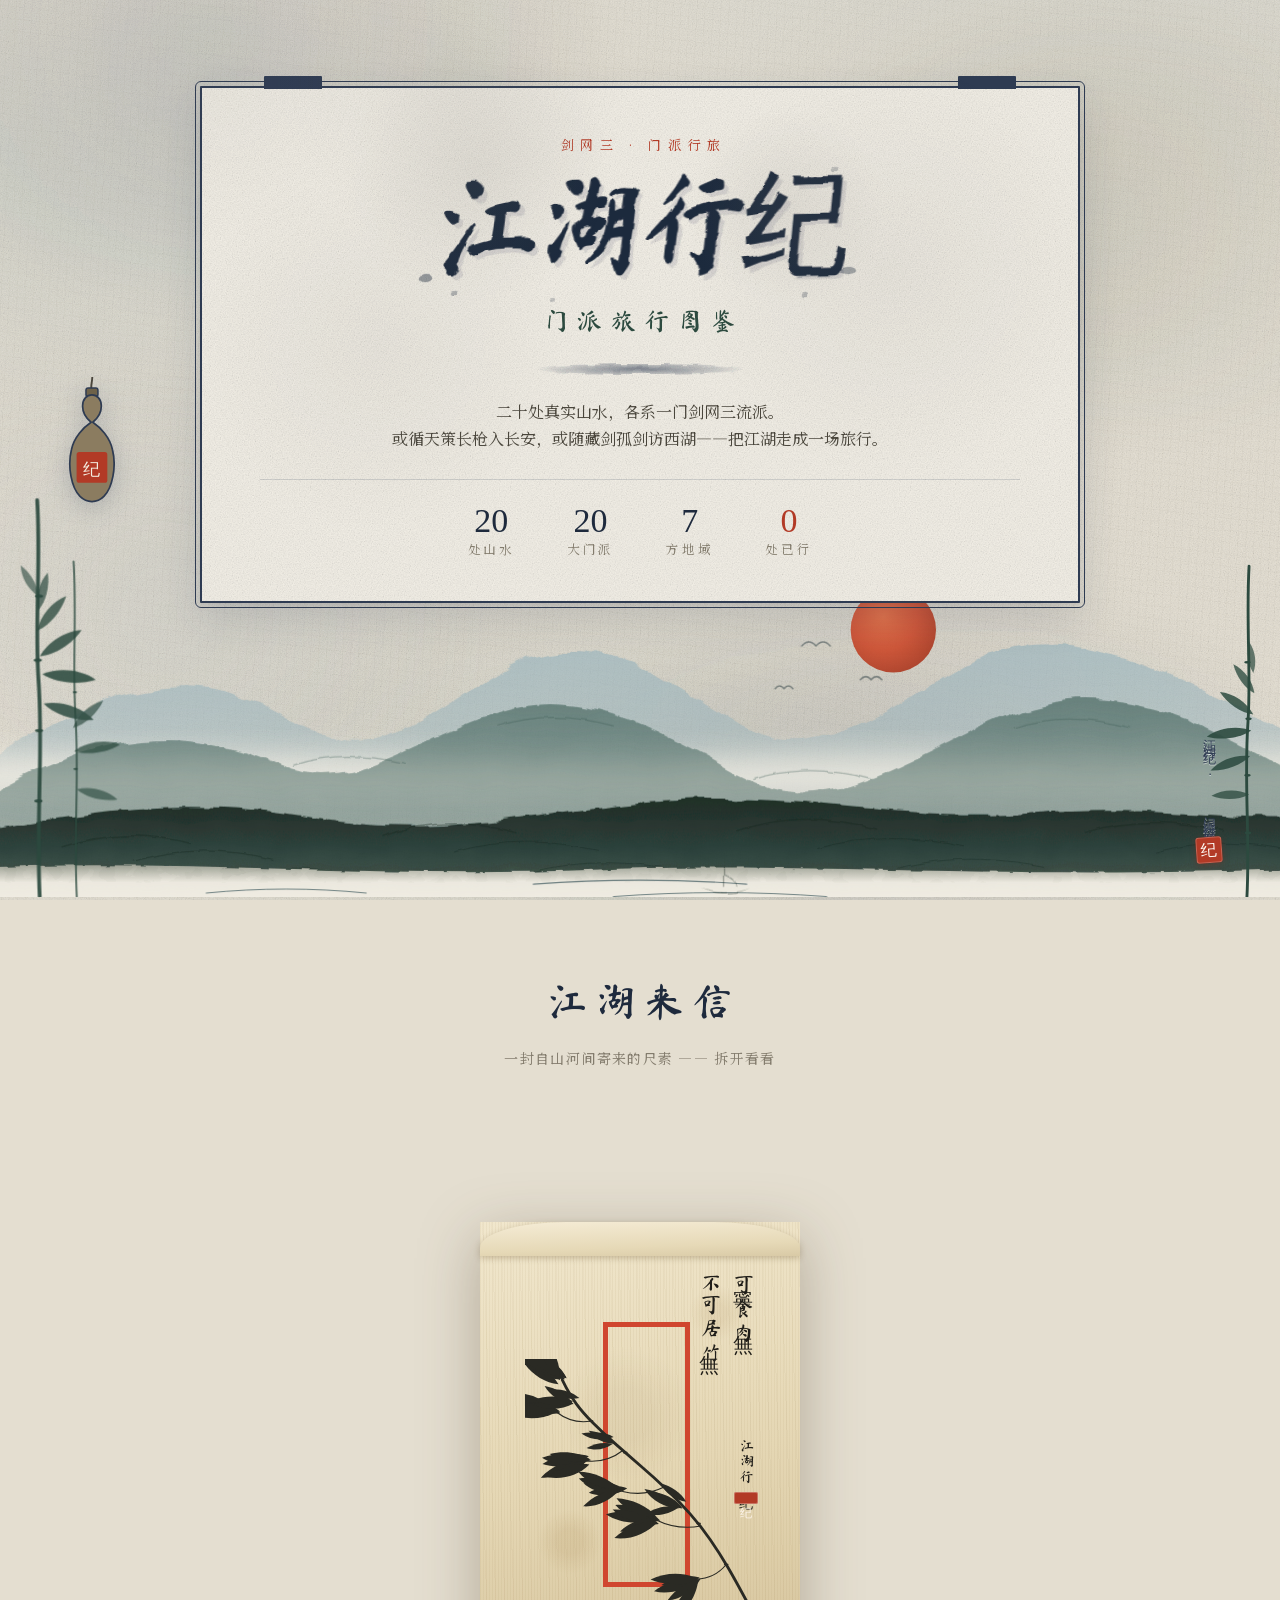
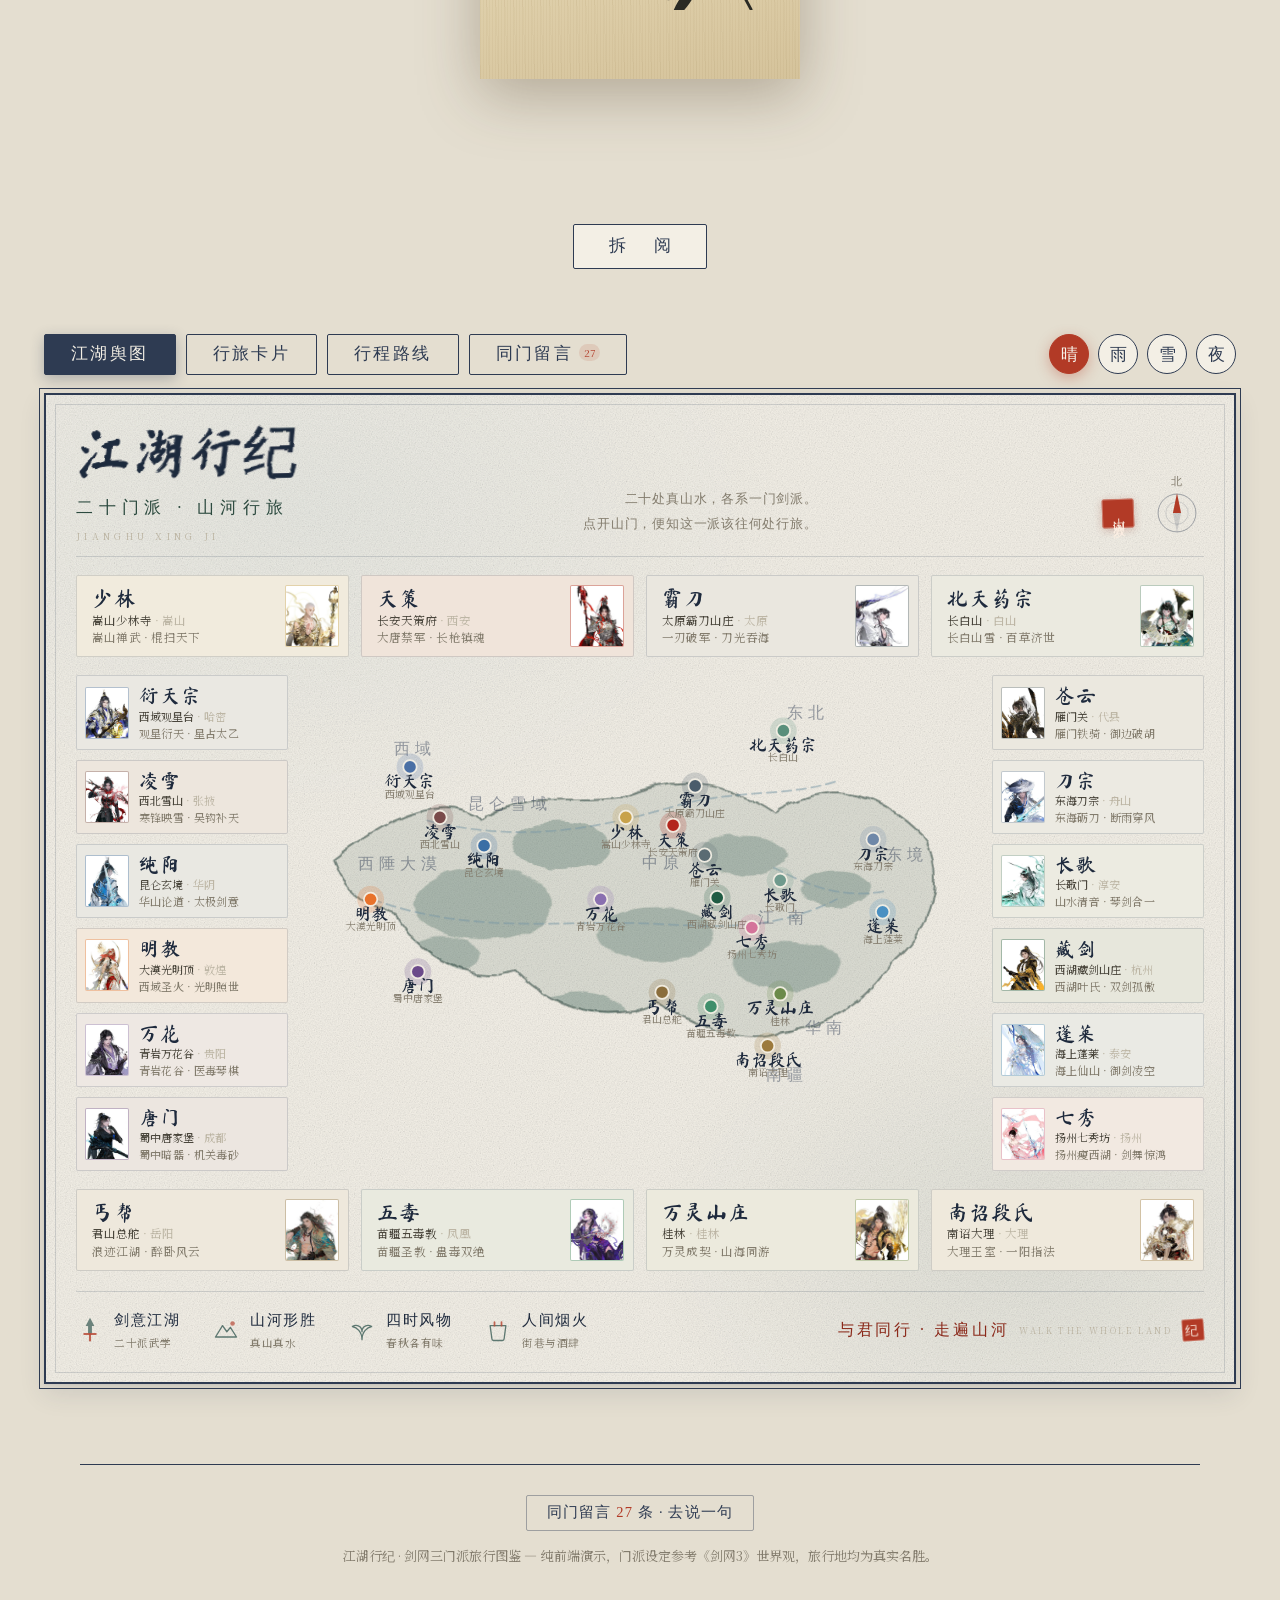
==== commit 79fbceb3: "分享卡改为绝对地址；补推送脚本与部署说明" ====
--- a/index.html
+++ b/index.html
@@ -14,12 +14,13 @@
   <meta name="theme-color" content="#e6e0d2" />
 
   <!-- 分享卡：微信 / X / 微博 / Slack 等抓取的第一屏。
-       上线后若要被外部平台正确解析，把 og:url 与 og:image 换成带域名的绝对地址。 -->
+       og:url 与 og:image 必须是绝对地址，抓取器不解析相对路径。 -->
   <meta property="og:type" content="website" />
   <meta property="og:site_name" content="江湖行纪" />
+  <meta property="og:url" content="https://yydhh060606.github.io/jx3-travel/" />
   <meta property="og:title" content="江湖行纪 · 剑网三门派旅行图鉴" />
   <meta property="og:description" content="二十处真实山水，各系一门剑网三流派。或循天策长枪入长安，或随藏剑孤剑访西湖——把江湖走成一场旅行。" />
-  <meta property="og:image" content="assets/share-1200x630.jpg" />
+  <meta property="og:image" content="https://yydhh060606.github.io/jx3-travel/assets/share-1200x630.jpg" />
   <meta property="og:image:width" content="1200" />
   <meta property="og:image:height" content="630" />
   <meta property="og:image:alt" content="江湖行纪 · 剑网三门派旅行图鉴" />
@@ -27,7 +28,7 @@
   <meta name="twitter:card" content="summary_large_image" />
   <meta name="twitter:title" content="江湖行纪 · 剑网三门派旅行图鉴" />
   <meta name="twitter:description" content="二十处真实山水，各系一门剑网三流派。把江湖走成一场旅行。" />
-  <meta name="twitter:image" content="assets/share-1200x630.jpg" />
+  <meta name="twitter:image" content="https://yydhh060606.github.io/jx3-travel/assets/share-1200x630.jpg" />
 
   <!-- 毛笔笔触字体：已按用字子集化并自托管（见 style.css 顶部 @font-face），无需外链 -->
   <link rel="stylesheet" href="assets/style.css" />
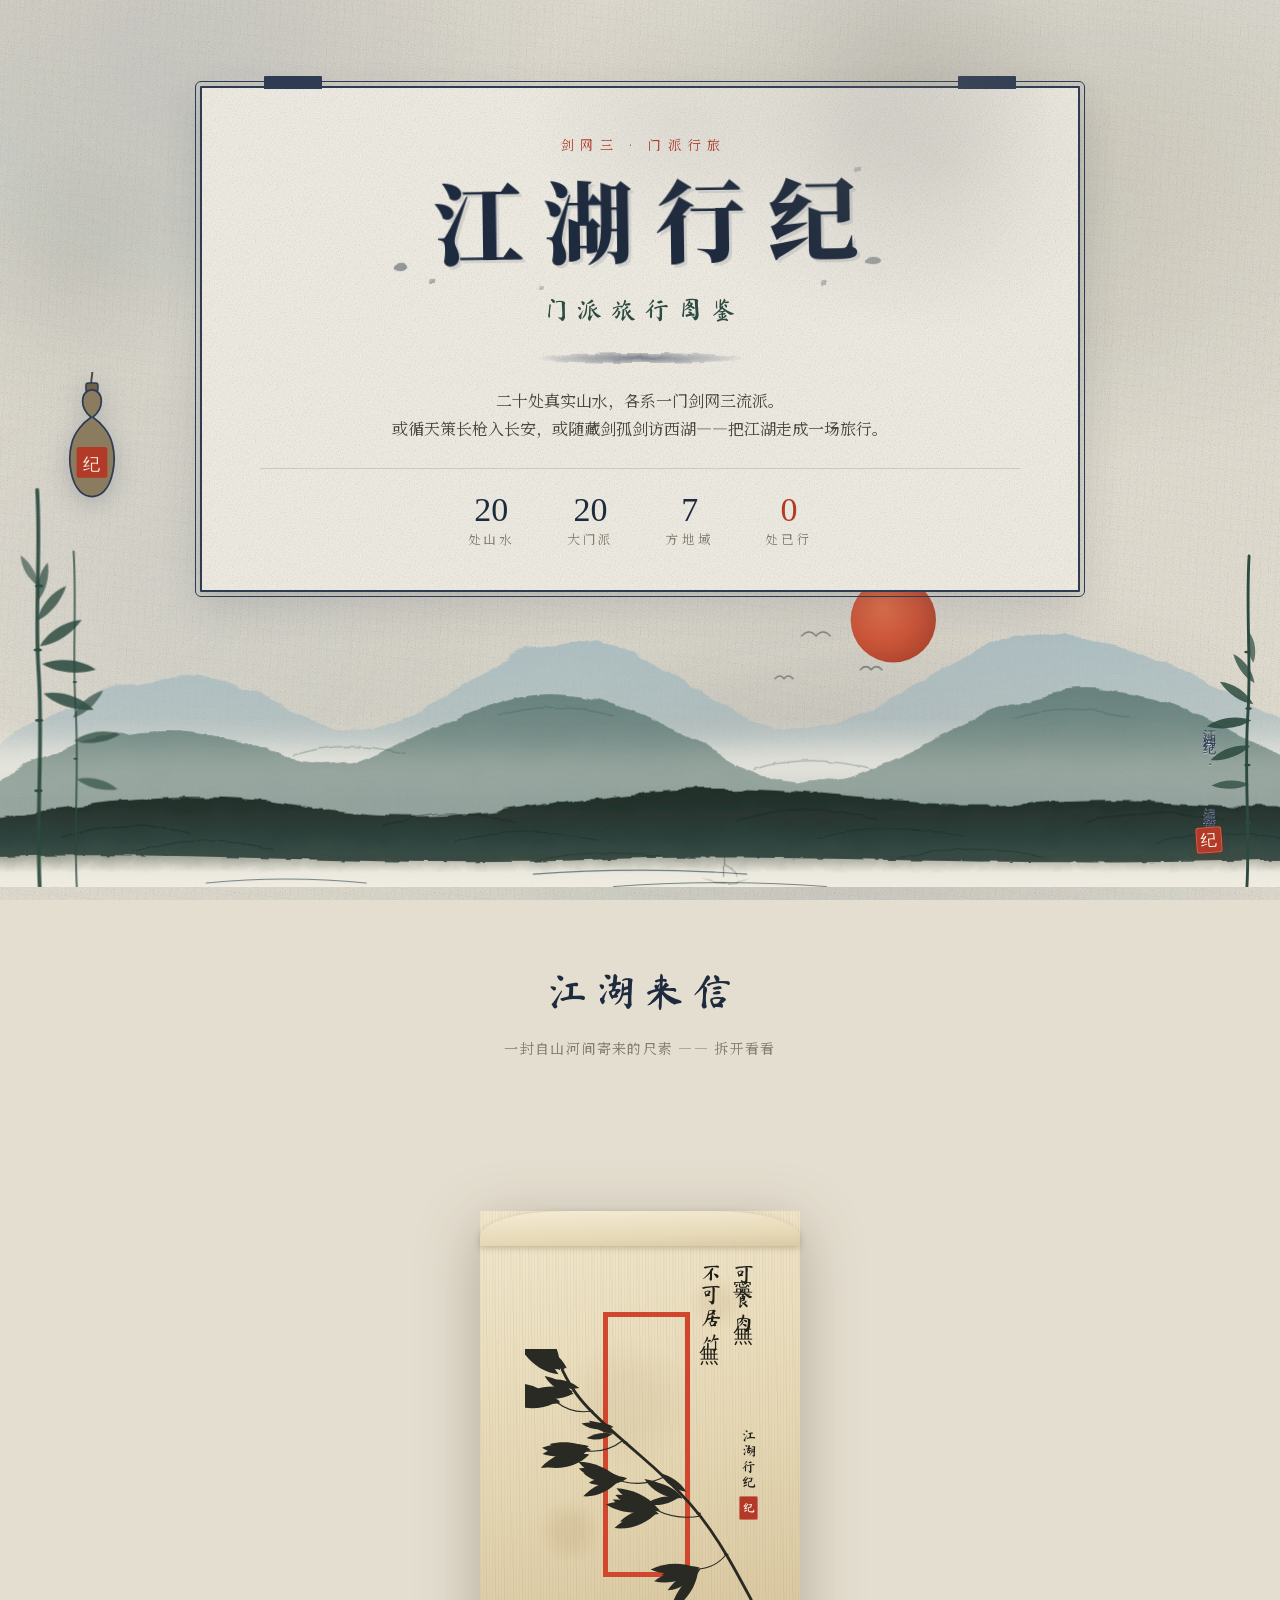
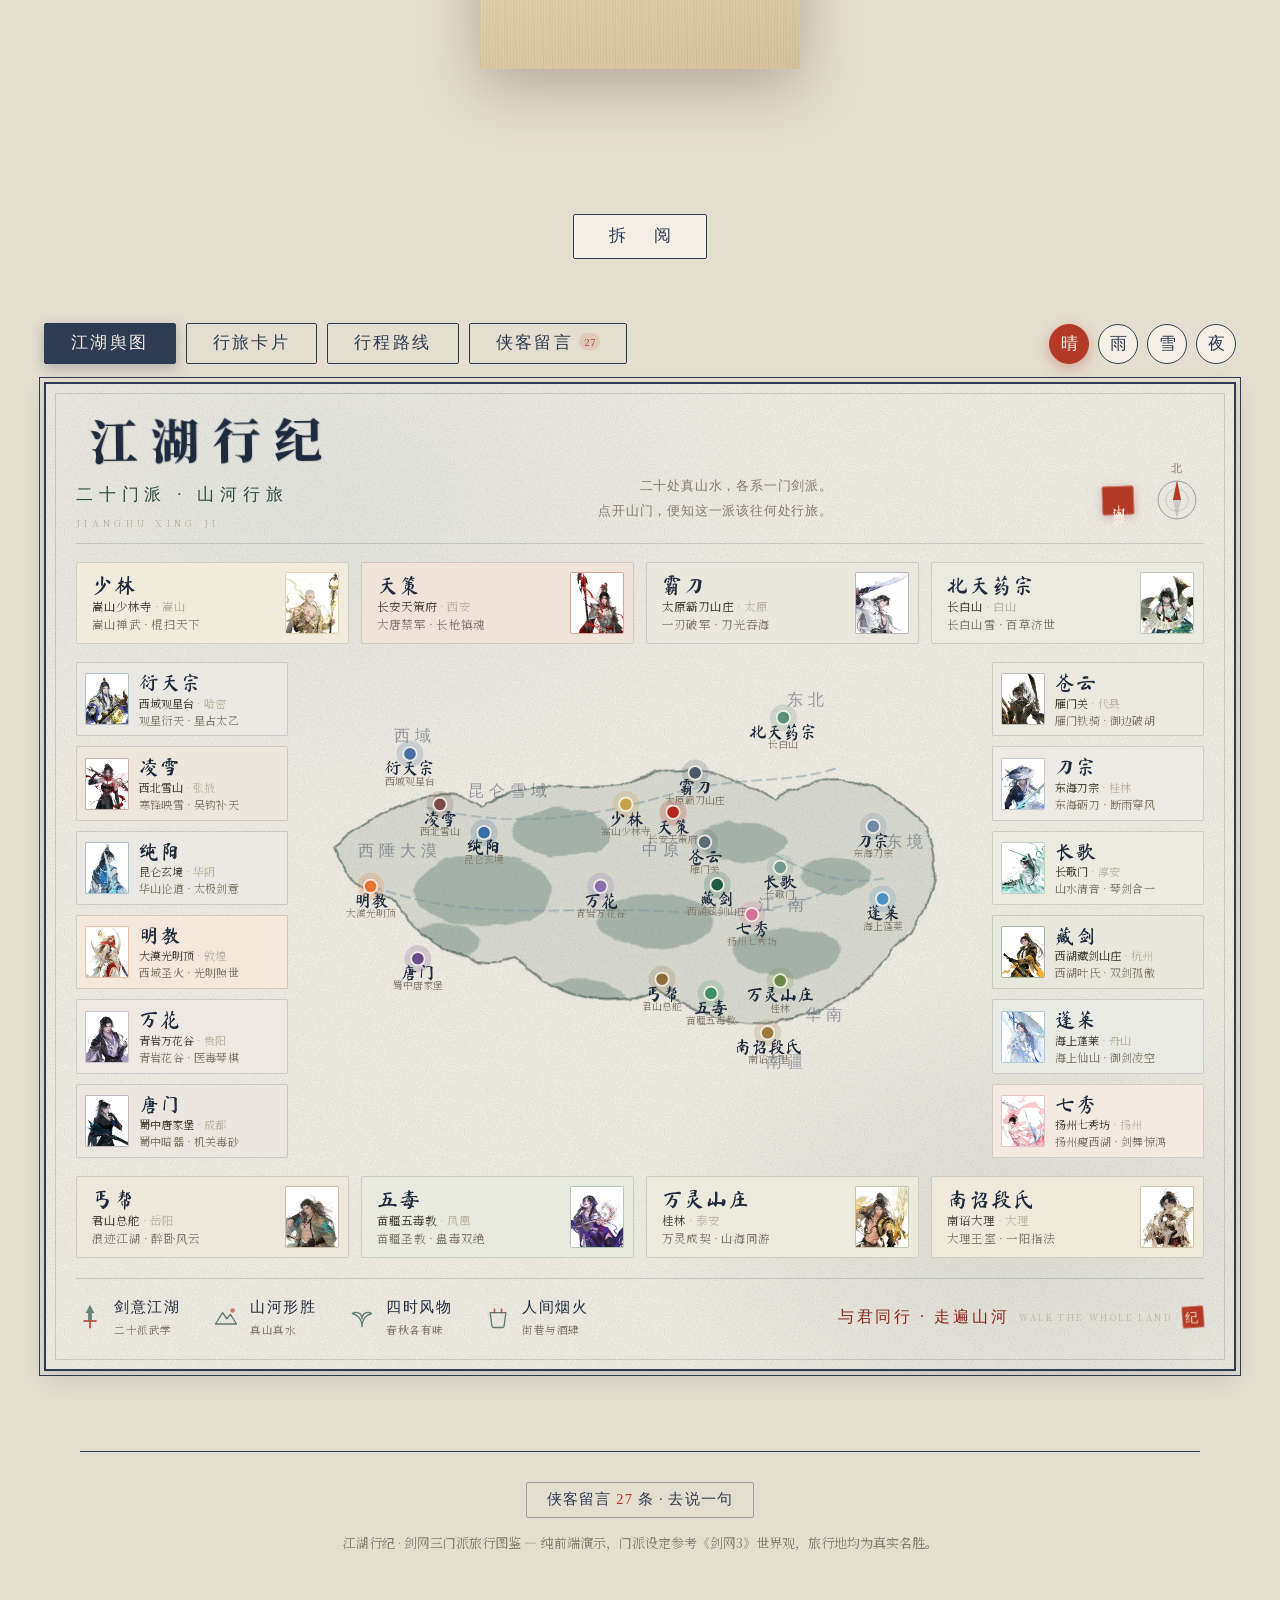
==== commit 2d544c88: "按内测反馈改：门派心法改多值（丐帮输出/明教双心法）、蓬莱归东海（舟山↔泰山↔桂林三处轮换）、同门留言改侠客留言、已行印章放大加朱线、九条线路补城际交通、题名换思源宋体 900" ====
--- a/index.html
+++ b/index.html
@@ -398,7 +398,7 @@
       <button class="vbtn is-on" data-view="map">江湖舆图</button>
       <button class="vbtn" data-view="cards">行旅卡片</button>
       <button class="vbtn" data-view="routes">行程路线</button>
-      <button class="vbtn" data-view="comments">同门留言<span class="vbtn__n" id="cmt-total">0</span></button>
+      <button class="vbtn" data-view="comments">侠客留言<span class="vbtn__n" id="cmt-total">0</span></button>
     </div>
     <div class="weather" id="weather" role="group" aria-label="天气系统">
       <button class="wbtn is-on" data-weather="sunny" title="晴">晴</button>
@@ -537,18 +537,18 @@
     <div class="routes-sec">
       <header class="sec-head">
         <h3 class="sec-title">现成行程</h3>
-        <p class="sec-sub">九条线路，把二十处去处串成能照着走的日程</p>
+        <p class="sec-sub">九条线路，把二十处去处串成能照着走的日程；城与城之间标了交通与票价（二等座／普通票，约数）</p>
       </header>
       <div class="routes-filter" id="routes-filter" role="group" aria-label="按行程天数筛选"></div>
       <div class="routes-list" id="routes-list" aria-live="polite"></div>
     </div>
   </section>
 
-  <!-- 同门留言：全站留言板 -->
+  <!-- 侠客留言：全站留言板 -->
   <section class="cmtview" id="cmtview" hidden>
     <header class="cmt-head">
       <h2 class="cmt-title">江湖客话</h2>
-      <p class="cmt-sub">JIANGHU KEHUA · 同门留言</p>
+      <p class="cmt-sub">JIANGHU KEHUA · 侠客留言</p>
       <p class="cmt-lede">走过的人留一句路引，未走的人来问一声。<br />二十处去处的留言都归在这本簿子里。</p>
       <ul class="cmt-stats" id="cmt-stats"></ul>
     </header>
@@ -625,7 +625,7 @@
 
   <footer class="foot">
     <p class="foot__cta">
-      <button class="foot__btn" type="button" data-goto="comments">同门留言 <b id="foot-cmt-n">0</b> 条 · 去说一句</button>
+      <button class="foot__btn" type="button" data-goto="comments">侠客留言 <b id="foot-cmt-n">0</b> 条 · 去说一句</button>
     </p>
     <p>江湖行纪 · 剑网三门派旅行图鉴 — 纯前端演示，门派设定参考《剑网3》世界观，旅行地均为真实名胜。</p>
   </footer>
--- a/assets/style.css
+++ b/assets/style.css
@@ -26,6 +26,14 @@
   font-display: swap;
   src: url("fonts/MaShanZheng.woff2") format("woff2");
 }
+/* 标题专用：同族 900 字重，只用在大字上（题名、分节标题），正文不碰 */
+@font-face {
+  font-family: "Noto Serif SC";
+  font-style: normal;
+  font-weight: 900;
+  font-display: swap;
+  src: url("fonts/NotoSerifSC-Heavy.woff2") format("woff2");
+}
 
 :root {
   /* ---------- 纸：暖白旧宣 ---------- */
@@ -87,6 +95,8 @@
   /* 毛笔：题名 / 城市 / 门派等展示级文字 */
   --font-brush: "STXingkai", "华文行楷", "Ma Shan Zheng", "Kaiti SC", "STKaiti", "KaiTi", serif;
   --font-serif: "Noto Serif SC", "Songti SC", "STSong", "SimSun", serif;
+  /* 宋体重磅：标题专用（900 字重子集），比行楷沉、比正文响 */
+  --font-title: "Noto Serif SC", "Songti SC", "STSong", "SimSun", serif;
   /* 楷：界面按钮、标签等需要清晰度的地方 */
   --font-kai:   "Kaiti SC", "STKaiti", "KaiTi", serif;
 
@@ -360,16 +370,34 @@
   margin: 0; font-weight: 400;
   opacity: 0; animation: fadeInDown .9s ease .2s both;
 }
+/* --- 题名：宋体 900 打底 ---
+ * 大字要的是「压得住」：900 字重的宋体笔画厚、横细竖粗有骨，1440 宽下不会被背景吃掉。
+ * 副标题仍是毛笔体（--font-brush），一重一轻形成对比。
+ * 想回到行楷狂墨（侧掠 + 渗墨 + 飞白）：<html class="title-ink">，见下一条规则。
+ */
 .hero__title-ink {
   display: inline-block;
+  font-family: var(--font-title);
+  font-weight: 900;
+  font-size: clamp(46px, 8.6vw, 90px);
+  line-height: 1.06;
+  letter-spacing: .12em;
+  text-indent: .12em;      /* 抵消尾字后的字距，视觉上仍居中 */
+  color: var(--indigo-deep);
+  transform: rotate(-.8deg);
+  transform-origin: 50% 78%;
+  text-shadow: .035em .035em 0 rgba(46, 59, 82, .13);
+}
+
+/* 备选：行楷狂墨（原版） */
+.title-ink .hero__title-ink {
   font-family: var(--font-wild);
+  font-weight: 400;
   font-size: clamp(54px, 10.5vw, 104px);
-  line-height: 1.06;
   letter-spacing: -.015em;
-  color: var(--indigo-deep);
+  text-indent: 0;
   /* 侧掠：整体前倾，带出攻击性 */
   transform: skewX(-6.5deg) rotate(-1.1deg) scaleY(1.1);
-  transform-origin: 50% 78%;
   /* 加锋：描边垫在字面之下，只加粗不改形 */
   -webkit-text-stroke: 1.4px var(--indigo-deep);
   paint-order: stroke fill;
@@ -839,14 +867,27 @@
 .atlas__title { margin: 0; font-weight: 400; }
 .atlas__title-ink {
   display: inline-block;
+  font-family: var(--font-title);
+  font-weight: 900;
+  font-size: clamp(32px, 3.8vw, 48px); line-height: 1.06; letter-spacing: .14em;
+  text-indent: .14em;
+  color: var(--indigo-deep);
+  transform: rotate(-.6deg);
+  transform-origin: 50% 78%;
+  text-shadow: .03em .03em 0 rgba(46, 59, 82, .12);
+}
+/* 与首屏题名同一开关：<html class="title-ink"> 时回到行楷狂墨 */
+.title-ink .atlas__title-ink {
   font-family: var(--font-wild);
-  font-size: clamp(34px, 4.2vw, 54px); line-height: 1.06; letter-spacing: .03em;
-  color: var(--indigo-deep);
+  font-weight: 400;
+  font-size: clamp(34px, 4.2vw, 54px);
+  letter-spacing: .03em;
+  text-indent: 0;
   transform: skewX(-6.5deg) rotate(-1.2deg) scaleY(1.06);
-  transform-origin: 50% 78%;
   -webkit-text-stroke: .9px var(--indigo-deep);
   paint-order: stroke fill;
   filter: url(#wildInk);
+  text-shadow: none;
 }
 .atlas__sub {
   margin: 10px 0 0; font-family: var(--font-kai);
@@ -1146,22 +1187,23 @@
 .fgroup--journey .fgroup__label { color: var(--seal); opacity: .92; }
 .fgroup--journey .chip[aria-pressed="true"] { background: var(--seal); border-color: var(--seal); }
 
-/* 卡片角上的印记：歪一点，像手盖的 */
+/* 卡片角上的印记：歪一点，像手盖的（放大了些，盖得住，也更像个记号） */
 .card__mark {
-  position: absolute; z-index: 3; right: 10px; top: 47px;
-  width: 30px; height: 30px; border-radius: 2px;
+  position: absolute; z-index: 3; right: 10px; top: 46px;
+  width: 46px; height: 46px; border-radius: 2px;
   display: flex; flex-direction: column; align-items: center; justify-content: center;
-  font-family: var(--font-kai); font-size: 10.5px; line-height: 1.1;
+  font-family: var(--font-kai); font-size: 15px; line-height: 1.14; letter-spacing: .02em;
   pointer-events: none; user-select: none;
 }
 .card__mark i { font-style: normal; display: block; }
 .card__mark--done {
   color: #fdf7ef; background: var(--seal); transform: rotate(-6deg);
-  box-shadow: inset 0 0 0 1px rgba(255, 255, 255, .3), 0 2px 9px rgba(20, 30, 40, .44);
+  box-shadow: inset 0 0 0 1px rgba(255, 255, 255, .34), inset 0 0 0 3px rgba(255, 255, 255, .1),
+    0 3px 12px rgba(20, 30, 40, .48);
 }
 .card__mark--wish {
-  color: #f6f1e5; background: rgba(46, 59, 82, .44); transform: rotate(4deg);
-  box-shadow: inset 0 0 0 1px rgba(246, 241, 229, .72);
+  color: #f6f1e5; background: rgba(46, 59, 82, .46); transform: rotate(4deg);
+  box-shadow: inset 0 0 0 1px rgba(246, 241, 229, .78), inset 0 0 0 3px rgba(246, 241, 229, .12);
 }
 
 /* 卡片区进度 */
@@ -1244,6 +1286,12 @@
   background: linear-gradient(150deg, color-mix(in srgb, var(--accent) 62%, var(--indigo-deep)) 0%,
     color-mix(in srgb, var(--accent) 30%, var(--jade-deep)) 100%);
   border: 1px solid var(--indigo-faint);
+}
+/* 裱边顶上一道朱线：像信笺的界栏，压住照片的冷 */
+.card__media::before {
+  content: ""; position: absolute; z-index: 3; left: 0; right: 0; top: 0; height: 2px;
+  background: linear-gradient(90deg, var(--seal) 0%, var(--seal) 72%, transparent 100%);
+  opacity: .88; pointer-events: none;
 }
 .card__media::after {
   content: ""; position: absolute; inset: 0; pointer-events: none;
@@ -1470,6 +1518,26 @@
   background: var(--seal); transform: rotate(45deg) scale(.72);
 }
 .m-section p { margin: 0; font-size: 15px; color: var(--ink-zhong); line-height: 1.78; }
+
+/* 门派心法：定位属于心法，一门门派可以有两门（明教 焚影圣诀 / 明尊琉璃体） */
+.m-chi__list { list-style: none; margin: 4px 0 0; padding: 0; display: flex; flex-wrap: wrap; gap: 8px; }
+.m-chi__list li {
+  display: inline-flex; align-items: center; gap: 8px;
+  padding: 5px 10px 6px; background: var(--paper-2);
+  border: 1px solid var(--line); border-left: 2px solid var(--seal-soft);
+}
+.m-chi__list b {
+  font-family: var(--font-kai); font-weight: 400; font-size: 15px;
+  letter-spacing: .06em; color: var(--indigo-deep);
+}
+.m-chi__role {
+  font-style: normal; font-size: 11px; letter-spacing: .06em;
+  padding: 1px 6px 2px; border-radius: 2px;
+  color: var(--paper-panel); background: var(--indigo-soft);
+}
+.m-chi__role[data-role="治疗"] { background: #4f8a6b; }
+.m-chi__role[data-role="铁卫"] { background: #5a6b73; }
+.m-section p.m-chi__tag { margin: 10px 0 0; font-size: 13px; letter-spacing: .08em; color: var(--ink-dan); }
 .m-spots { list-style: none; padding: 0; margin: 6px 0 0; display: grid; gap: 7px; }
 .m-spots li { font-size: 14px; color: var(--ink-nong); padding-left: 19px; position: relative; }
 .m-spots li::before {
@@ -1841,6 +1909,17 @@
 .rt__city em { font-style: normal; font-size: 11px; color: var(--ink-dan); letter-spacing: .04em; }
 .rt__arrow { color: var(--ink-qing); font-size: 15px; padding: 0 2px; }
 
+/* 两城之间的一段交通：车次种类 / 时长 / 票价，竖排三行，不抢城市卡片的视线 */
+.rt__move {
+  display: inline-flex; flex-direction: column; align-items: center;
+  gap: 1px; margin: 0 1px; padding: 4px 8px 5px;
+  background: var(--indigo-wash); border-radius: 2px;
+  line-height: 1.28; white-space: nowrap; cursor: help;
+}
+.rt__move__m { font-style: normal; font-size: 10.5px; letter-spacing: .12em; color: var(--indigo); }
+.rt__move__t { font-weight: 400; font-size: 11.5px; color: var(--ink-dan); }
+.rt__move__c { text-decoration: none; font-size: 11px; color: var(--seal); }
+
 .rt__toggle {
   position: absolute; top: 24px; right: 28px;
   display: inline-flex; align-items: center; gap: 9px;
@@ -1907,7 +1986,7 @@
 }
 
 /* =========================================================================
- * 同门留言：详情弹层内的留言区
+ * 侠客留言：详情弹层内的留言区
  * ========================================================================= */
 .m-comments { margin-top: 4px; }
 .m-section--cm { margin-top: 24px; padding-top: 20px; border-top: 1px solid var(--line-soft); }
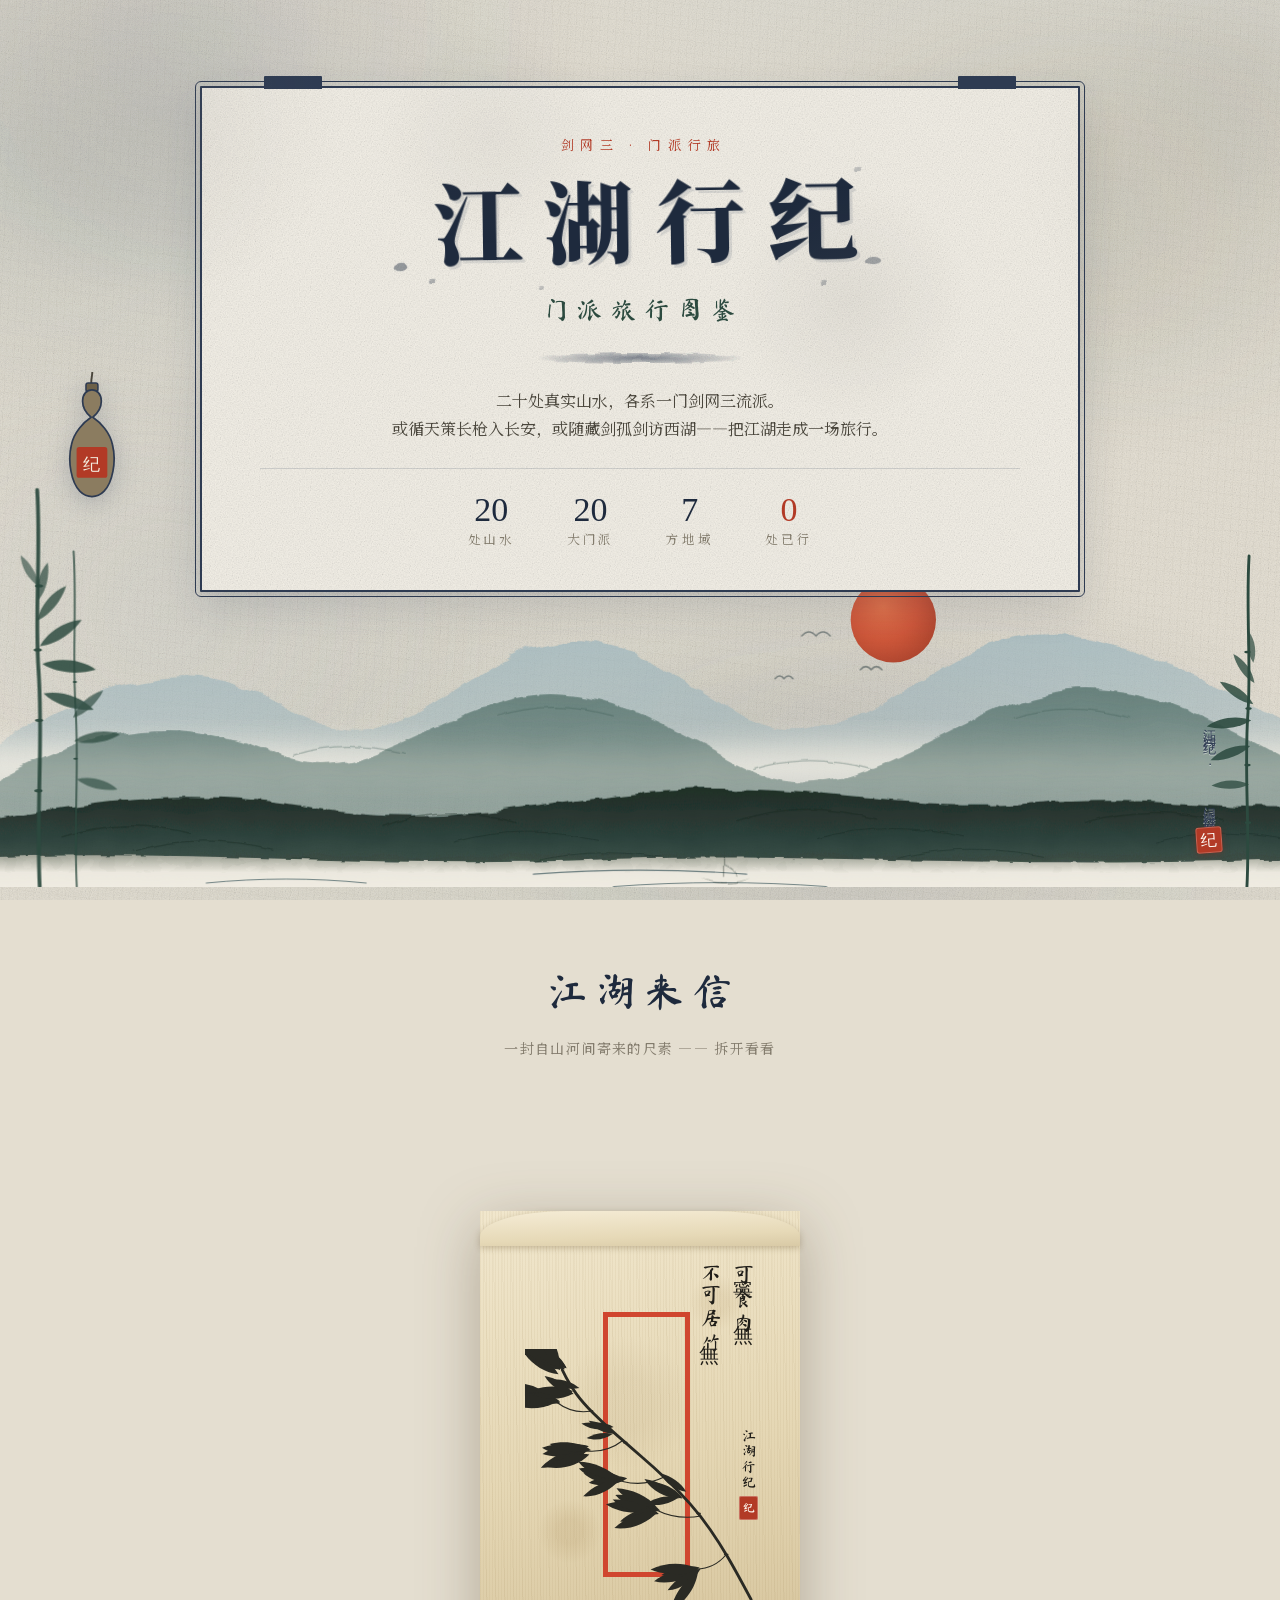
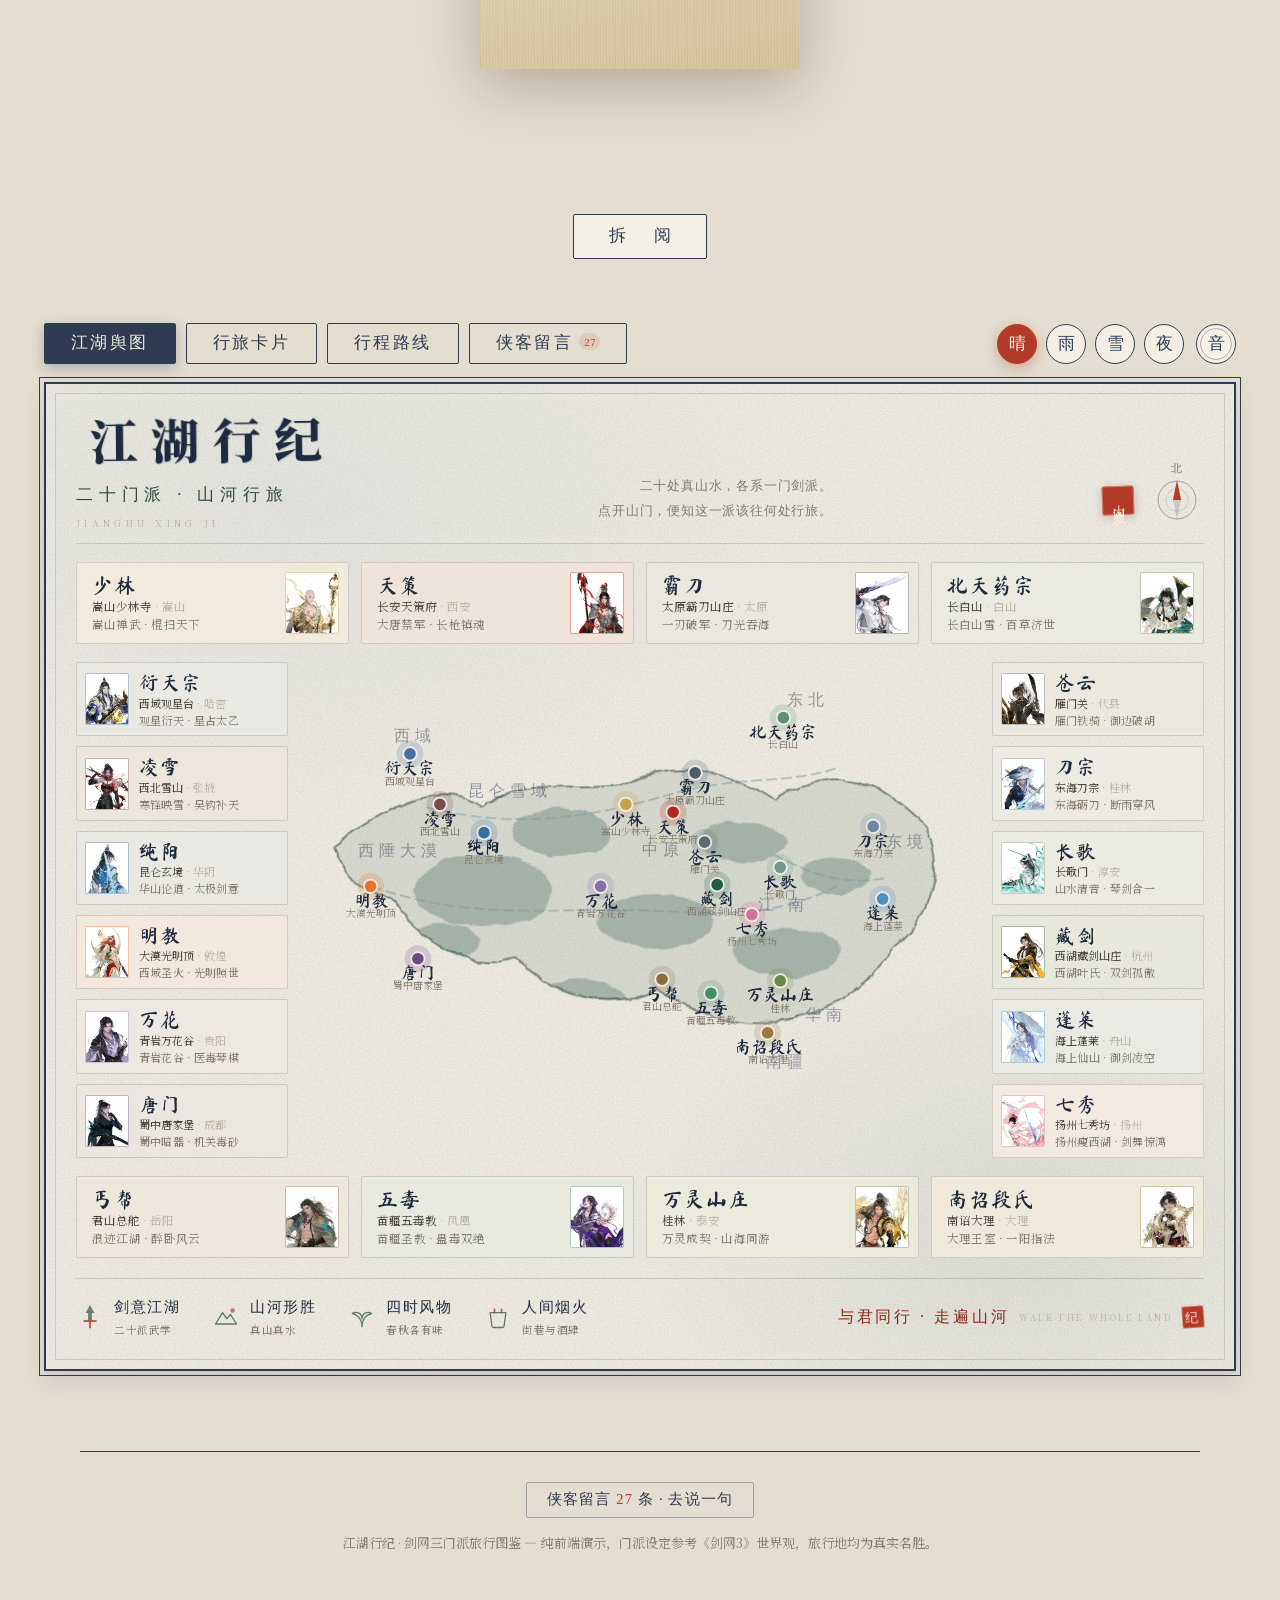
==== commit 6e31e113: "全程背景音与四类点击音效（古筝/箫/碰铃全部合成，无版权顾虑）；侠客留言接云服务，以落籍替代匿名登录，全站留言互通" ====
--- a/index.html
+++ b/index.html
@@ -17,10 +17,10 @@
        og:url 与 og:image 必须是绝对地址，抓取器不解析相对路径。 -->
   <meta property="og:type" content="website" />
   <meta property="og:site_name" content="江湖行纪" />
-  <meta property="og:url" content="https://yydhh060606.github.io/jx3-travel/" />
+  <meta property="og:url" content="https://jx3-travel.app.workbuddy.host/" />
   <meta property="og:title" content="江湖行纪 · 剑网三门派旅行图鉴" />
   <meta property="og:description" content="二十处真实山水，各系一门剑网三流派。或循天策长枪入长安，或随藏剑孤剑访西湖——把江湖走成一场旅行。" />
-  <meta property="og:image" content="https://yydhh060606.github.io/jx3-travel/assets/share-1200x630.jpg" />
+  <meta property="og:image" content="https://jx3-travel.app.workbuddy.host/assets/share-1200x630.jpg" />
   <meta property="og:image:width" content="1200" />
   <meta property="og:image:height" content="630" />
   <meta property="og:image:alt" content="江湖行纪 · 剑网三门派旅行图鉴" />
@@ -28,7 +28,7 @@
   <meta name="twitter:card" content="summary_large_image" />
   <meta name="twitter:title" content="江湖行纪 · 剑网三门派旅行图鉴" />
   <meta name="twitter:description" content="二十处真实山水，各系一门剑网三流派。把江湖走成一场旅行。" />
-  <meta name="twitter:image" content="https://yydhh060606.github.io/jx3-travel/assets/share-1200x630.jpg" />
+  <meta name="twitter:image" content="https://jx3-travel.app.workbuddy.host/assets/share-1200x630.jpg" />
 
   <!-- 毛笔笔触字体：已按用字子集化并自托管（见 style.css 顶部 @font-face），无需外链 -->
   <link rel="stylesheet" href="assets/style.css" />
@@ -389,7 +389,7 @@
       </article>
     </div>
 
-    <button class="letter__btn" type="button" id="letter-btn" aria-expanded="false" aria-controls="missive">拆　阅</button>
+    <button class="letter__btn" type="button" id="letter-btn" data-sfx="unseal" aria-expanded="false" aria-controls="missive">拆　阅</button>
   </section>
 
   <!-- 视图切换 + 天气系统 -->
@@ -400,11 +400,16 @@
       <button class="vbtn" data-view="routes">行程路线</button>
       <button class="vbtn" data-view="comments">侠客留言<span class="vbtn__n" id="cmt-total">0</span></button>
     </div>
-    <div class="weather" id="weather" role="group" aria-label="天气系统">
-      <button class="wbtn is-on" data-weather="sunny" title="晴">晴</button>
-      <button class="wbtn" data-weather="rain" title="雨">雨</button>
-      <button class="wbtn" data-weather="snow" title="雪">雪</button>
-      <button class="wbtn wbtn--night" data-weather="night" title="夜">夜</button>
+    <div class="viewswitch__side">
+      <div class="weather" id="weather" role="group" aria-label="天气系统">
+        <button class="wbtn is-on" data-weather="sunny" title="晴">晴</button>
+        <button class="wbtn" data-weather="rain" title="雨">雨</button>
+        <button class="wbtn" data-weather="snow" title="雪">雪</button>
+        <button class="wbtn wbtn--night" data-weather="night" title="夜">夜</button>
+      </div>
+      <!-- 背景音开关：首次点击页面任意处即起乐（浏览器要求先有手势） -->
+      <button class="wbtn wbtn--sound is-await" id="sound-btn" type="button"
+              aria-pressed="true" aria-label="背景音：开，点击关闭" title="背景音：开">音</button>
     </div>
   </nav>
 
@@ -556,6 +561,13 @@
     <div class="cmt-body">
       <!-- 左：落款 -->
       <aside class="cmt-side">
+        <button class="idcard" id="idcard" type="button" aria-haspopup="dialog">
+          <span class="idcard__ava" aria-hidden="true">未</span>
+          <span class="idcard__body">
+            <b class="idcard__name">未入籍</b>
+            <em class="idcard__hint">点此报名号与门派</em>
+          </span>
+        </button>
         <form class="cmt-form" id="cmt-form" novalidate>
           <p class="cmt-form__head"><span>落　款</span><small>一百四十字以内</small></p>
           <label class="cmt-field">
@@ -582,11 +594,12 @@
             <button class="cmt-form__send" type="submit">落　款</button>
           </div>
         </form>
-        <p class="cmt-note">留言只存在这台设备的浏览器里，不上传、他人看不到。若要人人可见，需另接一个后端。</p>
+        <p class="cmt-note" id="cmt-note">留言写在云端，人人可见。名号与门派存在本机，换设备要重新落籍。</p>
       </aside>
 
       <!-- 右：留言流 -->
       <div class="cmt-main">
+        <div class="cmt-cloud" id="cmt-cloud" role="status"></div>
         <div class="cmt-toolbar">
           <div class="cmt-scope" id="cmt-scope" role="group" aria-label="留言范围">
             <button class="cmt-chip is-on" data-scope="all" aria-pressed="true">全部</button>
@@ -636,6 +649,41 @@
     <div class="modal__panel" id="modal-panel" role="document"></div>
   </div>
 
+  <!-- 入籍：名号 + 门派，无密码。落籍之后才好在簿子上落款 -->
+  <div class="modal" id="ident" hidden role="dialog" aria-modal="true" aria-labelledby="ident-title">
+    <div class="modal__mask" data-ident-close></div>
+    <div class="modal__panel ident-panel" role="document">
+      <button class="modal__close" type="button" data-ident-close aria-label="关闭">✕</button>
+      <div class="ident">
+        <p class="ident__sub">LUO JI · 落 籍</p>
+        <h2 class="ident__title" id="ident-title">报上名号</h2>
+        <p class="ident__lede">不用手机号，也不要密码。<br />往后在这本簿子上说话，都署这个名；删改也只认这台设备。</p>
+        <form class="ident__form" id="ident-form" novalidate>
+          <label class="ident__field">
+            <span>名号</span>
+            <input id="ident-name" type="text" maxlength="10" autocomplete="off"
+                   placeholder="二到十字，江湖上怎么称呼你" />
+          </label>
+          <label class="ident__field">
+            <span>门派</span>
+            <select id="ident-school"></select>
+          </label>
+          <p class="ident__err" id="ident-err" role="alert"></p>
+          <div class="ident__acts">
+            <button class="ident__cancel" type="button" data-ident-close>再想想</button>
+            <button class="ident__ok" type="submit">落　籍</button>
+          </div>
+        </form>
+        <p class="ident__note">换个浏览器、清了缓存，名号就没了——再报一次即可，旧留言还在。</p>
+      </div>
+    </div>
+  </div>
+
+  <!-- 云 SDK（@tencent-ai/workbuddy-cloud-sdk 0.1.4-dev 的 IIFE 构建）自托管：
+       jsdelivr 在国内时通时不通，登录不该看 CDN 脸色。升级时换这个文件即可。 -->
+  <script src="assets/vendor/workbuddy-cloud.js"></script>
+  <script src="assets/audio.js"></script>
+  <script src="assets/cloud.js"></script>
   <script src="assets/data.js"></script>
   <script src="assets/map.js"></script>
   <script src="assets/app.js"></script>
--- a/assets/style.css
+++ b/assets/style.css
@@ -808,7 +808,32 @@
   box-shadow: 0 4px 14px rgba(46, 59, 82, .3);
 }
 
+.viewswitch__side { display: flex; align-items: center; gap: 12px; }
 .weather { display: flex; gap: 9px; }
+
+/* 声音开关：与天气按钮同形，但用双环区分——它是"声音"不是"天气" */
+.wbtn--sound {
+  position: relative; font-size: 15px;
+  border-style: double; border-width: 3px;
+}
+.wbtn--sound::after {
+  content: ""; position: absolute; inset: 3px; border-radius: 50%;
+  border: 1px solid currentColor; opacity: .35; pointer-events: none;
+}
+.wbtn--sound:hover { transform: translateY(-2px); }
+/* 已静音：褪色 + 虚线，一眼看出关着 */
+.wbtn--sound.is-off {
+  color: var(--ink-dan); border-color: var(--ink-dan); border-style: dashed;
+  background: transparent; opacity: .78;
+}
+.wbtn--sound.is-off::after { opacity: 0; }
+/* 还没解锁（首次交互前）：轻轻呼吸一下，提示这里能出声 */
+.wbtn--sound.is-await { animation: sndAwait 2.6s ease-in-out infinite; }
+@keyframes sndAwait {
+  0%, 100% { box-shadow: 0 0 0 0 rgba(178, 58, 38, 0); }
+  50% { box-shadow: 0 0 0 5px rgba(178, 58, 38, .10); }
+}
+
 .wbtn {
   width: 40px; height: 40px; border-radius: 50%;
   font-family: var(--font-kai); font-size: 17px; line-height: 1;
@@ -2156,6 +2181,100 @@
 .cmt-form__send:active { transform: translateY(1px); }
 .cmt-note { margin: 14px 2px 0; font-size: 11.5px; line-height: 1.75; color: var(--ink-qing); }
 
+/* ---- 身份卡：落籍之后才好在簿子上落款 ---- */
+.idcard {
+  display: flex; align-items: center; gap: 12px; width: 100%;
+  margin: 0 0 14px; padding: 11px 13px; cursor: pointer; text-align: left;
+  background-color: var(--paper-card); background-image: var(--grain);
+  border: 1px solid var(--indigo-faint); border-radius: 2px;
+  transition: border-color .2s ease, transform .2s ease;
+}
+.idcard:hover { border-color: var(--indigo); transform: translateY(-1px); }
+.idcard__ava {
+  width: 38px; height: 38px; border-radius: 50%; flex: none;
+  display: flex; align-items: center; justify-content: center;
+  font-family: var(--font-kai); font-size: 16px; line-height: 1;
+  color: var(--paper-panel); background: var(--ink-dan);
+  transition: background .2s ease;
+}
+.idcard.is-on .idcard__ava { background: var(--seal); }
+.idcard__body { display: flex; flex-direction: column; gap: 3px; min-width: 0; }
+.idcard__name {
+  font-family: var(--font-kai); font-size: 15px; letter-spacing: .08em;
+  color: var(--ink-nong); font-weight: 400;
+}
+.idcard__hint { font-style: normal; font-size: 11px; color: var(--ink-qing); letter-spacing: .04em; }
+
+/* 云端连不上时的说明条：不留白，也不装作正常 */
+.cmt-cloud {
+  display: none; margin: 0 0 14px; padding: 9px 12px;
+  font-size: 11.5px; line-height: 1.75; color: var(--ink-zhong);
+  border-left: 3px solid var(--seal); background: var(--seal-soft);
+}
+.cmt-cloud.is-on { display: block; }
+
+/* ---- 入籍弹层 ---- */
+.ident-panel { grid-template-columns: 1fr; width: min(432px, 92vw); }
+.ident { padding: 36px 32px 26px; }
+.ident__sub {
+  margin: 0; font-size: 10px; letter-spacing: .34em;
+  color: var(--ink-qing); text-transform: uppercase;
+}
+.ident__title {
+  margin: 8px 0 0; font-family: var(--font-brush); font-size: 30px;
+  letter-spacing: .18em; color: var(--indigo-deep); text-indent: .18em;
+}
+.ident__lede {
+  margin: 14px 0 22px; font-size: 12.5px; line-height: 1.95; color: var(--ink-dan);
+}
+.ident__field { display: block; margin-bottom: 15px; }
+.ident__field > span {
+  display: block; margin-bottom: 6px;
+  font-size: 11.5px; letter-spacing: .18em; color: var(--ink-dan);
+}
+.ident__field input, .ident__field select {
+  display: block; width: 100%; padding: 9px 11px;
+  background: var(--paper-panel); border: 1px solid var(--indigo-faint); border-radius: 2px;
+  font-family: inherit; font-size: 15px; line-height: 1.6; color: var(--ink-nong);
+  outline: none; transition: border-color .2s ease;
+}
+.ident__field input:focus, .ident__field select:focus { border-color: var(--indigo); }
+.ident__field input.is-err { border-color: var(--seal); background: var(--seal-soft); }
+.ident__err {
+  min-height: 18px; margin: 2px 0 8px;
+  font-size: 11.5px; color: var(--seal); letter-spacing: .03em;
+}
+.ident__acts { display: flex; gap: 10px; justify-content: flex-end; }
+.ident__cancel, .ident__ok {
+  padding: 8px 20px 9px; border-radius: 2px; cursor: pointer;
+  font-family: var(--font-kai); font-size: 15px; letter-spacing: .12em;
+  transition: .2s ease;
+}
+.ident__cancel { border: 1px solid var(--indigo-faint); background: transparent; color: var(--ink-dan); }
+.ident__cancel:hover { border-color: var(--indigo); color: var(--indigo); }
+.ident__ok { border: 1px solid var(--seal); background: var(--seal); color: #fdf7ef; }
+.ident__ok:hover { background: var(--indigo-deep); border-color: var(--indigo-deep); }
+.ident__ok:disabled { opacity: .55; cursor: default; }
+.ident__note {
+  margin: 16px 0 0; font-size: 11px; line-height: 1.8; color: var(--ink-qing);
+}
+
+/* ---- 举报：低权重，别和「赞」抢眼 ---- */
+.cc__report, .cm__report {
+  margin-left: auto; padding: 0 2px; border: 0; background: none;
+  font-family: inherit; font-size: 11px; letter-spacing: .04em;
+  color: var(--ink-qing); cursor: pointer; opacity: .7;
+  transition: color .2s ease, opacity .2s ease;
+}
+.cc__report:hover, .cm__report:hover { color: var(--seal); opacity: 1; }
+.cc__acts, .cm__acts { display: flex; align-items: center; gap: 10px; }
+
+/* 已落籍时表单里的名号/门派改为只读展示 */
+.cmt-field input:disabled, .cmt-field select:disabled {
+  color: var(--ink-dan); background: transparent; border-style: dashed;
+  cursor: default; opacity: 1;
+}
+
 /* ---- 工具条 ---- */
 .cmt-toolbar {
   display: flex; align-items: center; justify-content: space-between;
@@ -2305,6 +2424,7 @@
   .viewswitch { flex-direction: column; align-items: center; gap: 14px; }
   .viewswitch__group { flex-wrap: wrap; justify-content: center; }
   .vbtn { padding: 6px 16px 7px; font-size: 15.5px; letter-spacing: .1em; }
+  .viewswitch__side { gap: 14px; flex-wrap: wrap; justify-content: center; }
   .weather { justify-content: center; }
   .rt { grid-template-columns: 1fr; }
   .rt__no {
@@ -2363,6 +2483,7 @@
  * 无障碍：尊重减弱动效偏好
  * ========================================================================= */
 @media (prefers-reduced-motion: reduce) {
+  .wbtn--sound.is-await { animation: none; }
   *, *::before, *::after {
     animation-duration: .001ms !important;
     animation-delay: 0s !important;
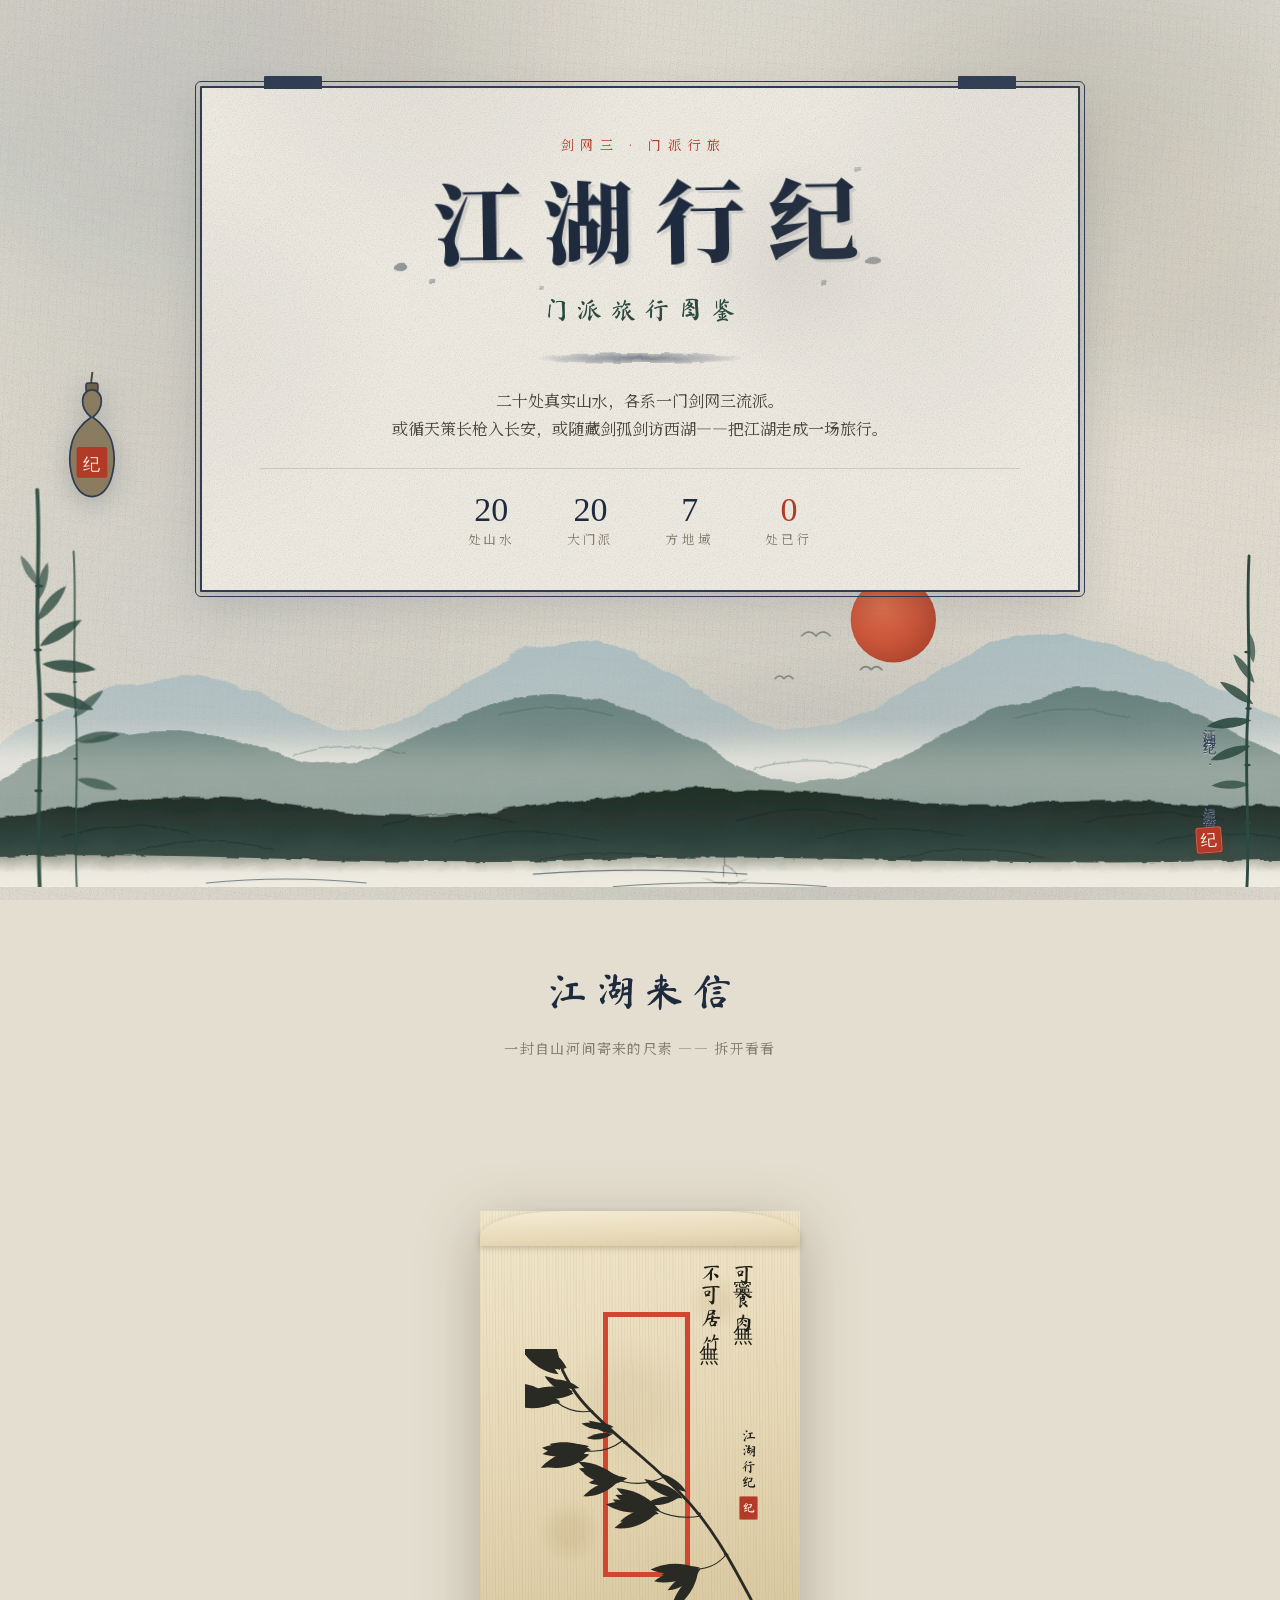
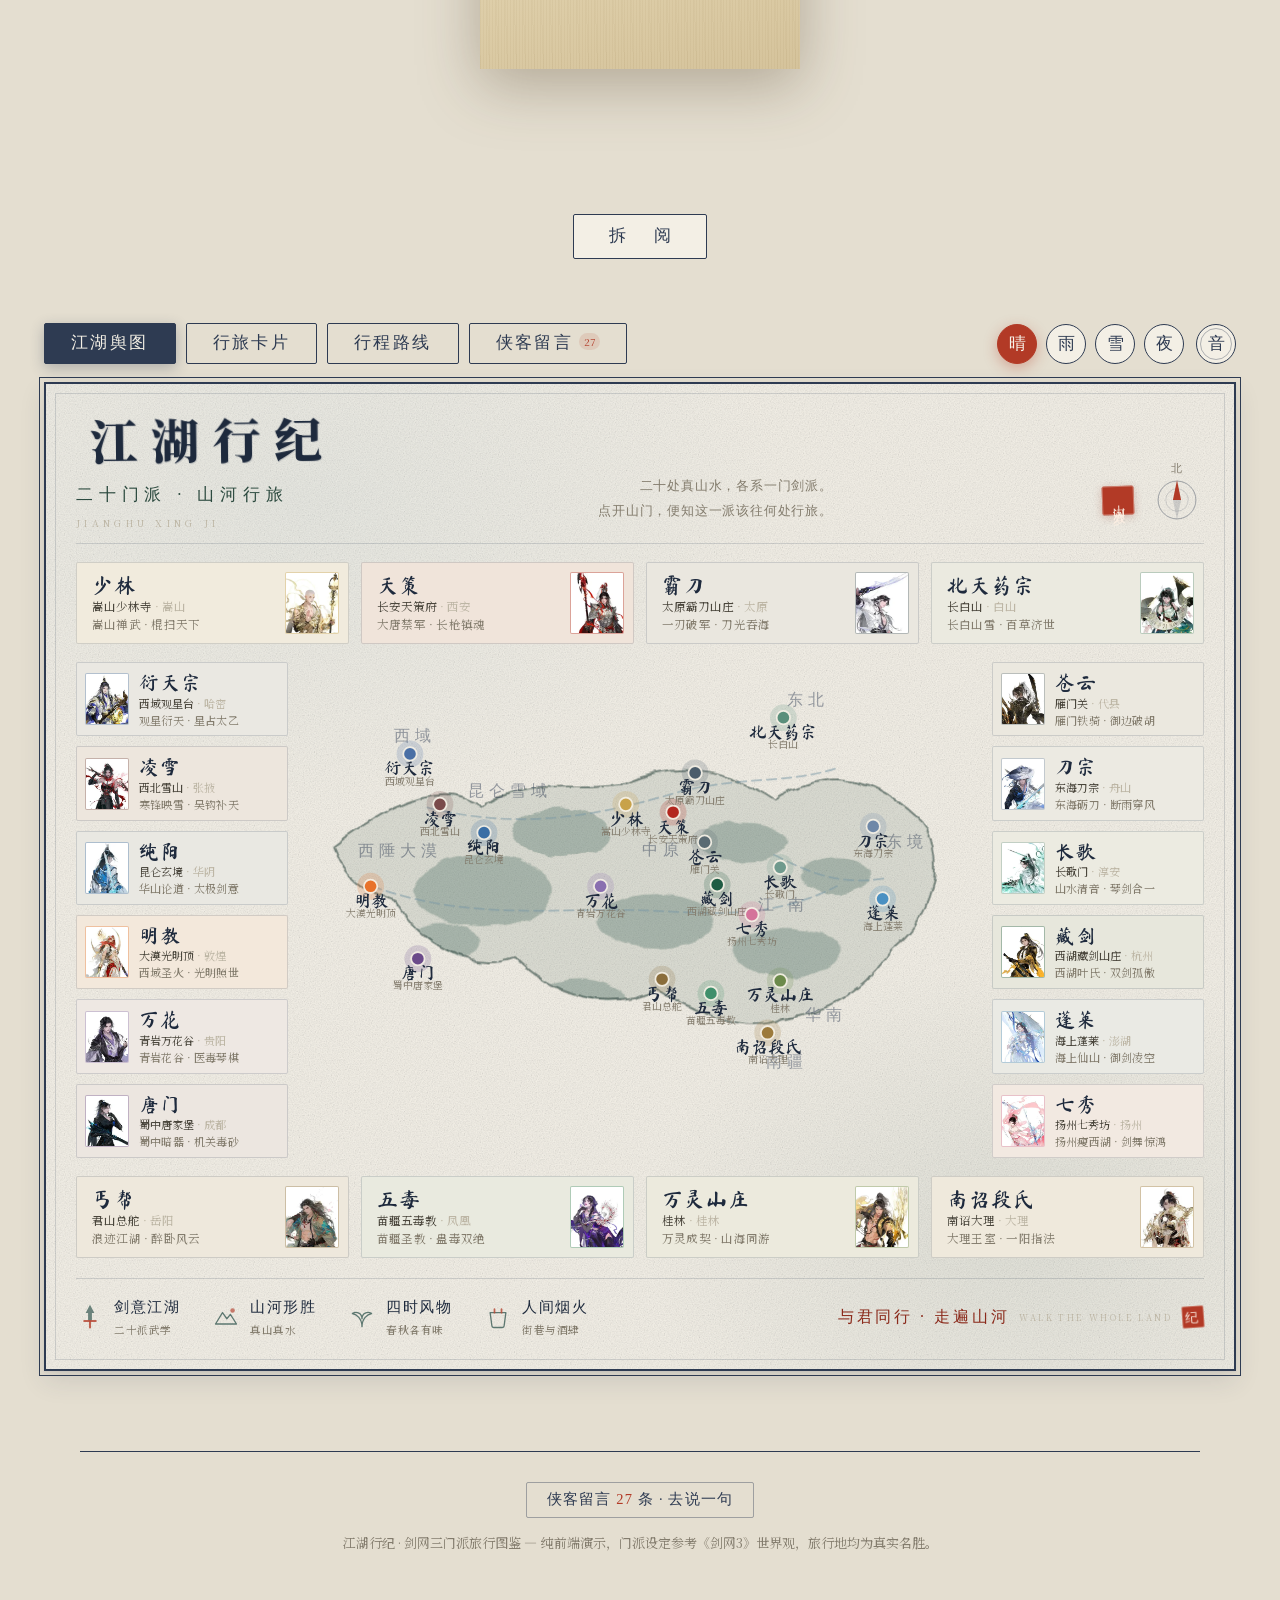
==== commit bdd60be7: "刀宗归舟山、万灵归桂林、蓬莱迁澎湖（泰山一处退役，线路补为十条）；留言加楼中楼回复与 @ 提醒" ====
--- a/index.html
+++ b/index.html
@@ -542,7 +542,7 @@
     <div class="routes-sec">
       <header class="sec-head">
         <h3 class="sec-title">现成行程</h3>
-        <p class="sec-sub">九条线路，把二十处去处串成能照着走的日程；城与城之间标了交通与票价（二等座／普通票，约数）</p>
+        <p class="sec-sub">十条线路，把二十处去处串成能照着走的日程；城与城之间标了交通与票价（二等座／普通票，约数）</p>
       </header>
       <div class="routes-filter" id="routes-filter" role="group" aria-label="按行程天数筛选"></div>
       <div class="routes-list" id="routes-list" aria-live="polite"></div>
@@ -570,6 +570,7 @@
         </button>
         <form class="cmt-form" id="cmt-form" novalidate>
           <p class="cmt-form__head"><span>落　款</span><small>一百四十字以内</small></p>
+          <div class="replybar" data-reply-bar hidden></div>
           <label class="cmt-field">
             <span>名号</span>
             <input id="cmt-name" name="name" type="text" maxlength="10"
@@ -589,6 +590,7 @@
                       placeholder="路怎么走、什么时候去、值不值得……"></textarea>
           </label>
           <div class="cmt-form__foot">
+            <button class="cmt-form__at" type="button" data-at aria-label="提到某人">@</button>
             <span class="cmt-form__count"><b>0</b>/140</span>
             <span class="cmt-form__hint" id="cmt-hint" role="status" aria-live="polite"></span>
             <button class="cmt-form__send" type="submit">落　款</button>
@@ -605,6 +607,8 @@
             <button class="cmt-chip is-on" data-scope="all" aria-pressed="true">全部</button>
             <button class="cmt-chip" data-scope="mine" aria-pressed="false">我写的</button>
             <button class="cmt-chip" data-scope="liked" aria-pressed="false">我赞过</button>
+            <button class="cmt-chip cmt-chip--at" data-scope="at" aria-pressed="false">@我<span
+              class="cmt-chip__n" id="cmt-at-n" hidden>0</span></button>
           </div>
           <div class="cmt-sort" id="cmt-sort" role="group" aria-label="排序">
             <button class="cmt-sortbtn is-on" data-sort="new" aria-pressed="true">最新</button>
--- a/assets/style.css
+++ b/assets/style.css
@@ -2099,6 +2099,103 @@
 .cm__del.is-ask { text-decoration: underline; }
 .cm-empty { padding: 22px 0; text-align: center; font-size: 13.5px; color: var(--ink-qing); }
 .cm-note { margin: 12px 0 0; font-size: 11.5px; color: var(--ink-qing); letter-spacing: .02em; }
+
+/* ---- 楼中楼：回复条 + 楼内子留言 ----
+ * 只排一层：回「回复」也挂在同一楼里，靠「回 某某」交代对象，
+ * 不做无限缩进——窄屏上缩到第三层就没法读了。 */
+.replybar {
+  display: flex; align-items: center; gap: 8px;
+  margin: 0 0 10px; padding: 6px 10px;
+  background: var(--indigo-wash); border-left: 2px solid var(--indigo-soft);
+  font-size: 12px; color: var(--ink-dan); letter-spacing: .04em;
+}
+.replybar__txt { flex: 1; min-width: 0; overflow: hidden; text-overflow: ellipsis; white-space: nowrap; }
+.replybar__txt b { font-weight: 400; color: var(--seal); }
+.replybar__x {
+  flex: none; padding: 0 2px; border: 0; background: none; cursor: pointer;
+  font-family: inherit; font-size: 11.5px; color: var(--ink-qing);
+  transition: color .2s ease;
+}
+.replybar__x:hover { color: var(--seal); }
+
+.cm__replies, .cc__replies {
+  list-style: none; margin: 10px 0 0; padding: 0 0 0 12px;
+  border-left: 1px dashed var(--indigo-faint);
+  display: grid; gap: 9px;
+}
+.cm--kid { padding: 0; border-bottom: 0; grid-template-columns: 26px 1fr; gap: 9px; }
+.cm--kid .cm__ava { width: 26px; height: 26px; font-size: 12px; }
+.cm--kid .cm__name { font-size: 13px; }
+.cm--kid .cm__text { font-size: 13.5px; margin-top: 4px; }
+.cm--kid .cm__acts { margin-top: 5px; gap: 12px; }
+.cm--kid .cm__school { font-size: 10px; }
+
+.cc--kid {
+  padding: 0; border: 0; background: none; box-shadow: none;
+  grid-template-columns: 26px minmax(0, 1fr); gap: 9px;
+}
+.cc--kid:hover { box-shadow: none; transform: none; }
+.cc--kid .cc__ava { width: 26px; height: 26px; font-size: 12px; }
+.cc--kid .cc__name { font-size: 13px; }
+.cc--kid .cc__text { font-size: 13.5px; margin-top: 4px; }
+.cc--kid .cc__acts { margin-top: 5px; gap: 12px; }
+.cc--kid .cc__school { font-size: 10px; }
+
+.cm__to, .cc__to {
+  display: inline-block; margin-right: 6px; padding: 0 6px 1px;
+  font-size: 11.5px; color: var(--seal); background: var(--seal-soft);
+  border-radius: 2px; vertical-align: 1px;
+}
+.cm__mention {
+  font-weight: 400; color: var(--indigo);
+  border-bottom: 1px solid var(--indigo-faint);
+}
+
+.cm__reply, .cc__reply {
+  padding: 0; border: 0; background: none; cursor: pointer;
+  font-family: inherit; font-size: 12.5px; letter-spacing: .04em;
+  /* 比「赞」「举报」深一档：回复是新入口，得看得见 */
+  color: var(--ink-soft); transition: color .2s ease;
+}
+.cm__reply:hover, .cc__reply:hover { color: var(--indigo); }
+
+/* ---- @ 提及：按钮、选人浮层、未读角标 ---- */
+.cm-form__at, .cmt-form__at {
+  width: 24px; height: 24px; flex: none; display: grid; place-items: center;
+  border: 1px solid var(--indigo-faint); border-radius: 50%; background: transparent;
+  font-family: var(--font-serif); font-size: 13px; line-height: 1; color: var(--ink-dan);
+  cursor: pointer; transition: border-color .2s ease, color .2s ease;
+}
+.cm-form__at:hover, .cmt-form__at:hover { border-color: var(--indigo); color: var(--indigo); }
+
+.atpick {
+  position: fixed; z-index: 400; width: 168px; max-height: 236px; overflow-y: auto;
+  padding: 6px; border: 1px solid var(--indigo-soft); border-radius: 2px;
+  background-color: var(--paper-card); background-image: var(--grain);
+  box-shadow: var(--shadow);
+}
+.atpick__i {
+  display: block; width: 100%; text-align: left;
+  padding: 5px 8px; border: 0; border-radius: 2px; background: none; cursor: pointer;
+  font-family: var(--font-kai); font-size: 14px; color: var(--ink-nong); letter-spacing: .04em;
+}
+.atpick__i:hover { background: var(--indigo-wash); color: var(--indigo-deep); }
+.atpick__empty { margin: 0; padding: 8px 9px; font-size: 12px; line-height: 1.7; color: var(--ink-qing); }
+
+.cmt-chip--at { position: relative; }
+.cmt-chip__n {
+  margin-left: 5px; padding: 0 4px; border-radius: 8px;
+  background: var(--seal); color: #fdf7ef;
+  font-family: var(--font-serif); font-size: 10px; letter-spacing: 0;
+  vertical-align: 1px;
+}
+.cmt-chip--at.is-on .cmt-chip__n { background: var(--paper-panel); color: var(--seal); }
+
+.cc--atme { border-left-color: var(--seal); }
+.cc__flag {
+  padding: 0 5px 1px; border: 1px solid var(--seal); border-radius: 2px;
+  font-size: 10.5px; color: var(--seal); letter-spacing: .04em;
+}
 
 /* =========================================================================
  * 江湖客话：全站留言板
